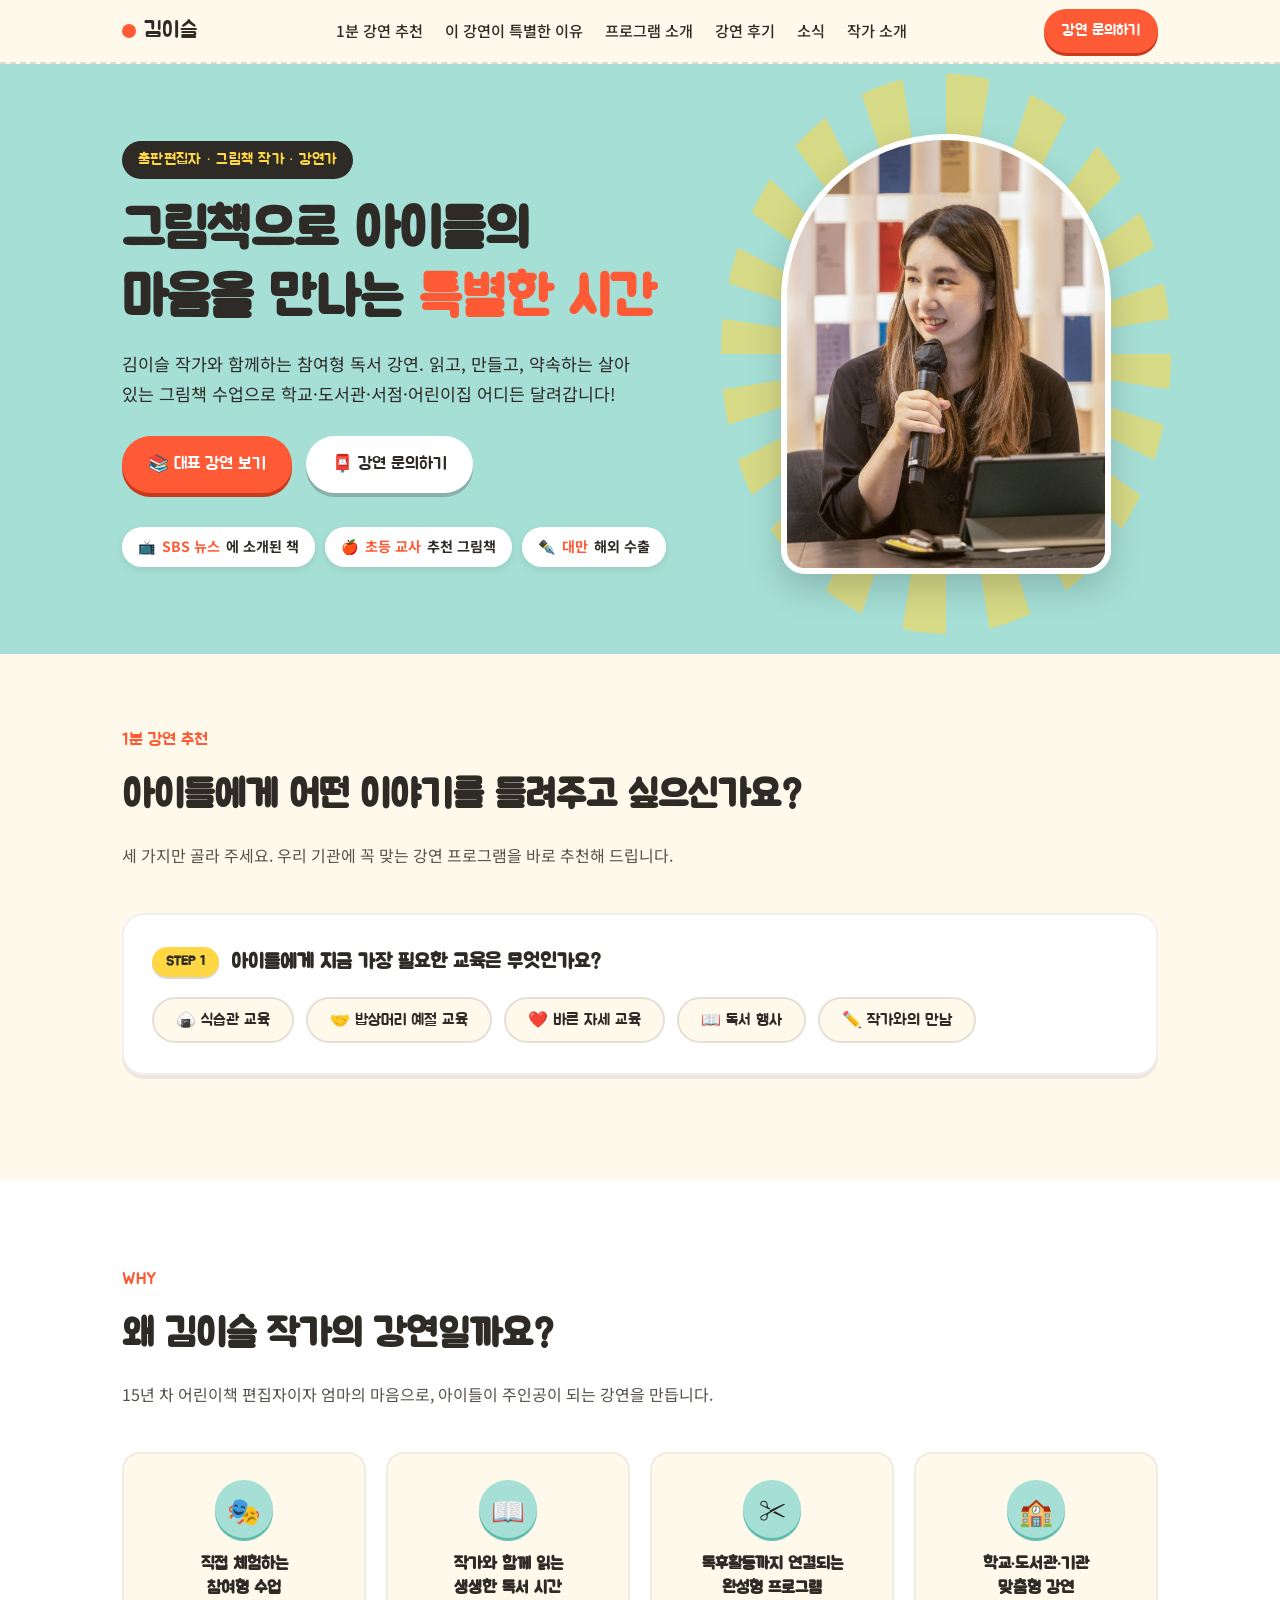
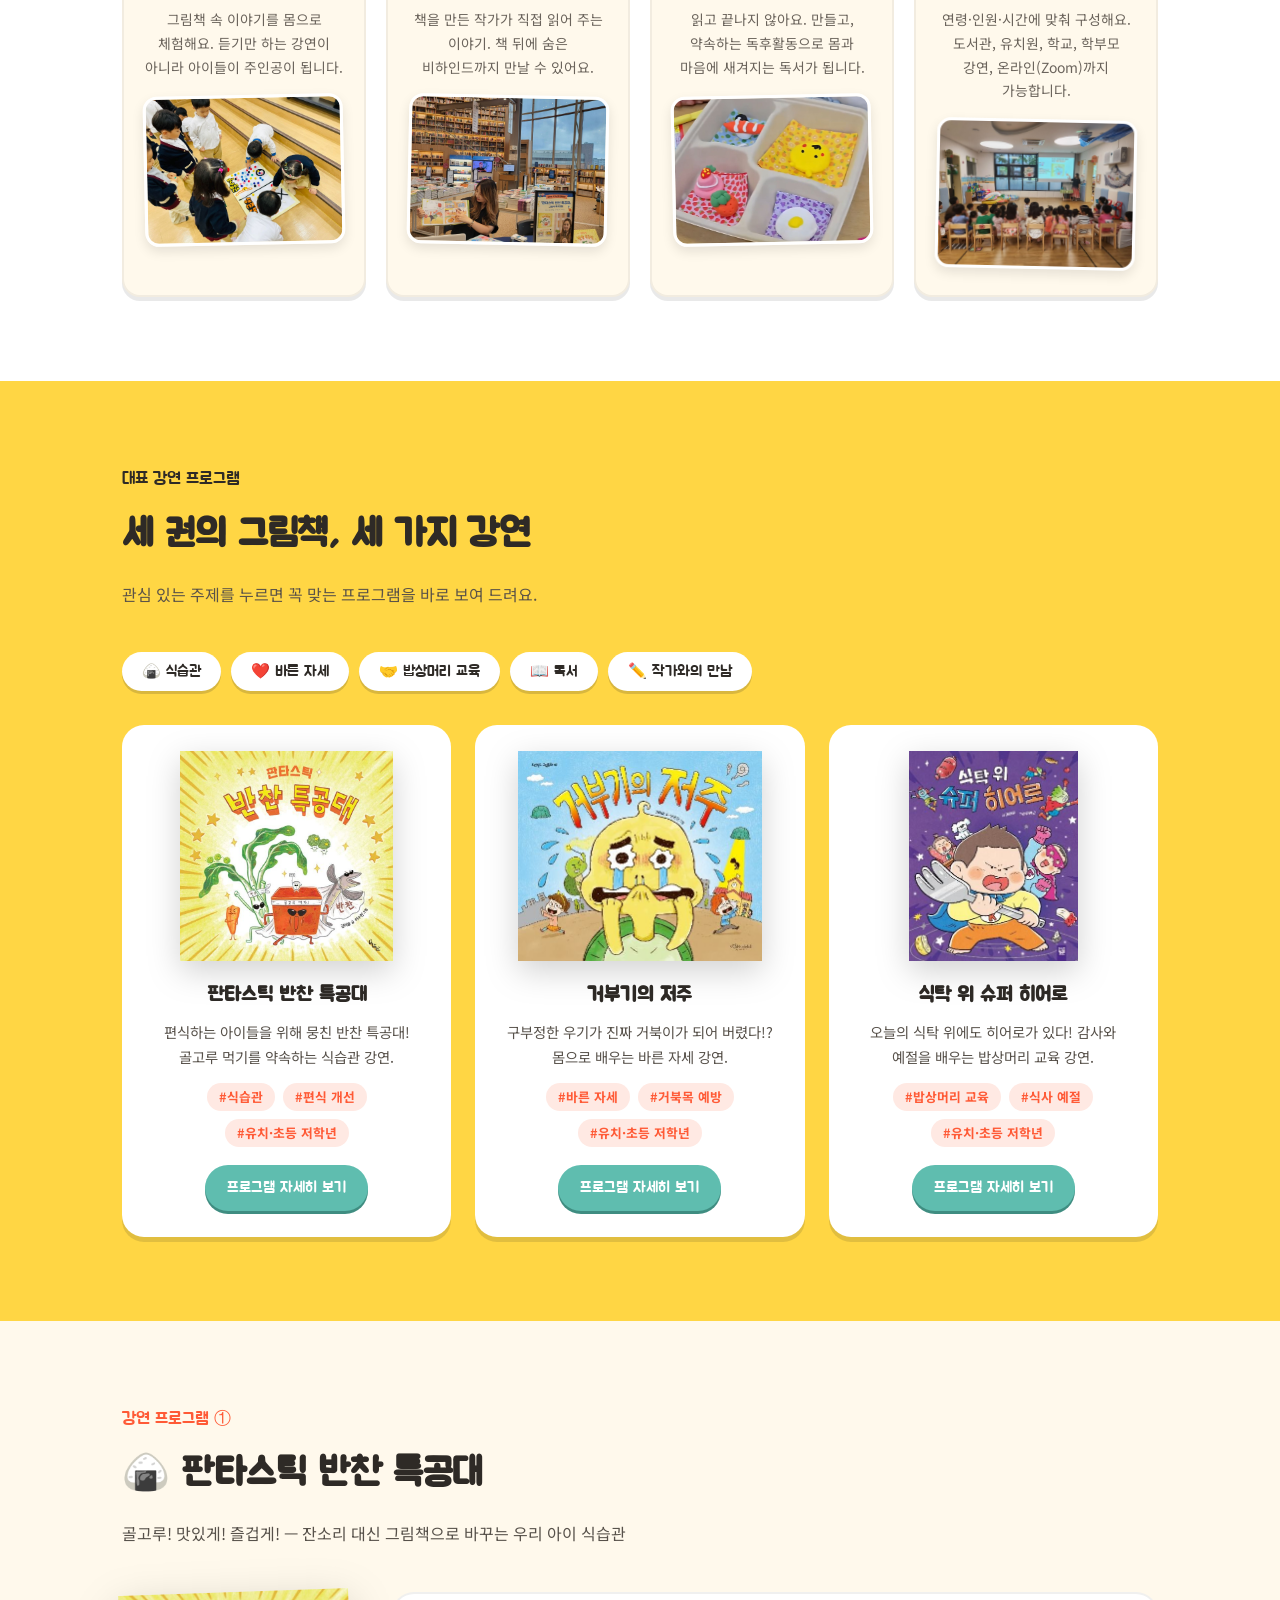
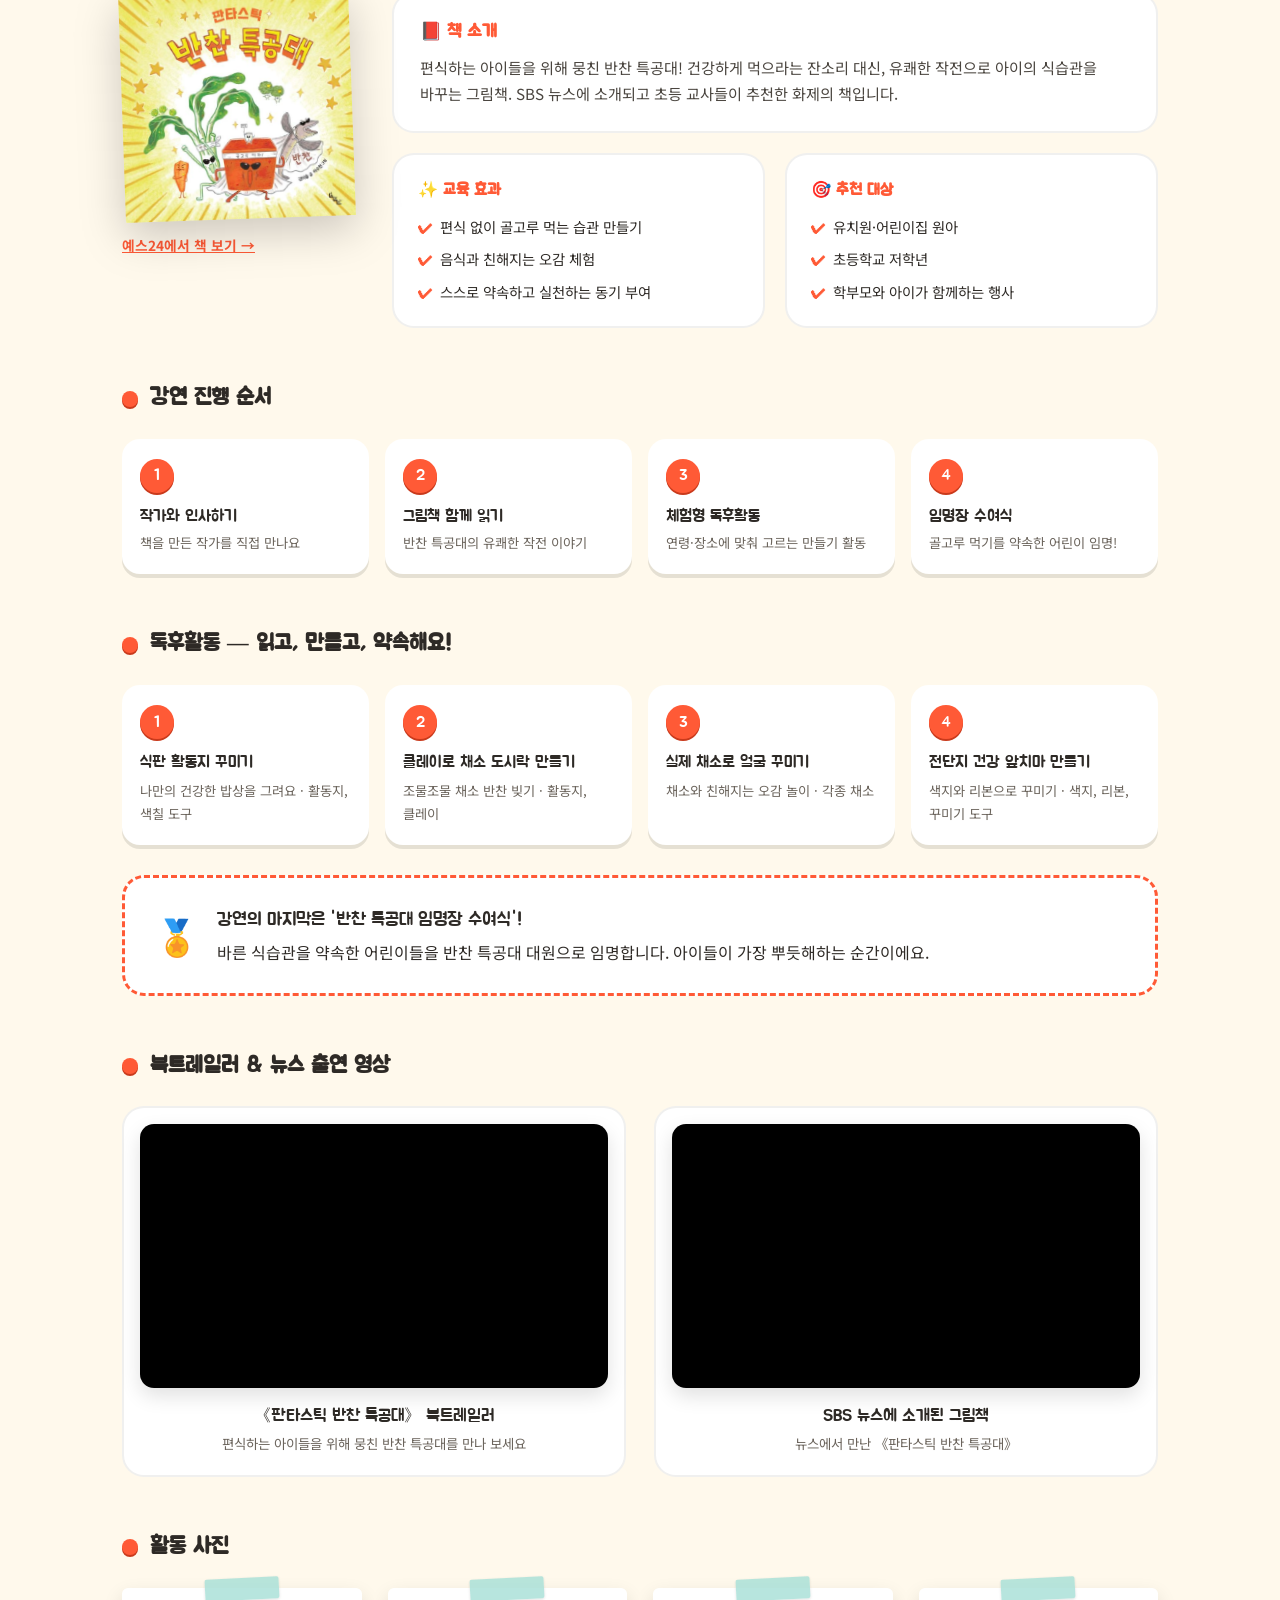
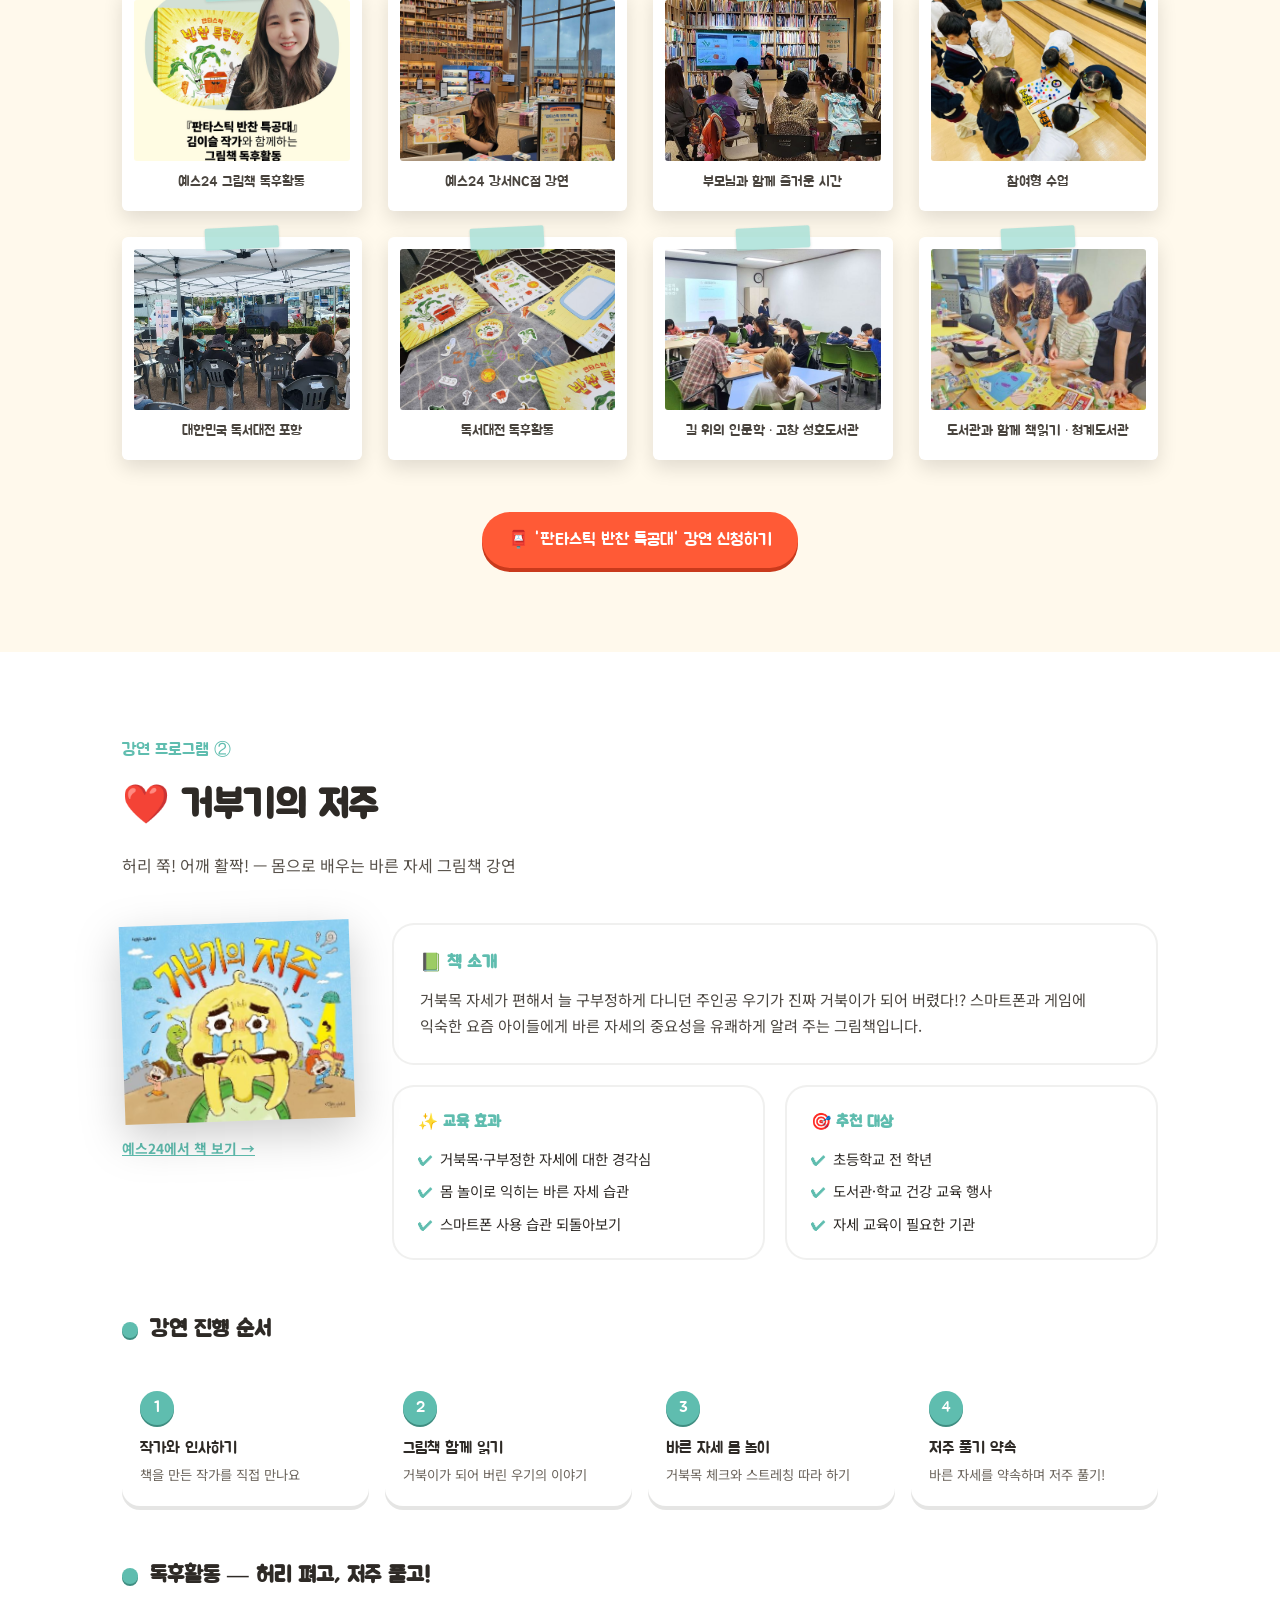
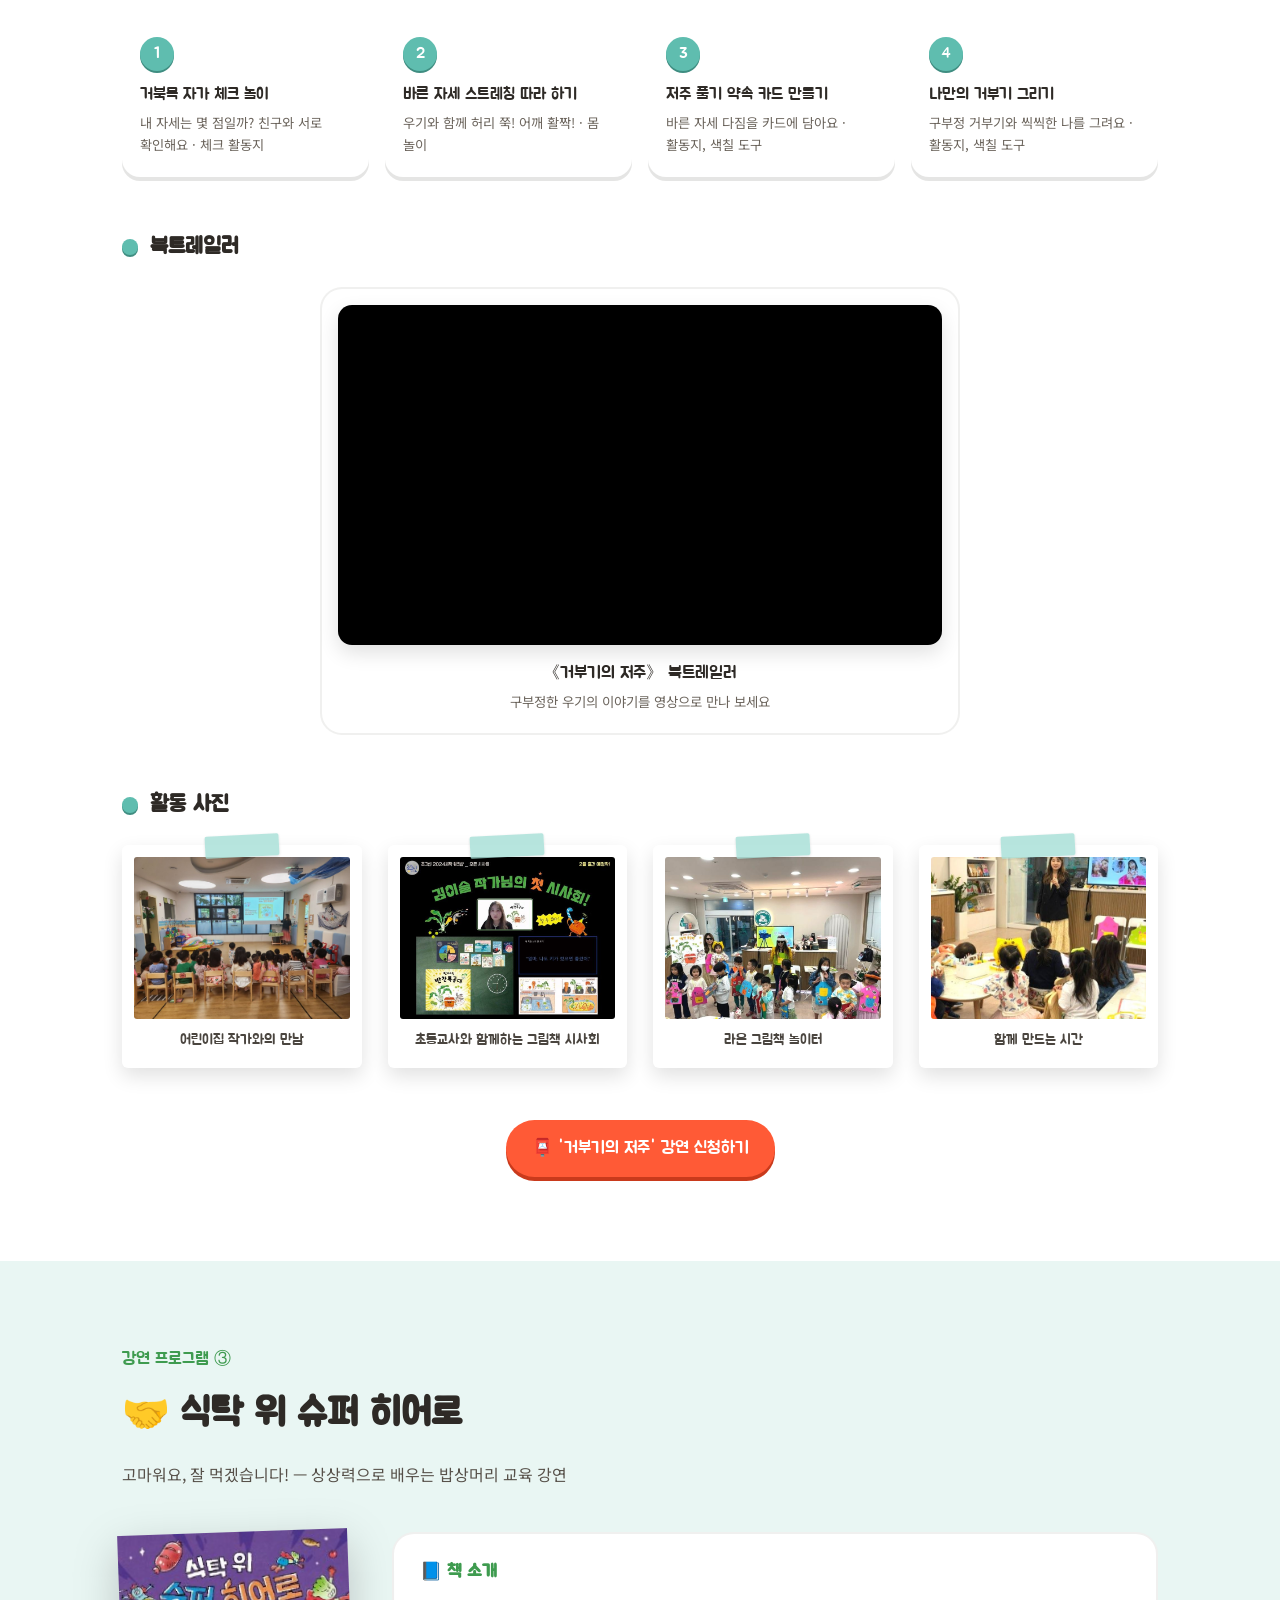
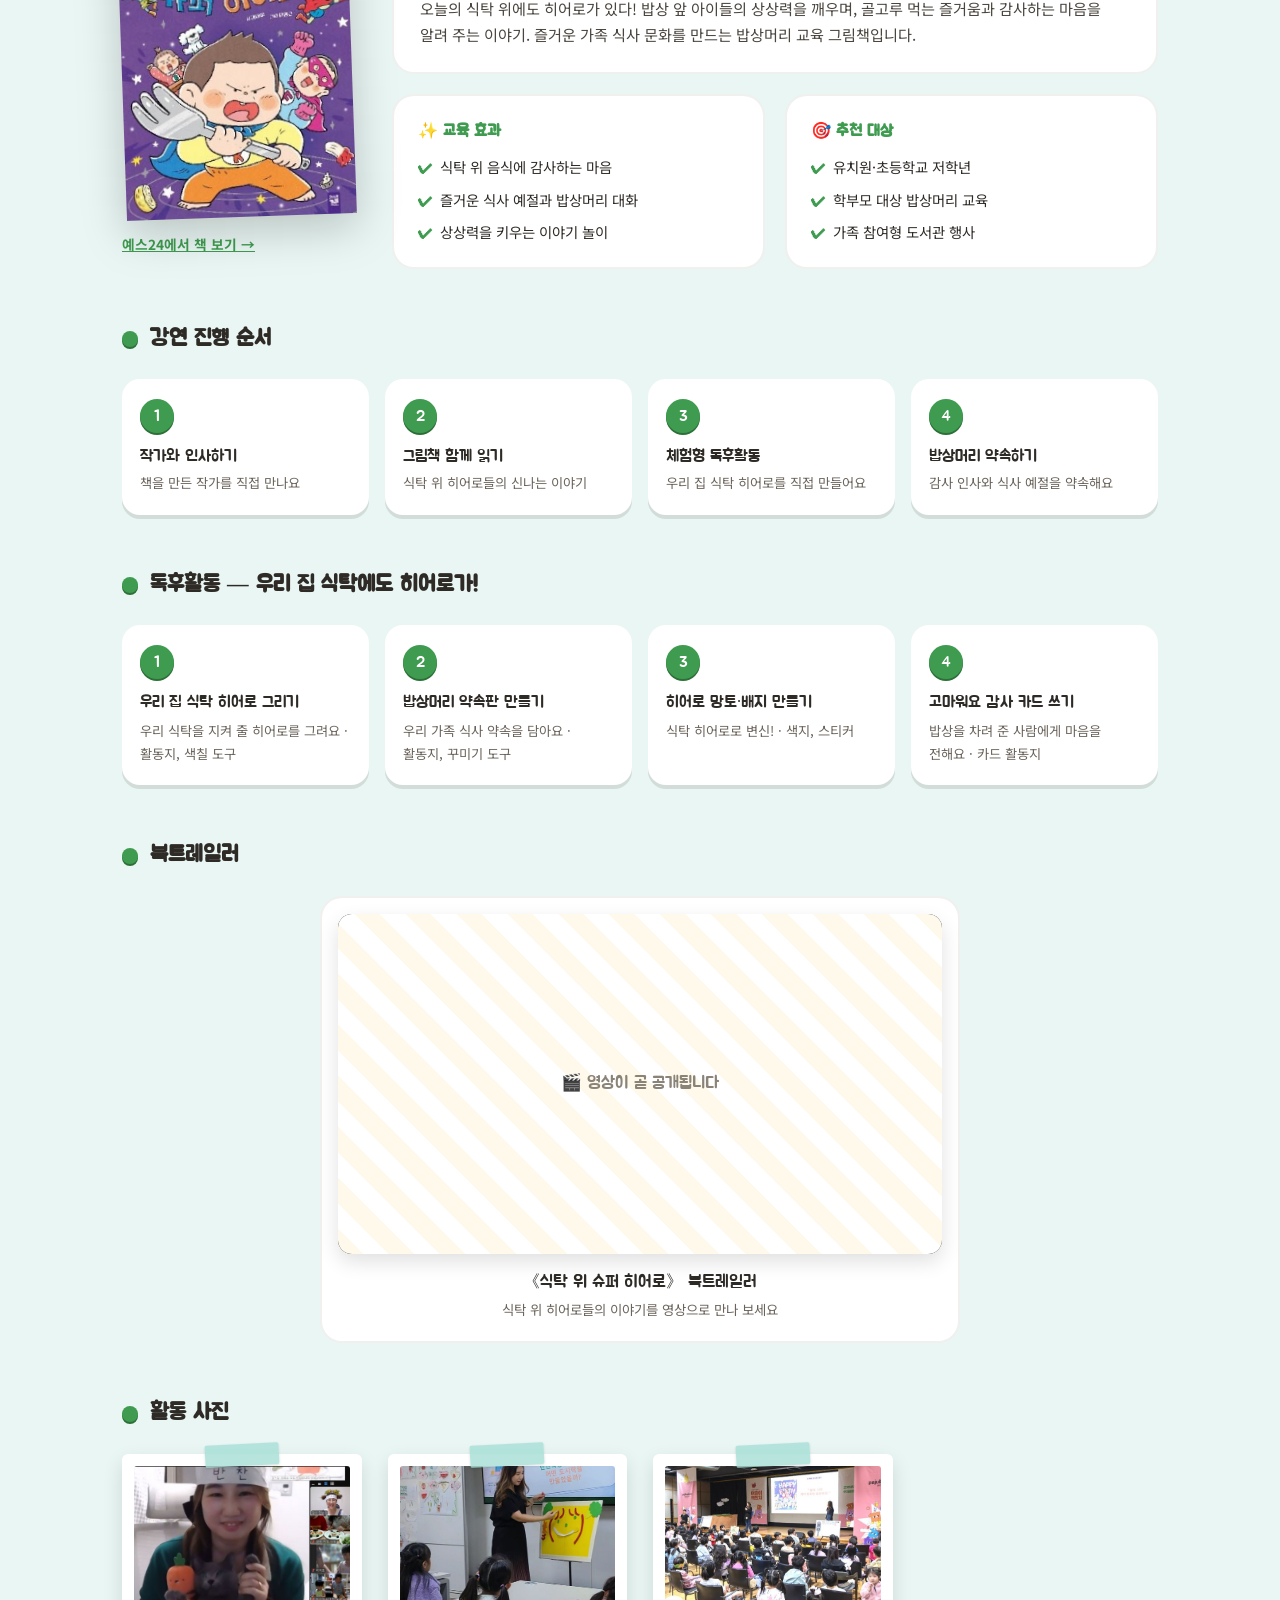
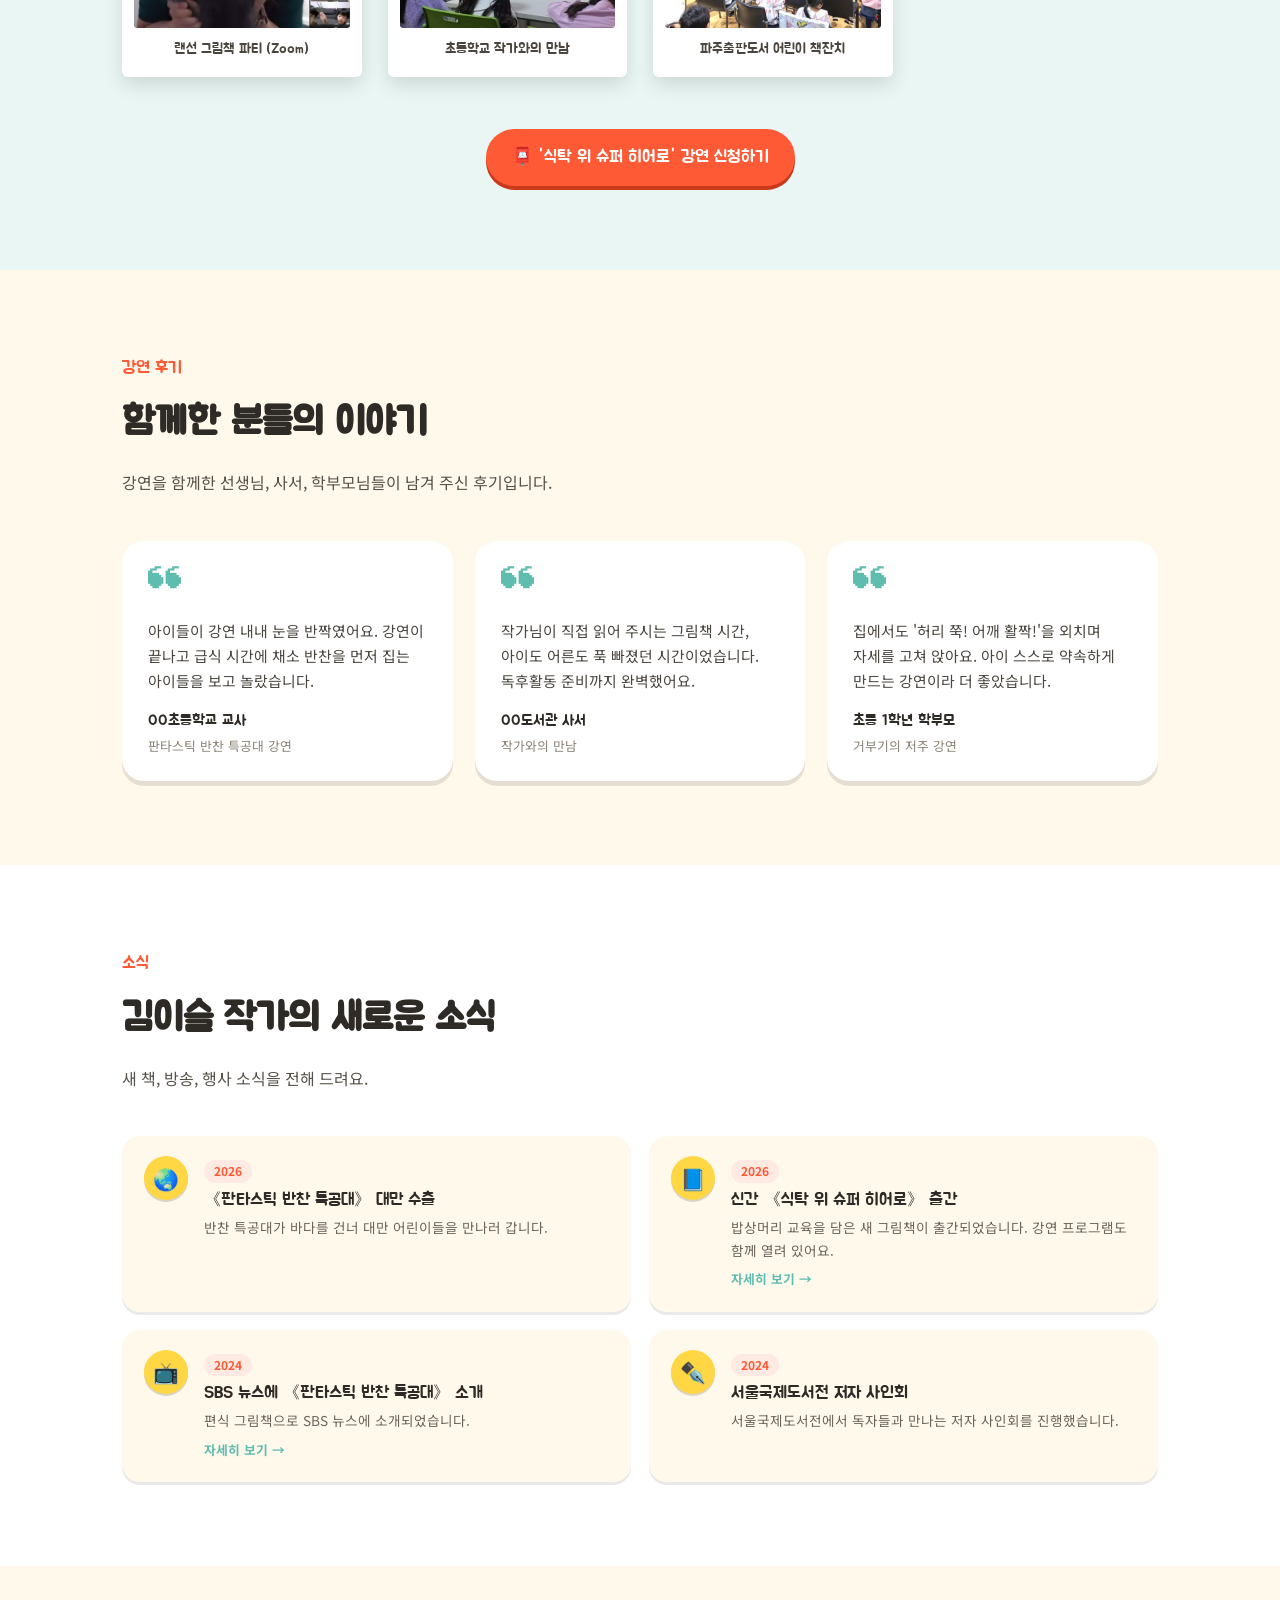
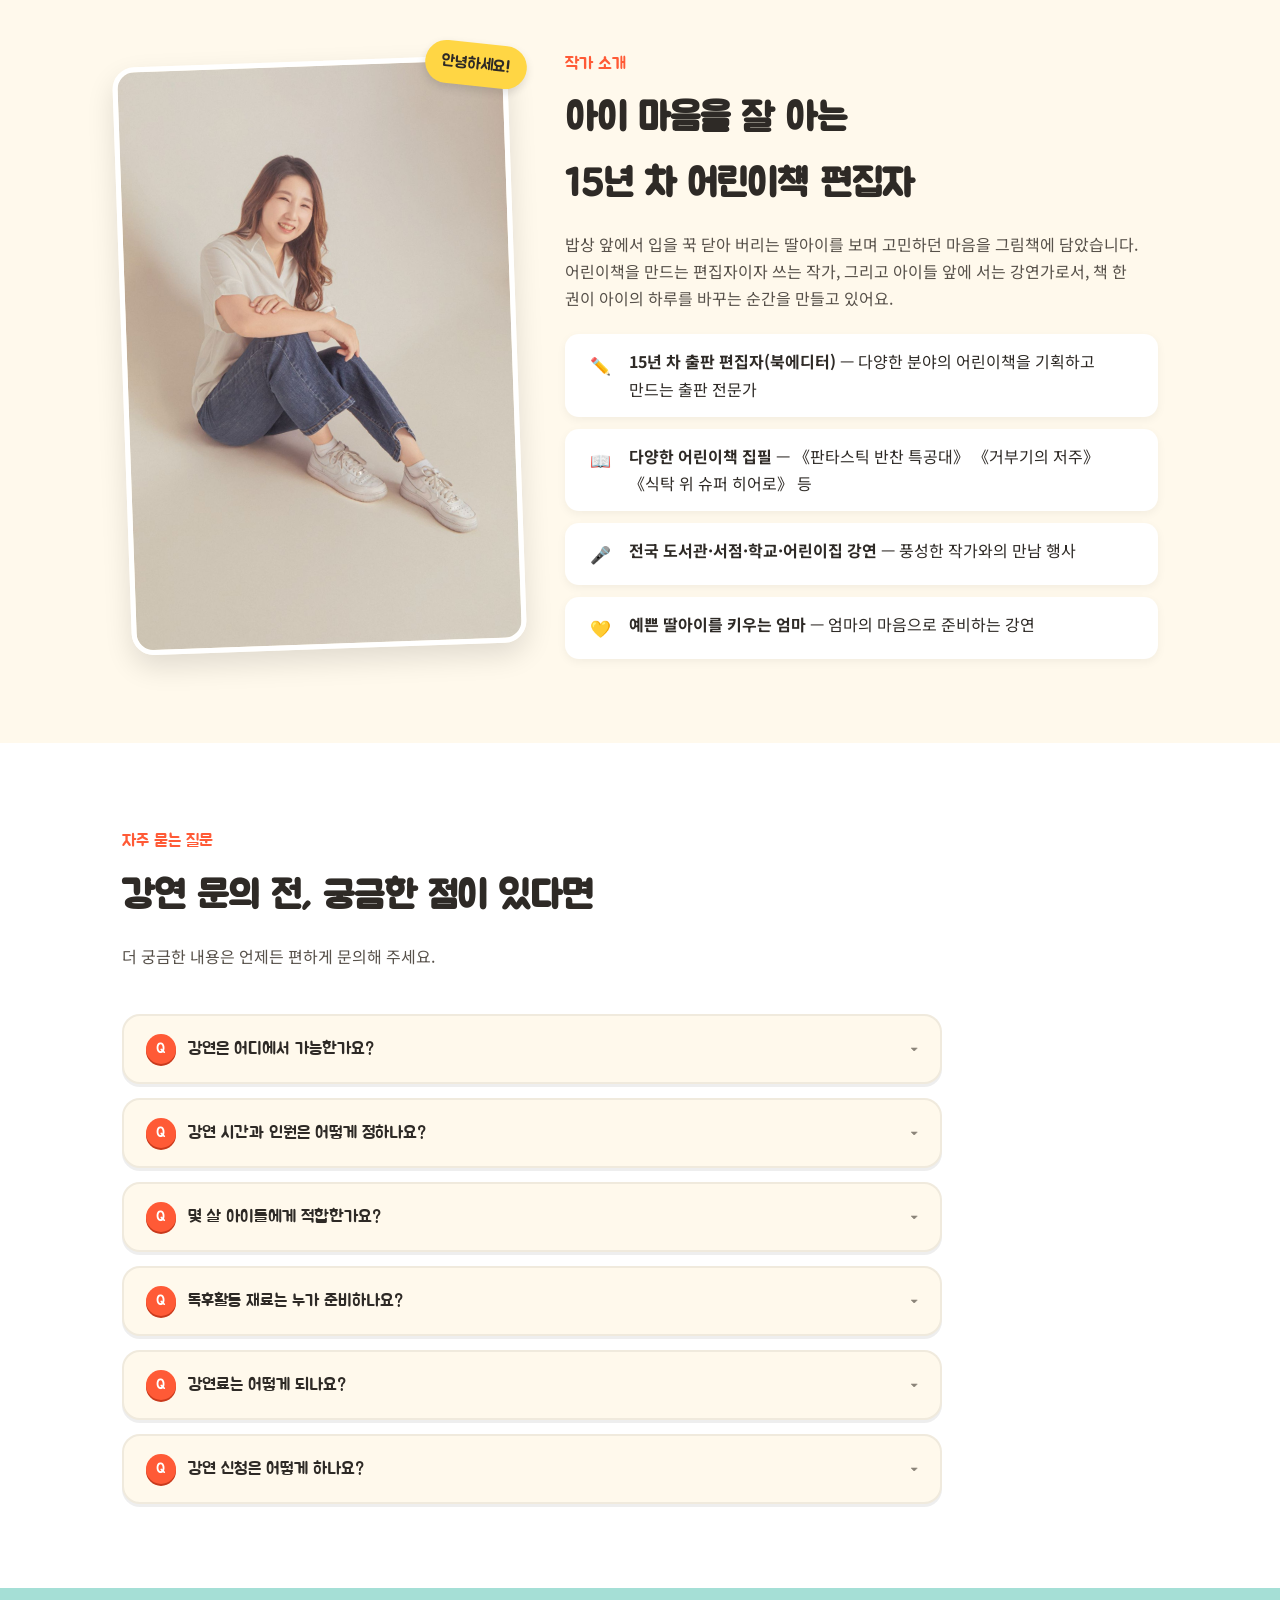
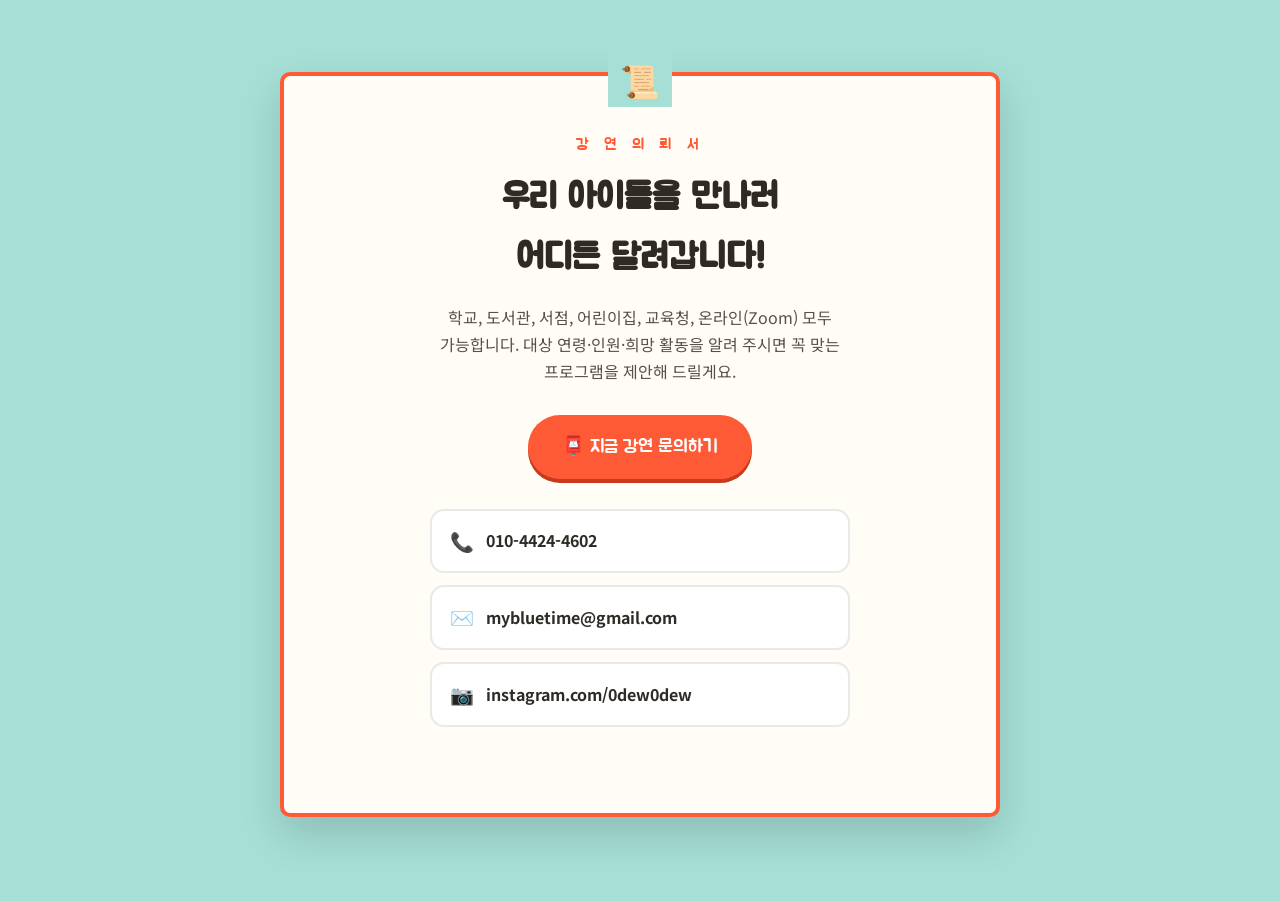
==== index.html @ 2c2c1cbe "Add files via upload" ====
<!DOCTYPE html>
<html lang="ko">
<head>
<meta charset="UTF-8">
<meta name="viewport" content="width=device-width, initial-scale=1.0">
<title>김이슬 — 그림책 작가 · 출판편집자 · 강연가</title>
<meta name="description" content="김이슬 작가의 참여형 독서 강연. 학교, 도서관, 교육청, 어린이집 작가 강연 의뢰를 받습니다.">
<link rel="preconnect" href="https://fonts.googleapis.com">
<link rel="preconnect" href="https://fonts.gstatic.com" crossorigin="">
<link href="https://fonts.googleapis.com/css2?family=Jua&family=Noto+Sans+KR:wght@400;500;700;900&display=swap" rel="stylesheet">
<link rel="stylesheet" href="css/style.css">
</head>
<body>
<!--
  ⚠️ 이 파일에는 콘텐츠가 없습니다.
  모든 글·사진·영상 정보는 data/ 폴더의 JSON 파일에서 불러와
  js/app.js가 자동으로 화면을 만듭니다.
  내용 수정 방법은 README.md를 참고하세요.
-->
<div id="app" aria-live="polite"></div>
<noscript>
  <div style="max-width:640px;margin:80px auto;padding:0 20px;font-family:sans-serif;text-align:center">
    이 홈페이지는 JavaScript로 콘텐츠를 표시합니다. 브라우저에서 JavaScript를 켜 주세요.
  </div>
</noscript>
<script src="js/app.js"></script>
</body>
</html>
---- css/style.css ----
:root{
  --cream:#FFF9EC;
  --mint:#A5DFD6;
  --mint-deep:#5FBDAF;
  --tomato:#FF5A36;
  --sun:#FFD644;
  --leaf:#3E9B4F;
  --ink:#2E2A26;
  --paper:#FFFFFF;
  --radius:22px;
}
*{margin:0;padding:0;box-sizing:border-box}
html{scroll-behavior:smooth}
body{
  font-family:'Noto Sans KR',sans-serif;
  color:var(--ink);
  background:var(--cream);
  line-height:1.7;
  word-break:keep-all;
}
img{max-width:100%;display:block}
a{color:inherit;text-decoration:none}
button{font-family:inherit;color:inherit}
.jua{font-family:'Jua',sans-serif;font-weight:400}
.wrap{max-width:1080px;margin:0 auto;padding:0 22px}

/* ---------- header ---------- */
header{
  position:sticky;top:0;z-index:50;
  background:rgba(255,249,236,.92);backdrop-filter:blur(8px);
  border-bottom:2px dashed rgba(46,42,38,.15);
}
.nav{display:flex;align-items:center;justify-content:space-between;height:62px}
.logo{font-family:'Jua';font-size:1.35rem;display:flex;align-items:center;gap:8px}
.logo .dot{width:14px;height:14px;border-radius:50%;background:var(--tomato);display:inline-block}
.nav-links{display:flex;gap:22px;font-weight:500;font-size:.95rem}
.nav-links a:hover{color:var(--tomato)}
.nav-cta{
  background:var(--tomato);color:#fff;font-family:'Jua';
  padding:9px 18px;border-radius:999px;font-size:.95rem;
  box-shadow:0 3px 0 #c93a1c;transition:transform .15s;
}
.nav-cta:hover{transform:translateY(-2px)}
@media(max-width:760px){.nav-links{display:none}}

/* ---------- hero ---------- */
.hero{background:var(--mint);position:relative;overflow:hidden}
.hero .wrap{
  display:grid;grid-template-columns:1.15fr .85fr;gap:40px;
  align-items:center;padding-top:70px;padding-bottom:80px;
}
.eyebrow{
  display:inline-block;background:var(--ink);color:var(--sun);
  font-family:'Jua';padding:6px 16px;border-radius:999px;font-size:.95rem;
  margin-bottom:18px;letter-spacing:.02em;
}
.hero h1{
  font-family:'Jua';font-size:clamp(2.2rem,5vw,3.4rem);
  line-height:1.25;margin-bottom:16px;
}
.hero h1 .hl{color:var(--tomato)}
.hero p.lead{font-size:1.08rem;max-width:30em;margin-bottom:28px}
.btn-row{display:flex;gap:14px;flex-wrap:wrap}
.btn{
  font-family:'Jua';font-size:1.05rem;padding:14px 26px;border-radius:999px;
  display:inline-flex;align-items:center;gap:8px;transition:transform .15s;
  border:0;cursor:pointer;
}
.btn:hover{transform:translateY(-3px)}
.btn-primary{background:var(--tomato);color:#fff;box-shadow:0 4px 0 #c93a1c}
.btn-ghost{background:#fff;color:var(--ink);box-shadow:0 4px 0 rgba(46,42,38,.25)}
.hero-photo{position:relative;justify-self:center}
.sunburst{
  position:absolute;inset:-60px;z-index:0;
  background:
    repeating-conic-gradient(from 0deg, var(--sun) 0deg 9deg, transparent 9deg 18deg);
  border-radius:50%;opacity:.55;
  animation:spin 60s linear infinite;
}
@keyframes spin{to{transform:rotate(360deg)}}
.hero-photo img{
  position:relative;z-index:1;
  width:min(330px,70vw);aspect-ratio:3/4;object-fit:cover;
  border-radius:180px 180px 26px 26px;
  border:6px solid #fff;box-shadow:0 14px 34px rgba(0,0,0,.18);
}
.hero-badges{
  position:relative;z-index:1;
  display:flex;gap:10px;flex-wrap:wrap;margin-top:34px;
}
.badge{
  background:#fff;border-radius:999px;padding:8px 16px;font-size:.88rem;
  font-weight:700;box-shadow:0 3px 8px rgba(0,0,0,.08);
  display:inline-flex;align-items:center;gap:6px;
}
.badge span{color:var(--tomato)}
@media(max-width:820px){
  .hero .wrap{grid-template-columns:1fr;text-align:center;padding-top:50px}
  .hero p.lead{margin-left:auto;margin-right:auto}
  .btn-row,.hero-badges{justify-content:center}
  .hero-photo{order:-1}
}
@media(prefers-reduced-motion:reduce){.sunburst{animation:none}}

/* ---------- section base ---------- */
section{padding:84px 0}
.sec-eyebrow{
  font-family:'Jua';color:var(--tomato);font-size:1.05rem;margin-bottom:8px;
}
.sec-title{font-family:'Jua';font-size:clamp(1.7rem,3.6vw,2.4rem);margin-bottom:14px}
.sec-desc{max-width:38em;color:#57514a;margin-bottom:44px}

/* ---------- 강연 추천(reco) ---------- */
#reco{background:var(--cream);padding-top:72px}
.reco-step{
  background:#fff;border-radius:var(--radius);padding:30px 28px;
  border:2px solid rgba(46,42,38,.07);box-shadow:0 4px 0 rgba(46,42,38,.08);
  margin-bottom:22px;display:none;
}
.reco-step.show{display:block;animation:rise .5s ease both}
@keyframes rise{from{opacity:0;transform:translateY(26px)}to{opacity:1;transform:none}}
.reco-q{font-family:'Jua';font-size:1.25rem;margin-bottom:18px;display:flex;align-items:center;gap:12px;flex-wrap:wrap}
.reco-badge{
  background:var(--sun);font-size:.82rem;padding:4px 14px;border-radius:999px;
  box-shadow:0 2px 0 rgba(46,42,38,.18);flex:none;
}
.reco-opts{display:flex;gap:12px;flex-wrap:wrap}
.reco-opt{
  font-family:'Jua';font-size:1rem;background:var(--cream);border:2px solid rgba(46,42,38,.12);
  border-radius:999px;padding:11px 22px;cursor:pointer;transition:transform .15s, background .15s, border-color .15s;
}
.reco-opt:hover{transform:translateY(-3px);border-color:var(--mint-deep)}
.reco-opt.selected{background:var(--ink);color:var(--sun);border-color:var(--ink)}
.reco-results{display:none;margin-top:8px}
.reco-results.show{display:block;animation:rise .5s ease both}
.reco-picked{font-family:'Jua';color:var(--mint-deep);margin-bottom:16px;font-size:1.02rem}
.reco-grid{display:grid;gap:22px}
.reco-result{
  display:none;background:#fff;border:3px dashed var(--tomato);border-radius:var(--radius);
  padding:30px 28px;grid-template-columns:170px 1fr;gap:28px;align-items:center;
}
.reco-result.show{display:grid;animation:pop .55s cubic-bezier(.34,1.45,.64,1) both}
@keyframes pop{from{opacity:0;transform:scale(.9)}to{opacity:1;transform:scale(1)}}
.reco-result img{filter:drop-shadow(0 10px 16px rgba(0,0,0,.18))}
.reco-result h3{font-family:'Jua';font-size:1.45rem;margin-bottom:8px}
.reco-why{color:#57514a;font-size:.95rem;margin-bottom:14px}
.kw-row{display:flex;gap:8px;flex-wrap:wrap;margin-bottom:14px}
.kw{
  font-size:.8rem;font-weight:700;color:var(--tomato);
  background:#ffe9e3;border-radius:999px;padding:3px 12px;
}
.reco-act{font-size:.9rem;background:var(--cream);border-radius:14px;padding:12px 16px;margin-bottom:18px}
.reco-act b{font-family:'Jua';font-weight:400}
.reco-btns{display:flex;gap:12px;flex-wrap:wrap}
.btn-sm{font-size:.95rem;padding:11px 20px}
.reco-restart{
  display:none;margin-top:20px;font-family:'Jua';background:none;border:0;cursor:pointer;
  color:#6b645c;font-size:.95rem;text-decoration:underline;
}
.reco-results.show .reco-restart{display:inline-block}
@media(max-width:640px){.reco-result{grid-template-columns:1fr;text-align:center}
  .reco-result img{margin:0 auto;max-width:160px}
  .kw-row,.reco-btns{justify-content:center}}

/* ---------- why ---------- */
#why{background:#fff}
.why-grid{display:grid;grid-template-columns:repeat(4,1fr);gap:20px}
.why-card{
  background:var(--cream);border-radius:18px;padding:26px 20px;text-align:center;
  box-shadow:0 4px 0 rgba(46,42,38,.1);border:2px solid rgba(46,42,38,.06);
  transition:transform .2s;
}
.why-card:hover{transform:translateY(-6px)}
.why-card .ico{
  width:58px;height:58px;border-radius:50%;background:var(--mint);
  display:grid;place-items:center;font-size:1.7rem;margin:0 auto 14px;
  box-shadow:0 3px 0 var(--mint-deep);
}
.why-card h3{font-family:'Jua';font-size:1.08rem;margin-bottom:8px;line-height:1.4}
.why-card p{font-size:.87rem;color:#6b645c}
.why-photo{width:100%;aspect-ratio:4/3;object-fit:cover;border-radius:14px;margin-top:16px;
  border:3px solid #fff;box-shadow:0 5px 12px rgba(0,0,0,.1);transform:rotate(-1.2deg)}
.why-card:nth-child(2n) .why-photo{transform:rotate(1.2deg)}
.why-card:hover .why-photo{transform:rotate(0)}
@media(max-width:900px){.why-grid{grid-template-columns:repeat(2,1fr)}}
@media(max-width:520px){.why-grid{grid-template-columns:1fr}}

/* ---------- 대표 강연(lectures) ---------- */
#lectures{background:var(--sun);position:relative}
#lectures .sec-eyebrow{color:var(--ink)}
.filter-row{display:flex;gap:10px;flex-wrap:wrap;margin-bottom:34px}
.filter-btn{
  font-family:'Jua';font-size:.95rem;background:#fff;border:0;border-radius:999px;
  padding:10px 20px;cursor:pointer;box-shadow:0 3px 0 rgba(46,42,38,.18);
  transition:transform .15s;
}
.filter-btn:hover{transform:translateY(-3px)}
.lect-grid{display:grid;grid-template-columns:repeat(3,1fr);gap:24px}
.lect-card{
  background:#fff;border-radius:var(--radius);padding:26px 22px;
  display:flex;flex-direction:column;align-items:center;text-align:center;
  box-shadow:0 5px 0 rgba(46,42,38,.14);
  transition:transform .2s, box-shadow .2s;
}
.lect-card:hover{transform:translateY(-6px);box-shadow:0 16px 30px rgba(0,0,0,.14)}
.lect-card img{
  height:210px;width:auto;object-fit:contain;margin-bottom:18px;
  filter:drop-shadow(0 10px 16px rgba(0,0,0,.18));
}
.lect-card h3{font-family:'Jua';font-size:1.22rem;margin-bottom:8px}
.lect-card p{font-size:.9rem;color:#57514a;margin-bottom:14px;flex:1}
.lect-card .kw-row{justify-content:center;margin-bottom:18px}
.lect-more{
  font-family:'Jua';background:var(--mint-deep);color:#fff;
  padding:10px 22px;border-radius:999px;font-size:.95rem;
  box-shadow:0 3px 0 #3f8d81;transition:transform .15s;
}
.lect-more:hover{transform:translateY(-2px)}
@keyframes flash{0%,100%{box-shadow:0 5px 0 rgba(46,42,38,.14)}50%{box-shadow:0 0 0 8px var(--tomato)}}
.lect-card.flash{animation:flash 1s ease 2}
@media(max-width:820px){.lect-grid{grid-template-columns:1fr;max-width:400px;margin:0 auto}}

/* ---------- 프로그램 상세(prog-detail) ---------- */
.prog-detail{--accent:var(--tomato);--accent-deep:#c93a1c}
.prog-detail.theme-mint{--accent:var(--mint-deep);--accent-deep:#3f8d81}
.prog-detail.theme-leaf{--accent:var(--leaf);--accent-deep:#2c7038}
.prog-detail .sec-eyebrow{color:var(--accent)}
.pd-intro{display:grid;grid-template-columns:230px 1fr;gap:40px;align-items:start;margin-bottom:52px}
.pd-cover img{filter:drop-shadow(0 14px 22px rgba(0,0,0,.2));transform:rotate(-2deg)}
.pd-buy{display:inline-block;margin-top:16px;font-size:.86rem;font-weight:700;color:var(--accent);text-decoration:underline}
.pd-story{background:#fff;border-radius:var(--radius);padding:24px 26px;border:2px solid rgba(46,42,38,.07);margin-bottom:20px}
.pd-story h3{font-family:'Jua';font-size:1.1rem;margin-bottom:8px;color:var(--accent)}
.pd-story p{font-size:.95rem;color:#4a453f}
.pd-cols{display:grid;grid-template-columns:1fr 1fr;gap:20px}
.pd-box{background:#fff;border-radius:var(--radius);padding:22px 24px;border:2px solid rgba(46,42,38,.07)}
.pd-box h4{font-family:'Jua';font-size:1.02rem;margin-bottom:10px;color:var(--accent)}
.pd-box ul{list-style:none;display:grid;gap:8px;font-size:.9rem}
.pd-box li{display:flex;gap:8px}
.pd-box li::before{content:"✔";color:var(--accent);font-weight:900;flex:none}
.pd-sub{
  font-family:'Jua';font-size:1.35rem;margin:52px 0 22px;
  display:flex;align-items:center;gap:12px;
}
.pd-sub::before{content:"";width:16px;height:16px;border-radius:50%;background:var(--accent);flex:none;box-shadow:0 2px 0 var(--accent-deep)}
.flow-list{list-style:none;display:grid;grid-template-columns:repeat(4,1fr);gap:16px}
.flow-step{
  background:#fff;border-radius:18px;padding:20px 18px;
  box-shadow:0 4px 0 rgba(46,42,38,.12);
}
.flow-step .num{
  font-family:'Jua';color:#fff;background:var(--accent);
  width:34px;height:34px;border-radius:50%;display:grid;place-items:center;
  margin-bottom:12px;font-size:1rem;box-shadow:0 2px 0 var(--accent-deep);
}
.flow-step b{font-family:'Jua';font-weight:400;font-size:1.02rem;display:block;margin-bottom:4px;line-height:1.4}
.flow-step p{font-size:.83rem;color:#6b645c}
.act-grid{display:grid;grid-template-columns:repeat(4,1fr);gap:16px}
.act-card{
  background:#fff;border-radius:18px;padding:20px 18px;
  box-shadow:0 4px 0 rgba(46,42,38,.12);
}
.act-card .num{
  font-family:'Jua';color:#fff;background:var(--accent);
  width:34px;height:34px;border-radius:50%;display:grid;place-items:center;
  margin-bottom:12px;font-size:1rem;box-shadow:0 2px 0 var(--accent-deep);
}
.act-card h4{font-family:'Jua';font-size:1.02rem;margin-bottom:6px;line-height:1.4;font-weight:400}
.act-card p{font-size:.83rem;color:#6b645c}
.prog-note{
  margin-top:30px;background:#fff;border:3px dashed var(--accent);
  border-radius:var(--radius);padding:26px 30px;
  display:flex;gap:18px;align-items:center;flex-wrap:wrap;
}
.prog-note .medal{font-size:2.2rem}
.prog-note strong{font-family:'Jua';font-weight:400;font-size:1.15rem;display:block;margin-bottom:4px}
.pd-cta{margin-top:52px;text-align:center}
@media(max-width:900px){.flow-list,.act-grid{grid-template-columns:repeat(2,1fr)}}
@media(max-width:760px){
  .pd-intro{grid-template-columns:1fr}
  .pd-cover img{max-width:210px;margin:0 auto}
  .pd-cols{grid-template-columns:1fr}
}
@media(max-width:520px){.flow-list,.act-grid{grid-template-columns:1fr}}

/* ---------- about ---------- */
#about{background:var(--cream)}
#about .about-facts li{background:#fff}
.about-grid{display:grid;grid-template-columns:.8fr 1.2fr;gap:48px;align-items:center}
.about-photo{position:relative}
.about-photo img{
  border-radius:var(--radius);border:5px solid #fff;
  box-shadow:0 12px 28px rgba(0,0,0,.12);transform:rotate(-2deg);
}
.about-photo[data-sticker]::after{
  content:attr(data-sticker);font-family:'Jua';
  position:absolute;top:-18px;right:-10px;background:var(--sun);
  padding:8px 16px;border-radius:999px;transform:rotate(6deg);
  box-shadow:0 4px 10px rgba(0,0,0,.12);
}
.about-facts{list-style:none;margin-top:22px;display:grid;gap:12px}
.about-facts li{
  background:var(--cream);border-radius:14px;padding:14px 18px;
  display:flex;gap:12px;align-items:flex-start;
  box-shadow:0 3px 10px rgba(0,0,0,.05);
}
.about-facts .ico{
  flex:none;width:34px;height:34px;border-radius:50%;
  display:grid;place-items:center;font-size:1.05rem;background:#fff;
}
@media(max-width:760px){.about-grid{grid-template-columns:1fr}}

/* ---------- gallery(폴라로이드) ---------- */
.polaroid-wall{
  display:grid;grid-template-columns:repeat(4,1fr);gap:26px;
}
.polaroid{
  background:#fff;padding:12px 12px 16px;border-radius:6px;
  box-shadow:0 8px 20px rgba(0,0,0,.12);
  transition:transform .2s;position:relative;
}
.polaroid:nth-child(4n+1){transform:rotate(-2.2deg)}
.polaroid:nth-child(4n+2){transform:rotate(1.6deg)}
.polaroid:nth-child(4n+3){transform:rotate(-1.2deg)}
.polaroid:nth-child(4n+4){transform:rotate(2.4deg)}
.polaroid:hover{transform:rotate(0) scale(1.04);z-index:2}
.polaroid::before{
  content:"";position:absolute;top:-10px;left:50%;
  width:74px;height:22px;transform:translateX(-50%) rotate(-3deg);
  background:rgba(165,223,214,.8);border-radius:2px;
  box-shadow:0 1px 3px rgba(0,0,0,.12);
}
.polaroid img{width:100%;aspect-ratio:4/3;object-fit:cover;border-radius:3px}
.polaroid figcaption{
  font-family:'Jua';font-size:.86rem;text-align:center;
  padding-top:10px;color:#4a453f;
}
@media(max-width:900px){.polaroid-wall{grid-template-columns:repeat(2,1fr)}}
@media(max-width:480px){.polaroid-wall{grid-template-columns:1fr;max-width:340px;margin:0 auto}}

/* ---------- contact ---------- */
#contact{background:var(--mint)}
.cert{
  background:#fffdf6;max-width:720px;margin:0 auto;
  border:4px solid var(--tomato);outline:3px solid #fffdf6;outline-offset:-12px;
  border-radius:10px;padding:56px 40px;text-align:center;
  box-shadow:0 18px 40px rgba(0,0,0,.15);position:relative;
}
.cert::before{content:"📜";position:absolute;top:-24px;left:50%;transform:translateX(-50%);
  font-size:2rem;background:var(--mint);padding:0 12px}
.cert .cert-label{
  font-family:'Jua';letter-spacing:.35em;color:var(--tomato);
  font-size:.95rem;margin-bottom:10px;
}
.cert h2{font-family:'Jua';font-size:clamp(1.6rem,3.4vw,2.2rem);margin-bottom:16px}
.cert p{max-width:28em;margin:0 auto 30px;color:#57514a}
.cert .btn-row{justify-content:center;margin-bottom:30px}
.cert .btn-primary{font-size:1.15rem;padding:16px 34px;animation:wiggle 3.5s ease-in-out infinite}
@keyframes wiggle{0%,88%,100%{transform:none}91%{transform:rotate(-2deg) scale(1.04)}94%{transform:rotate(2deg) scale(1.04)}97%{transform:rotate(-1deg)}}
@media(prefers-reduced-motion:reduce){.cert .btn-primary{animation:none}}
.cert-contacts{display:grid;gap:12px;max-width:420px;margin:0 auto 30px}
.cert-contacts a{
  background:#fff;border:2px solid rgba(46,42,38,.1);border-radius:14px;
  padding:14px 18px;display:flex;align-items:center;gap:12px;
  font-weight:700;transition:border-color .15s, transform .15s;
}
.cert-contacts a:hover{border-color:var(--tomato);transform:translateY(-2px)}
.cert-contacts .ci{font-size:1.2rem}
.cert small{color:#8a8378;font-size:.82rem;display:block}

/* ---------- footer ---------- */
footer{background:var(--ink);color:#cfc9c1;text-align:center;padding:34px 20px;font-size:.85rem}
footer .jua{color:var(--sun);font-size:1.1rem;display:block;margin-bottom:6px}

/* reveal */
.reveal{opacity:0;transform:translateY(24px);transition:opacity .6s ease, transform .6s ease}
.reveal.on{opacity:1;transform:none}
/* ---------- video ---------- */
.video-grid{display:grid;grid-template-columns:1fr 1fr;gap:28px}
.video-grid.single{grid-template-columns:minmax(0,640px);justify-content:center}
.video-card{background:#fff;border-radius:var(--radius);padding:16px 16px 20px;
  border:2px solid rgba(46,42,38,.07)}
.video-frame{position:relative;aspect-ratio:16/9;border-radius:14px;overflow:hidden;
  box-shadow:0 8px 20px rgba(0,0,0,.12);background:#000}
.video-frame iframe{position:absolute;inset:0;width:100%;height:100%;border:0}
.video-frame iframe[src=""]{display:none}
.video-ph{position:absolute;inset:0;display:grid;place-items:center;text-align:center;
  background:repeating-linear-gradient(45deg, var(--cream) 0 18px, #fff 18px 36px);
  font-family:'Jua';color:#8a8378;font-size:1.05rem;padding:14px;line-height:1.5}
.video-frame:has(iframe:not([src=""])) .video-ph{display:none}
.video-card figcaption{font-family:'Jua',sans-serif;text-align:center;padding-top:14px;font-size:1.05rem}
.video-card figcaption small{display:block;font-family:'Noto Sans KR',sans-serif;font-size:.84rem;
  color:#6b645c;font-weight:400;margin-top:2px}
@media(max-width:760px){.video-grid{grid-template-columns:1fr}}

/* ---------- reviews(강연 후기) ---------- */
#reviews{background:var(--cream)}
.review-grid{display:grid;grid-template-columns:repeat(3,1fr);gap:22px}
.review-card{
  background:#fff;border-radius:var(--radius);padding:28px 26px 24px;
  box-shadow:0 5px 0 rgba(46,42,38,.12);position:relative;
  display:flex;flex-direction:column;gap:14px;
}
.review-card::before{
  content:"❝";font-family:'Jua';font-size:2.2rem;line-height:1;
  color:var(--mint-deep);display:block;
}
.review-card p{font-size:.93rem;color:#4a453f;flex:1}
.review-meta{font-family:'Jua';font-size:.95rem}
.review-meta small{
  display:block;font-family:'Noto Sans KR',sans-serif;font-weight:400;
  font-size:.8rem;color:#8a8378;margin-top:2px;
}
@media(max-width:860px){.review-grid{grid-template-columns:1fr;max-width:460px;margin:0 auto}}

/* ---------- news(소식) ---------- */
#news{background:#fff}
.news-grid{display:grid;grid-template-columns:1fr 1fr;gap:18px}
.news-card{
  background:var(--cream);border-radius:18px;padding:20px 22px;
  display:flex;gap:16px;align-items:flex-start;
  box-shadow:0 3px 0 rgba(46,42,38,.1);transition:transform .15s;
}
a.news-card:hover{transform:translateY(-3px)}
.news-ico{
  flex:none;width:44px;height:44px;border-radius:50%;background:var(--sun);
  display:grid;place-items:center;font-size:1.3rem;box-shadow:0 2px 0 rgba(46,42,38,.18);
}
.news-card h3{font-family:'Jua';font-size:1.05rem;font-weight:400;line-height:1.4}
.news-card p{font-size:.85rem;color:#6b645c;margin-top:4px}
.news-date{
  display:inline-block;font-size:.75rem;font-weight:700;color:var(--tomato);
  background:#ffe9e3;border-radius:999px;padding:1px 10px;margin-bottom:6px;
}
.news-more{font-size:.8rem;font-weight:700;color:var(--mint-deep);margin-top:6px;display:inline-block}
@media(max-width:760px){.news-grid{grid-template-columns:1fr}}

/* ---------- faq ---------- */
#faq{background:#fff}
.faq-list{display:grid;gap:14px;max-width:820px}
.faq-item{
  background:var(--cream);border-radius:18px;border:2px solid rgba(46,42,38,.07);
  box-shadow:0 3px 0 rgba(46,42,38,.08);overflow:hidden;
}
.faq-item summary{
  list-style:none;cursor:pointer;padding:18px 22px;
  font-family:'Jua';font-size:1.05rem;display:flex;align-items:center;gap:12px;
}
.faq-item summary::-webkit-details-marker{display:none}
.faq-q{
  flex:none;width:30px;height:30px;border-radius:50%;background:var(--tomato);color:#fff;
  display:grid;place-items:center;font-size:.95rem;box-shadow:0 2px 0 #c93a1c;
}
.faq-item summary::after{content:"▾";margin-left:auto;color:#8a8378;transition:transform .2s}
.faq-item[open] summary::after{transform:rotate(180deg)}
.faq-item .faq-a{padding:0 22px 20px 64px;font-size:.92rem;color:#57514a}

/* ---------- 영상 링크 카드(인스타그램 등 외부 재생) ---------- */
.video-link{position:absolute;inset:0;display:flex;flex-direction:column;align-items:center;justify-content:center;
  gap:14px;text-align:center;background:
  radial-gradient(circle at 30% 20%, rgba(165,223,214,.35), transparent 55%),
  radial-gradient(circle at 75% 80%, rgba(255,214,68,.3), transparent 55%), var(--ink)}
.vl-play{width:64px;height:64px;border-radius:50%;background:var(--tomato);color:#fff;
  display:grid;place-items:center;font-size:1.5rem;padding-left:5px;
  box-shadow:0 5px 0 #c93a1c;transition:transform .15s}
.video-link:hover .vl-play{transform:scale(1.12)}
.vl-label{font-family:'Jua';color:#fff;font-size:1.05rem}

/* ---------- 활동지 PDF 버튼 ---------- */
.pdf-row{display:flex;gap:12px;flex-wrap:wrap}
.pdf-btn{font-family:'Jua';font-size:.95rem;background:#fff;border:2px solid var(--accent,var(--tomato));
  color:var(--ink);border-radius:999px;padding:11px 20px;
  box-shadow:0 3px 0 var(--accent-deep,#c93a1c);transition:transform .15s;display:inline-flex;align-items:center;gap:6px}
.pdf-btn:hover{transform:translateY(-3px)}
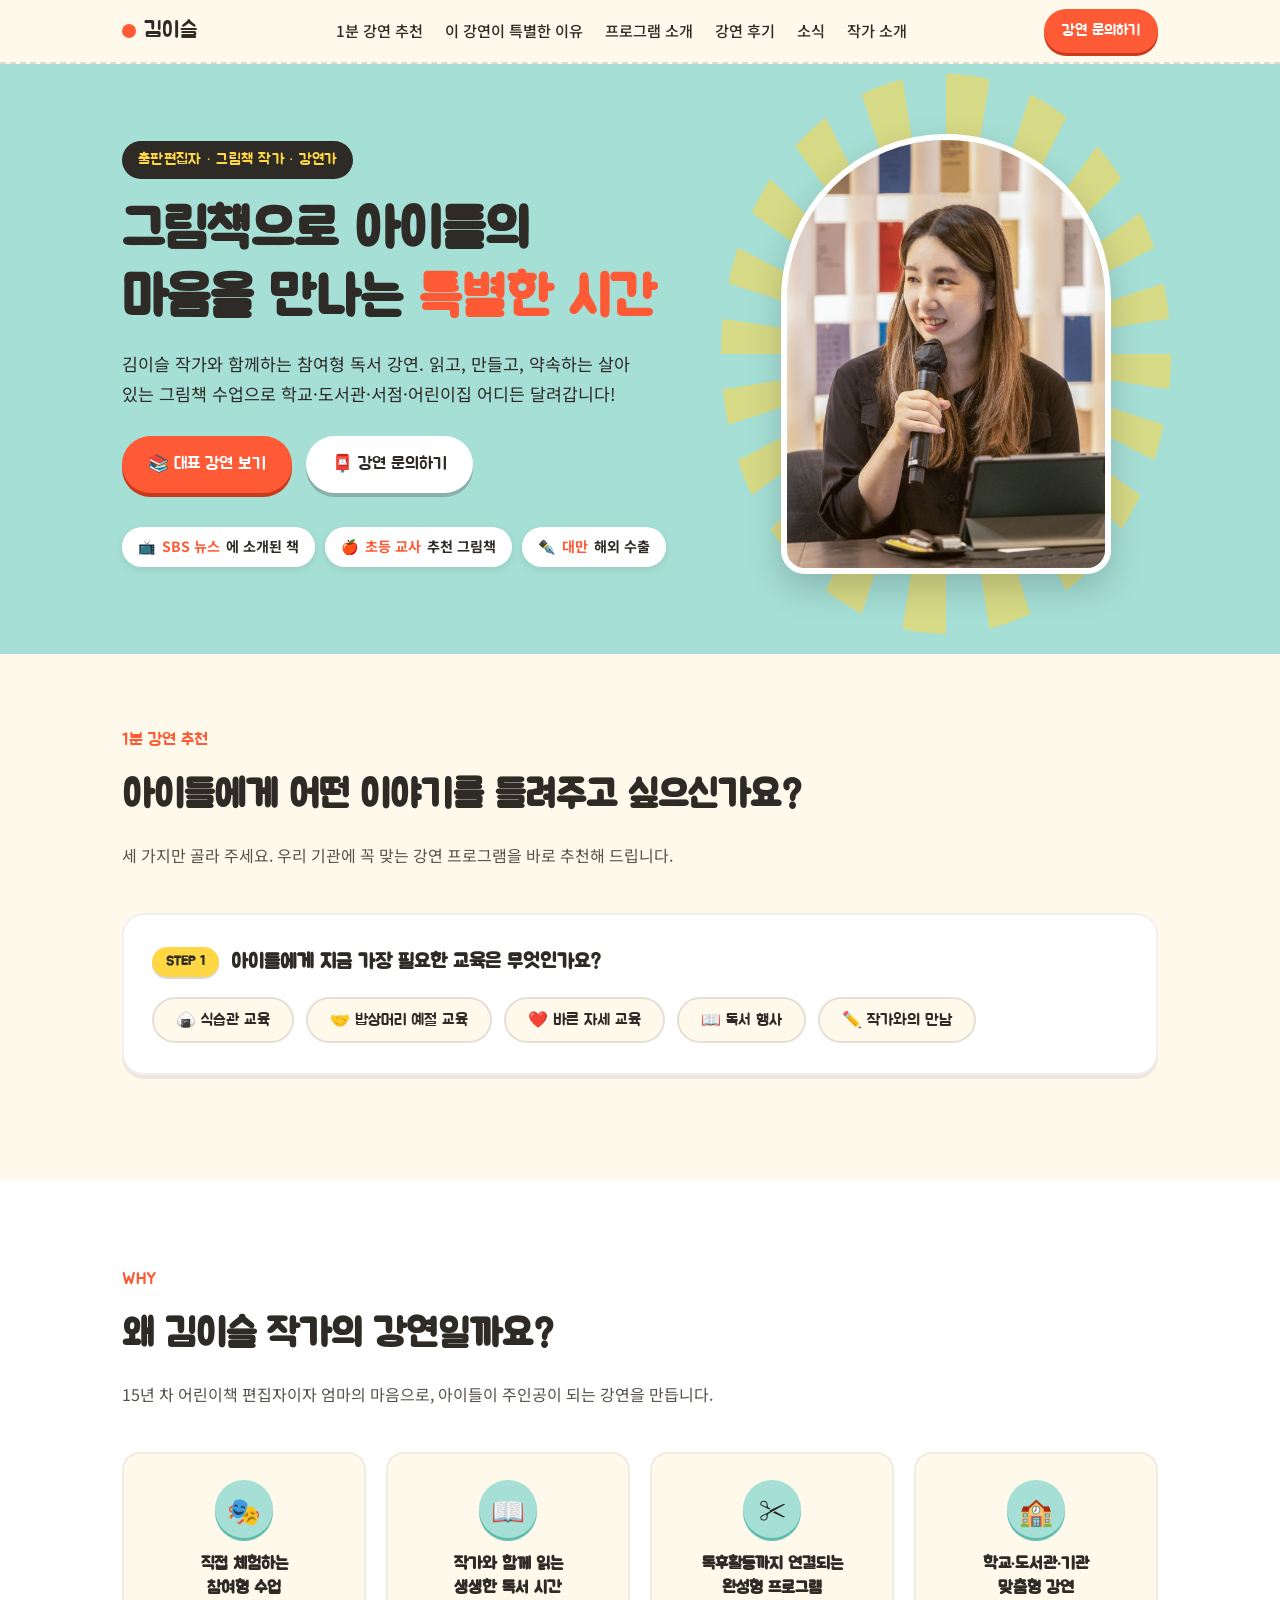
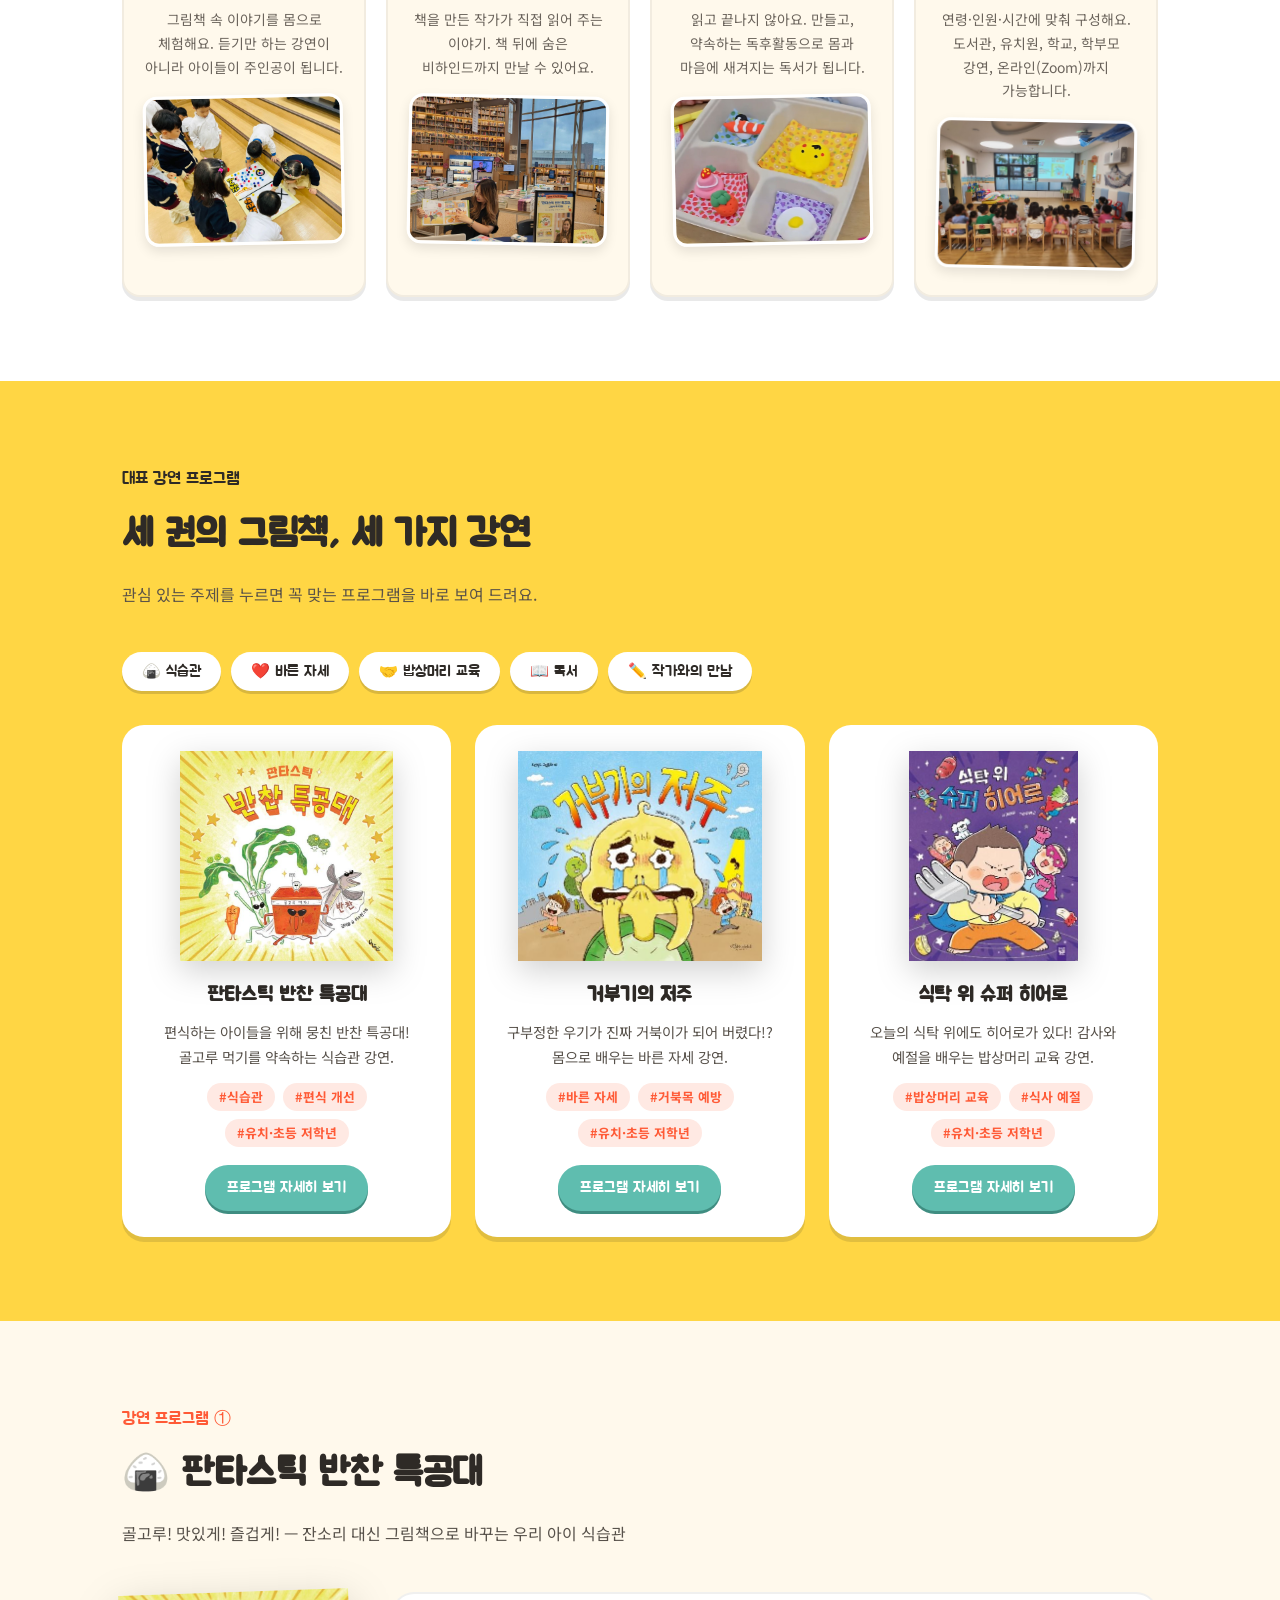
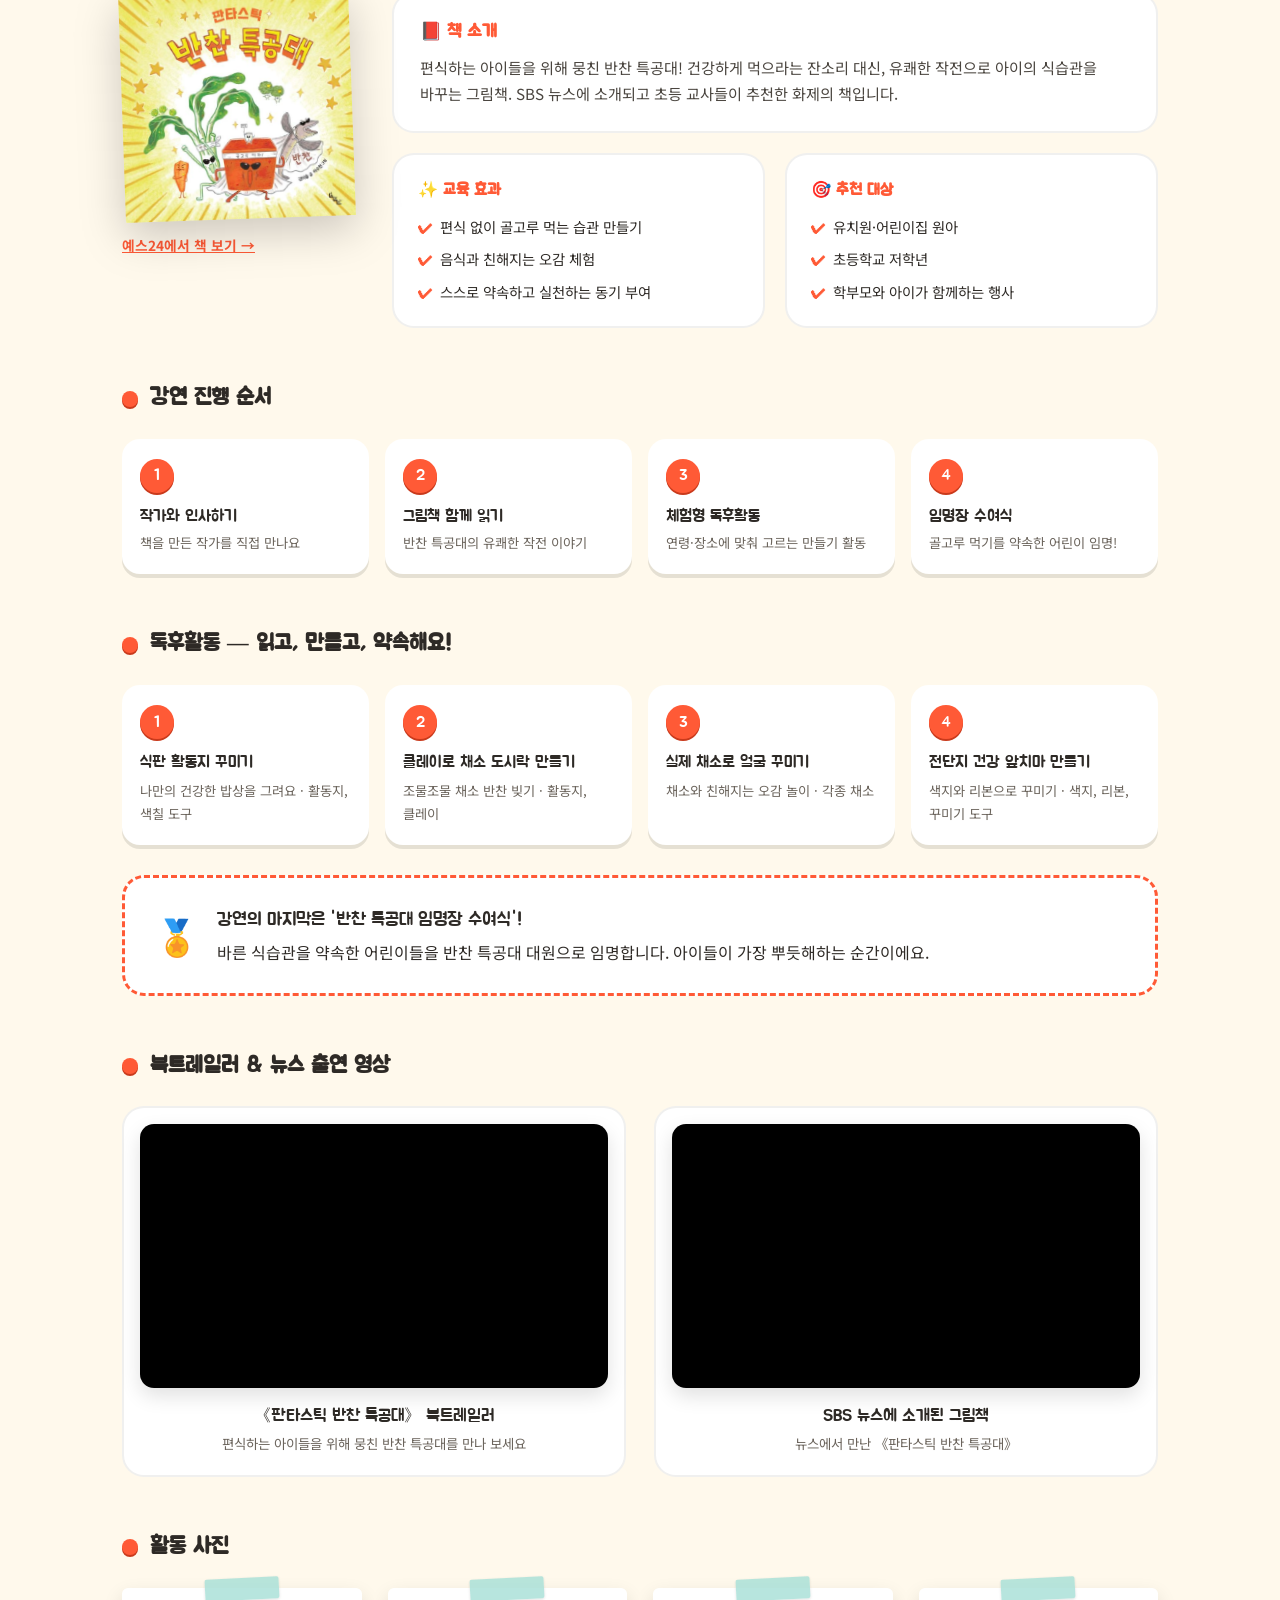
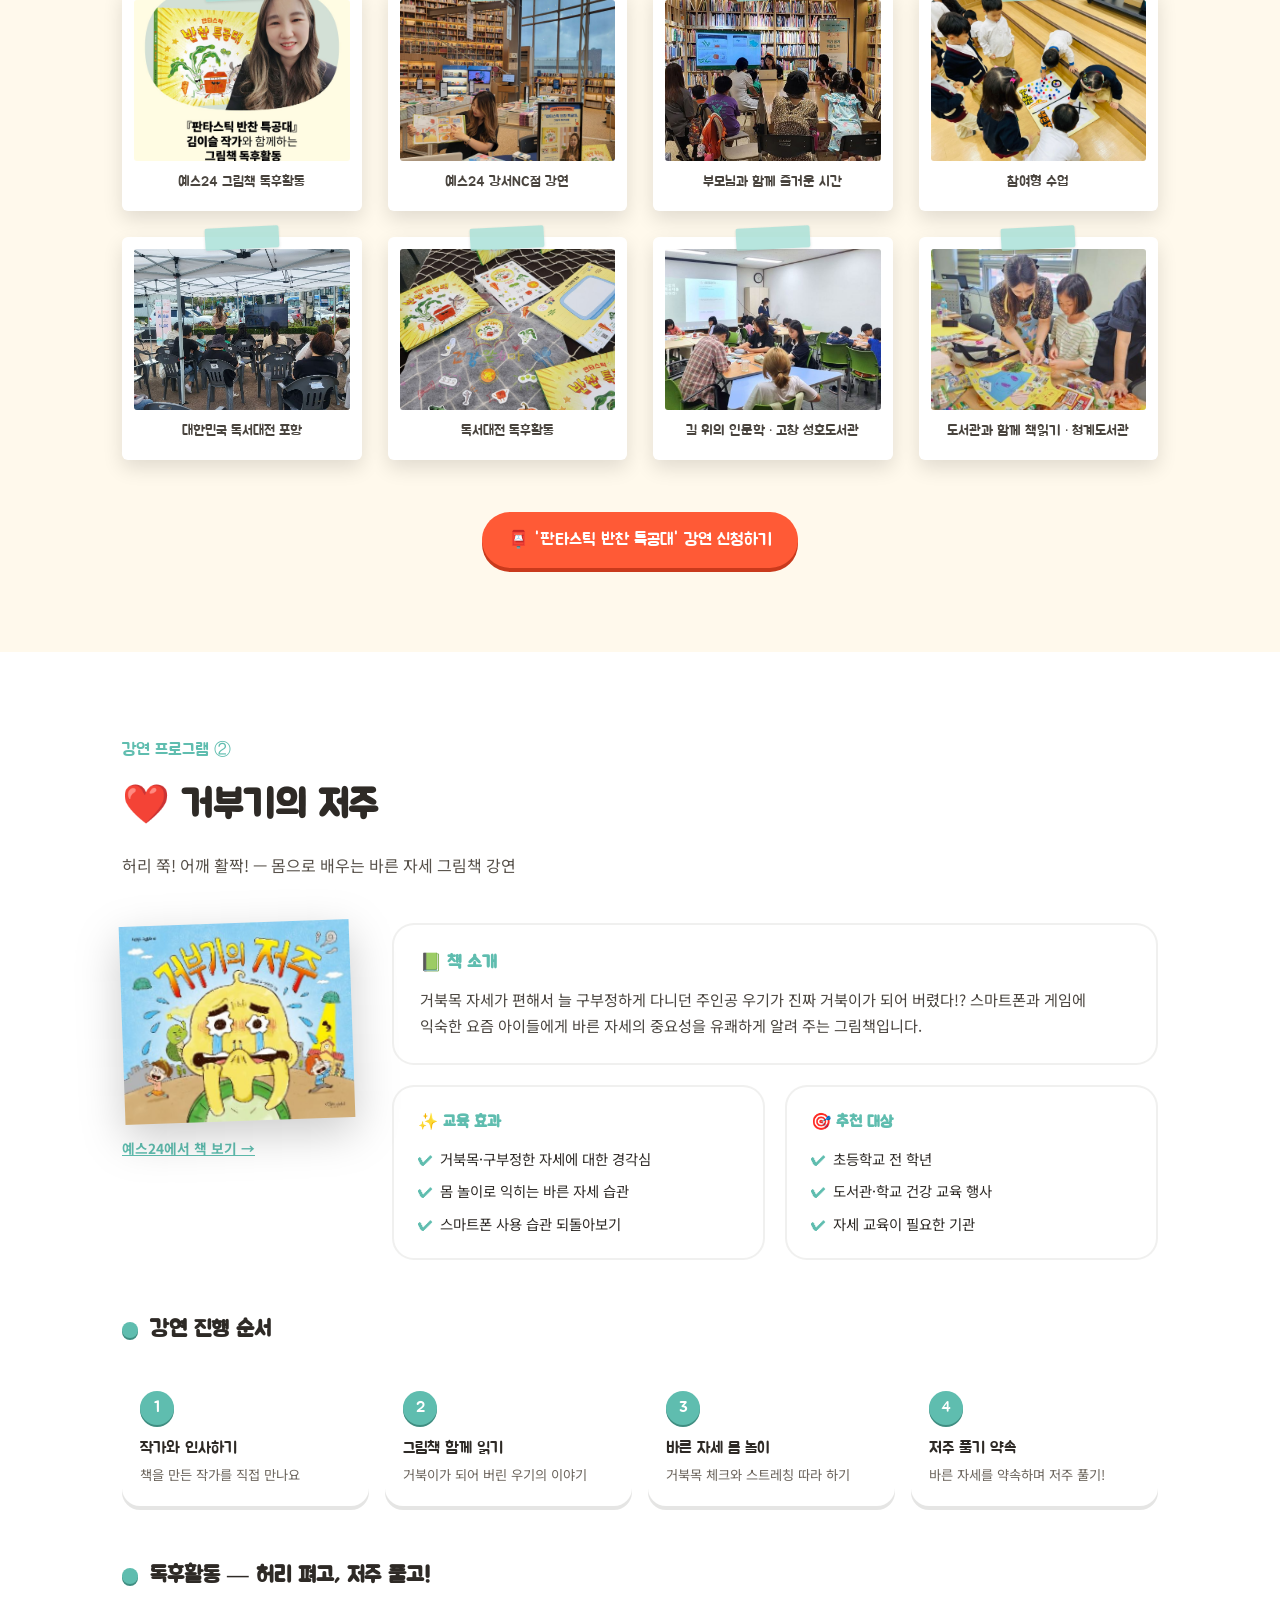
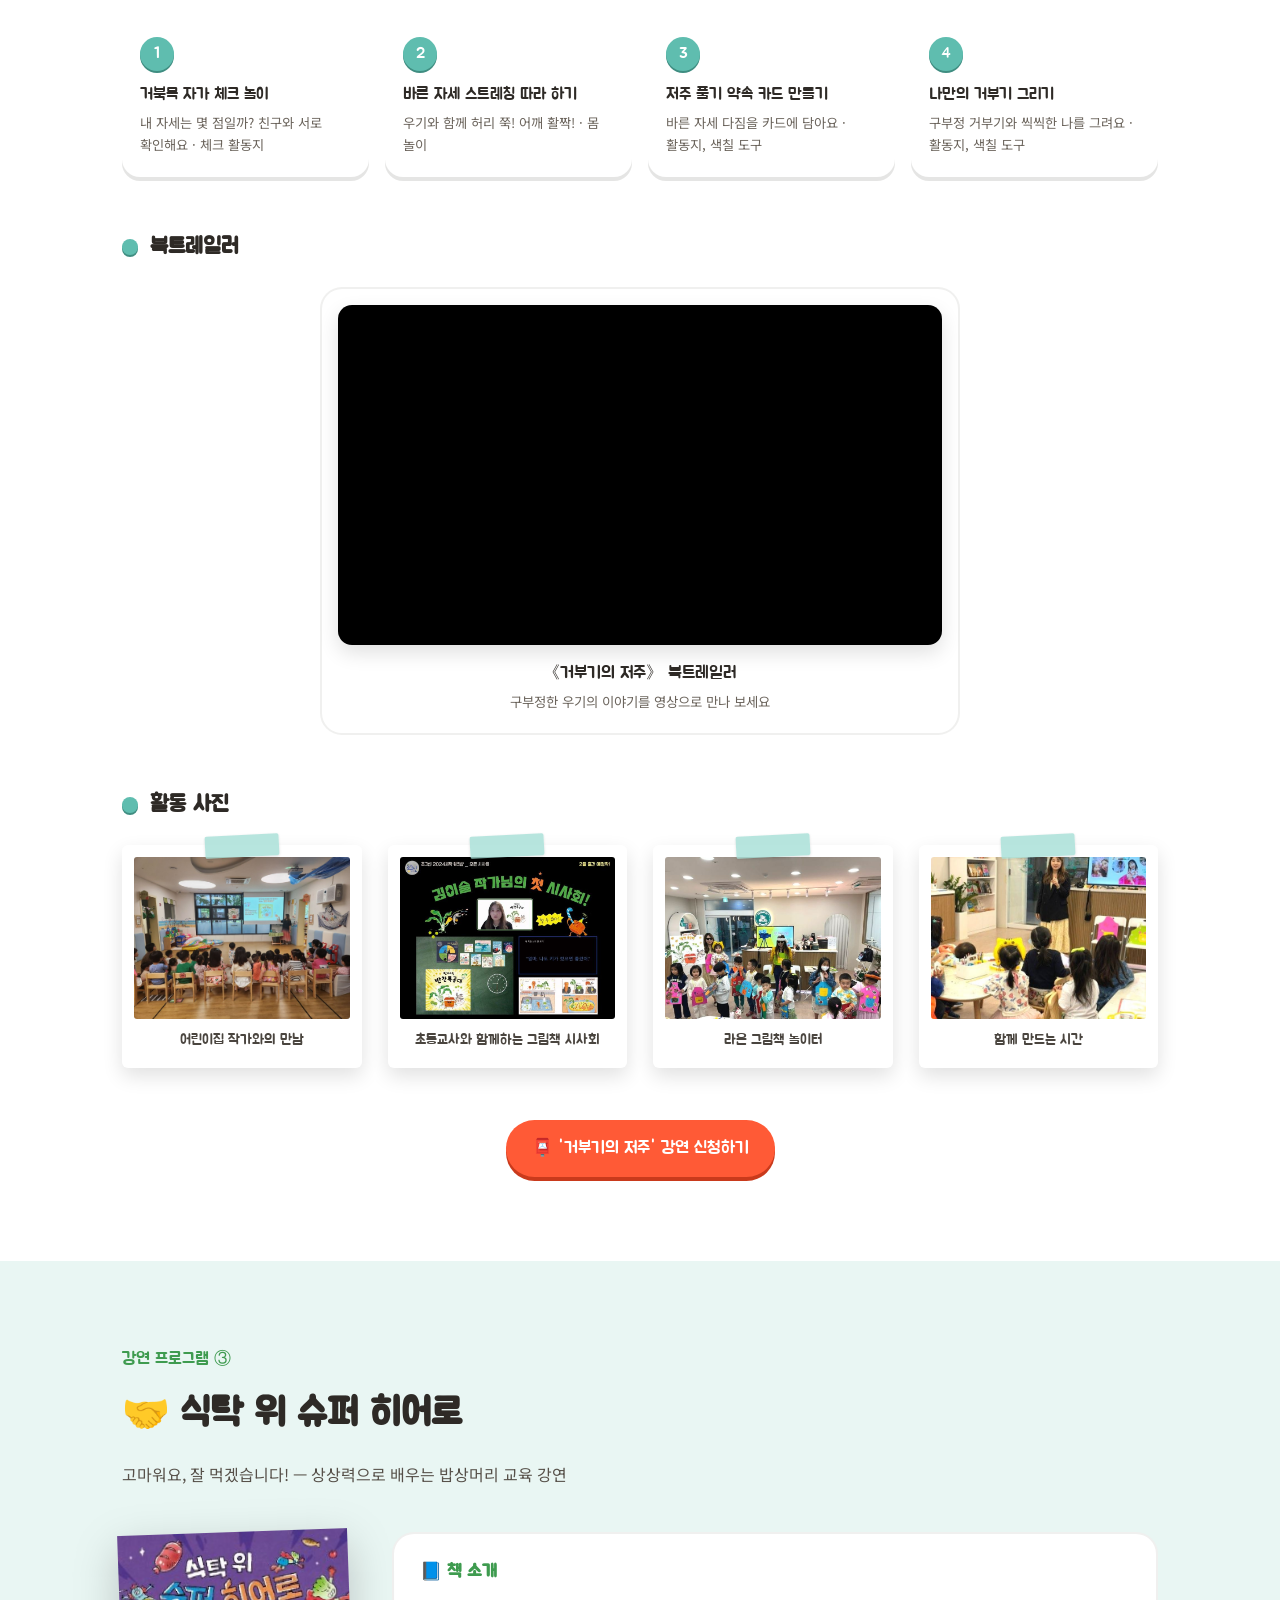
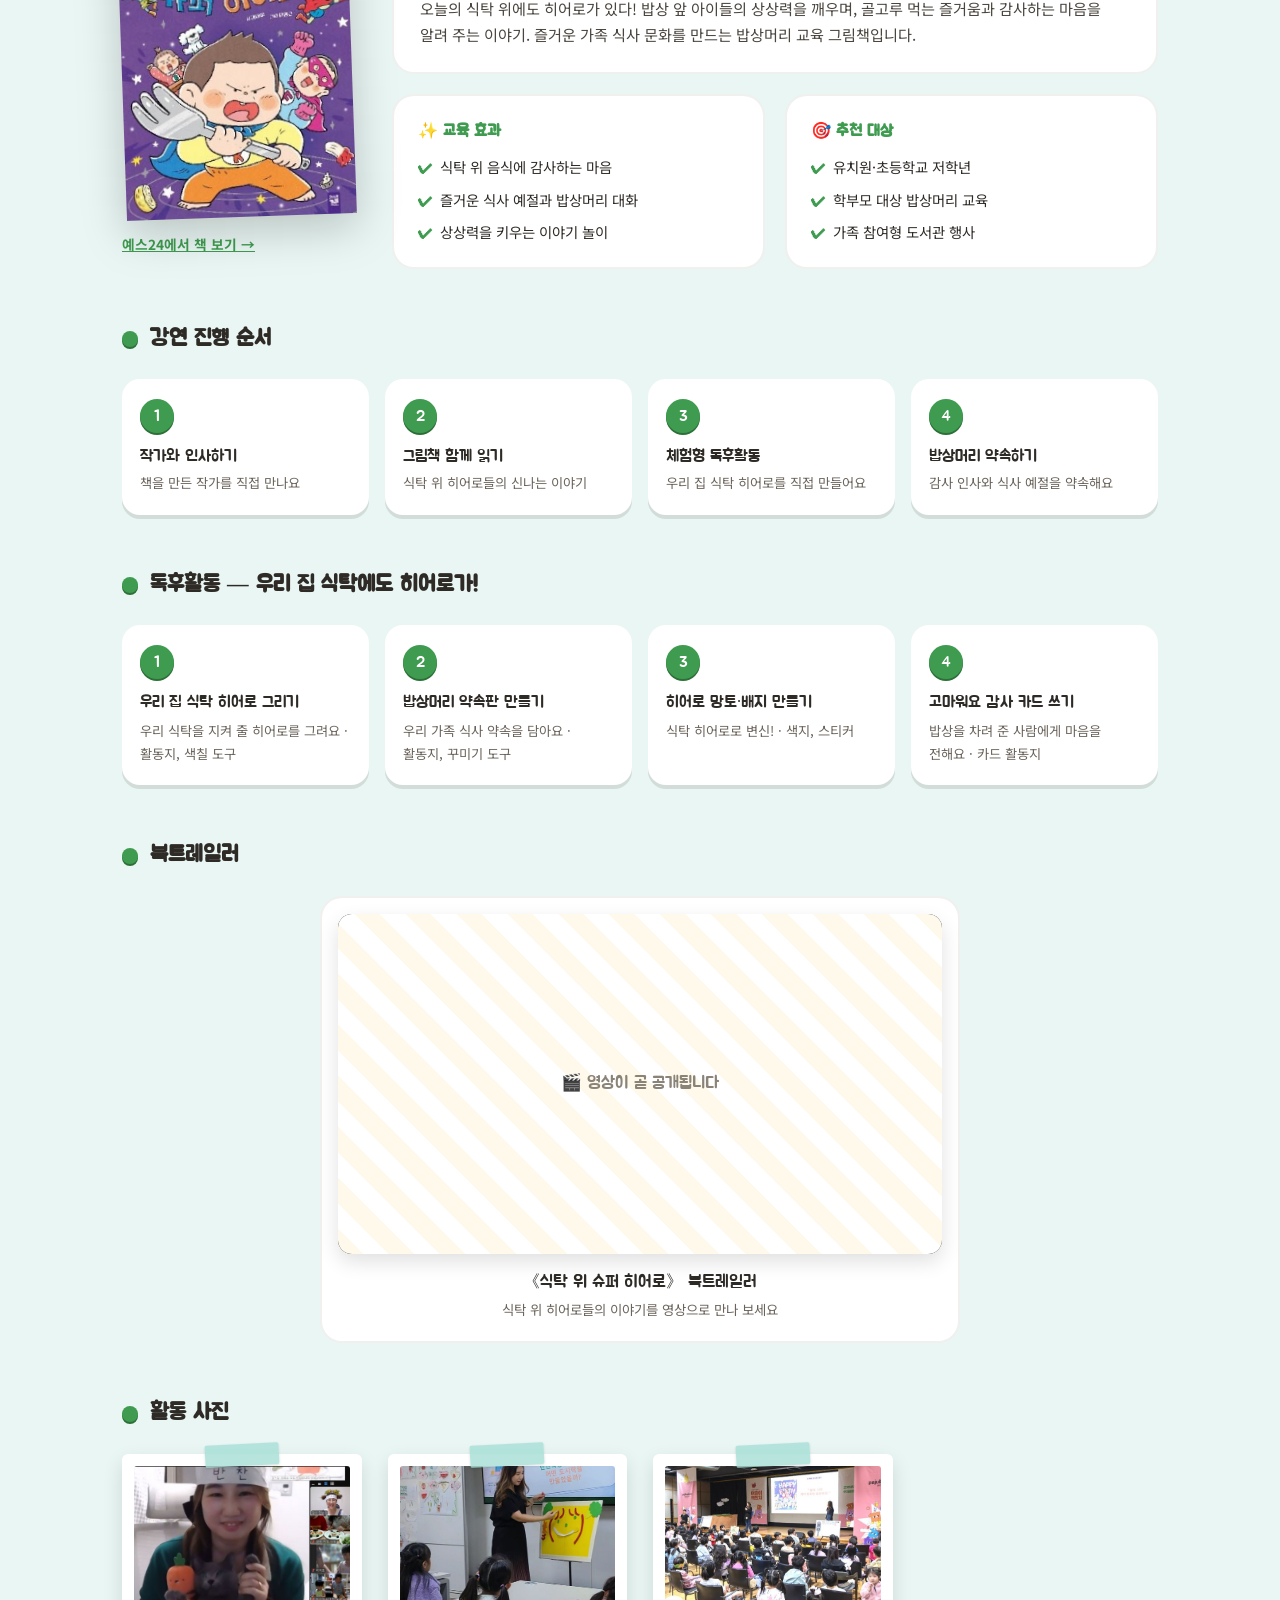
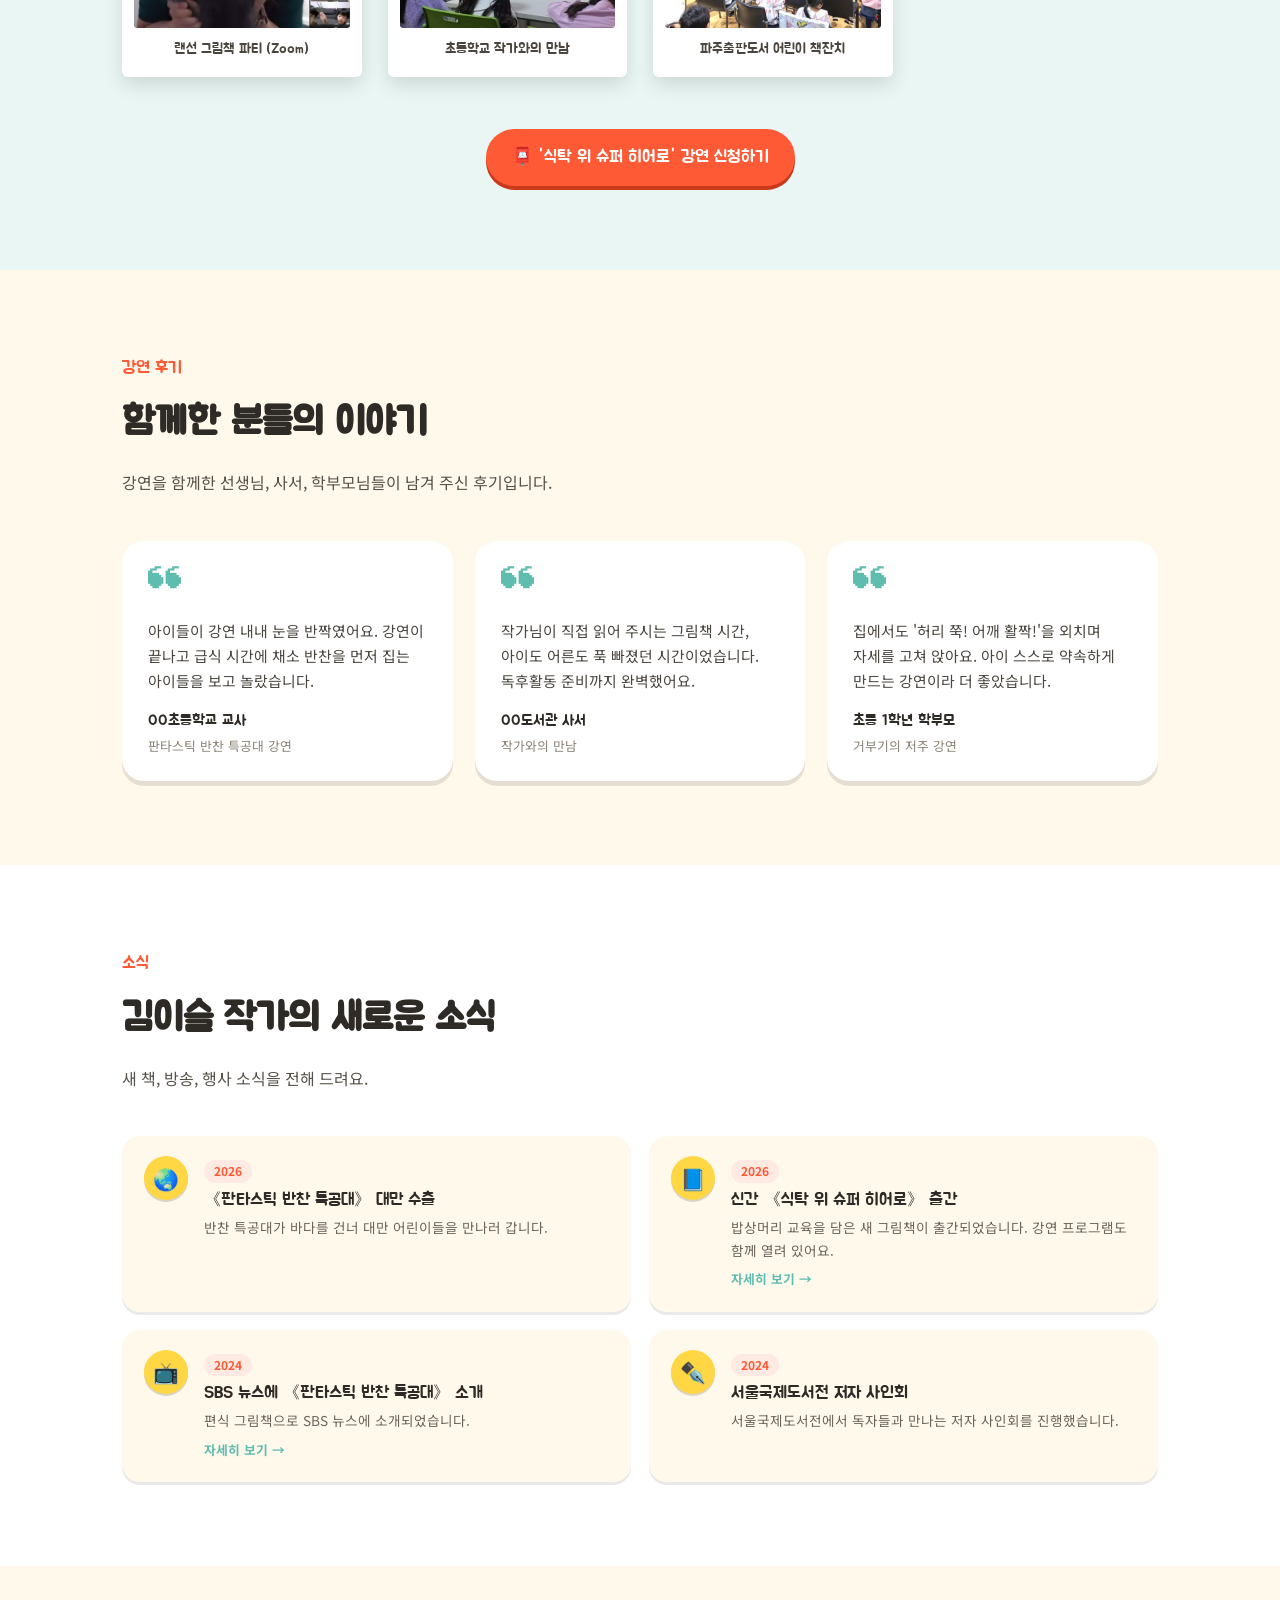
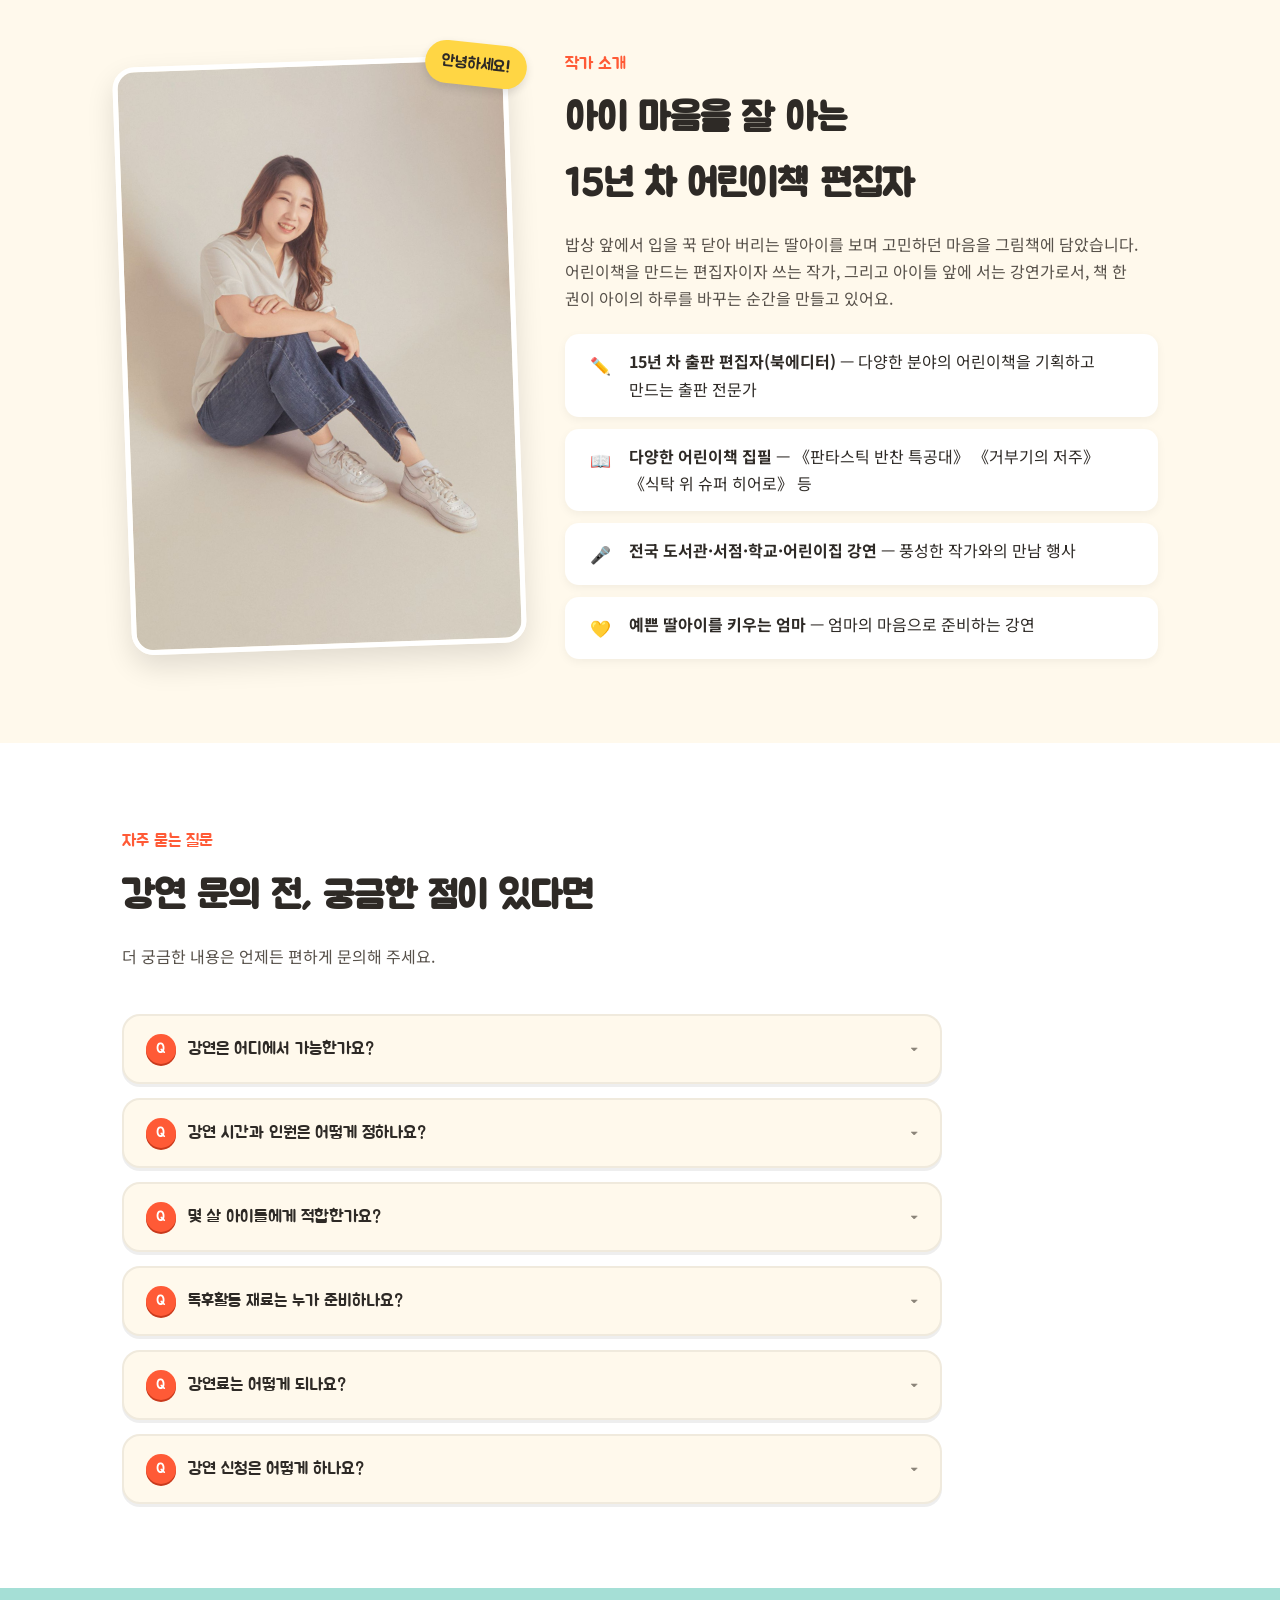
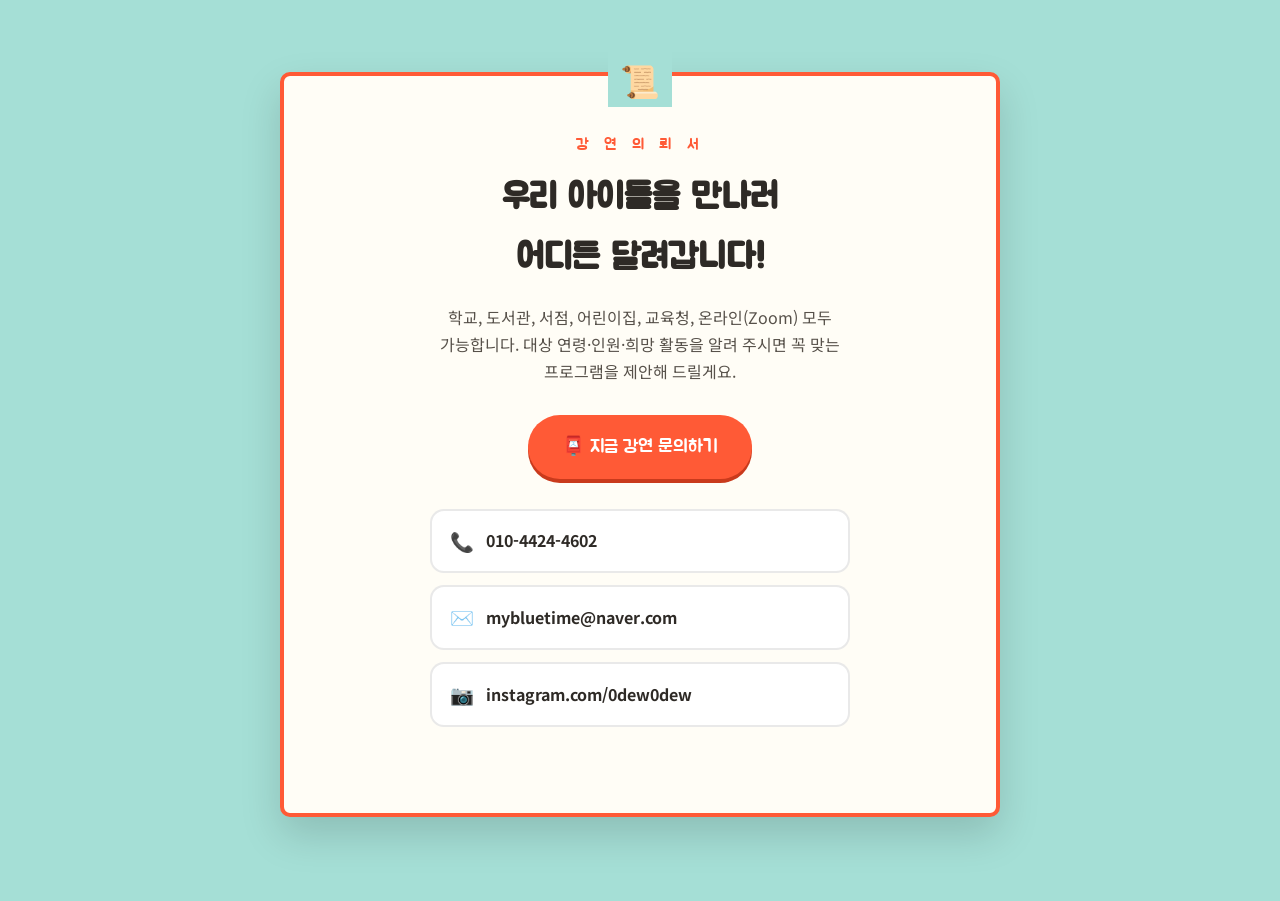
==== commit 4887c1a8: "Add files via upload" ====
--- a/index.html
+++ b/index.html
@@ -8,7 +8,7 @@
 <link rel="preconnect" href="https://fonts.googleapis.com">
 <link rel="preconnect" href="https://fonts.gstatic.com" crossorigin="">
 <link href="https://fonts.googleapis.com/css2?family=Jua&family=Noto+Sans+KR:wght@400;500;700;900&display=swap" rel="stylesheet">
-<link rel="stylesheet" href="css/style.css">
+<link rel="stylesheet" href="css/style.css?v=41">
 </head>
 <body>
 <!--
@@ -23,6 +23,6 @@
     이 홈페이지는 JavaScript로 콘텐츠를 표시합니다. 브라우저에서 JavaScript를 켜 주세요.
   </div>
 </noscript>
-<script src="js/app.js"></script>
+<script src="js/app.js?v=41"></script>
 </body>
 </html>
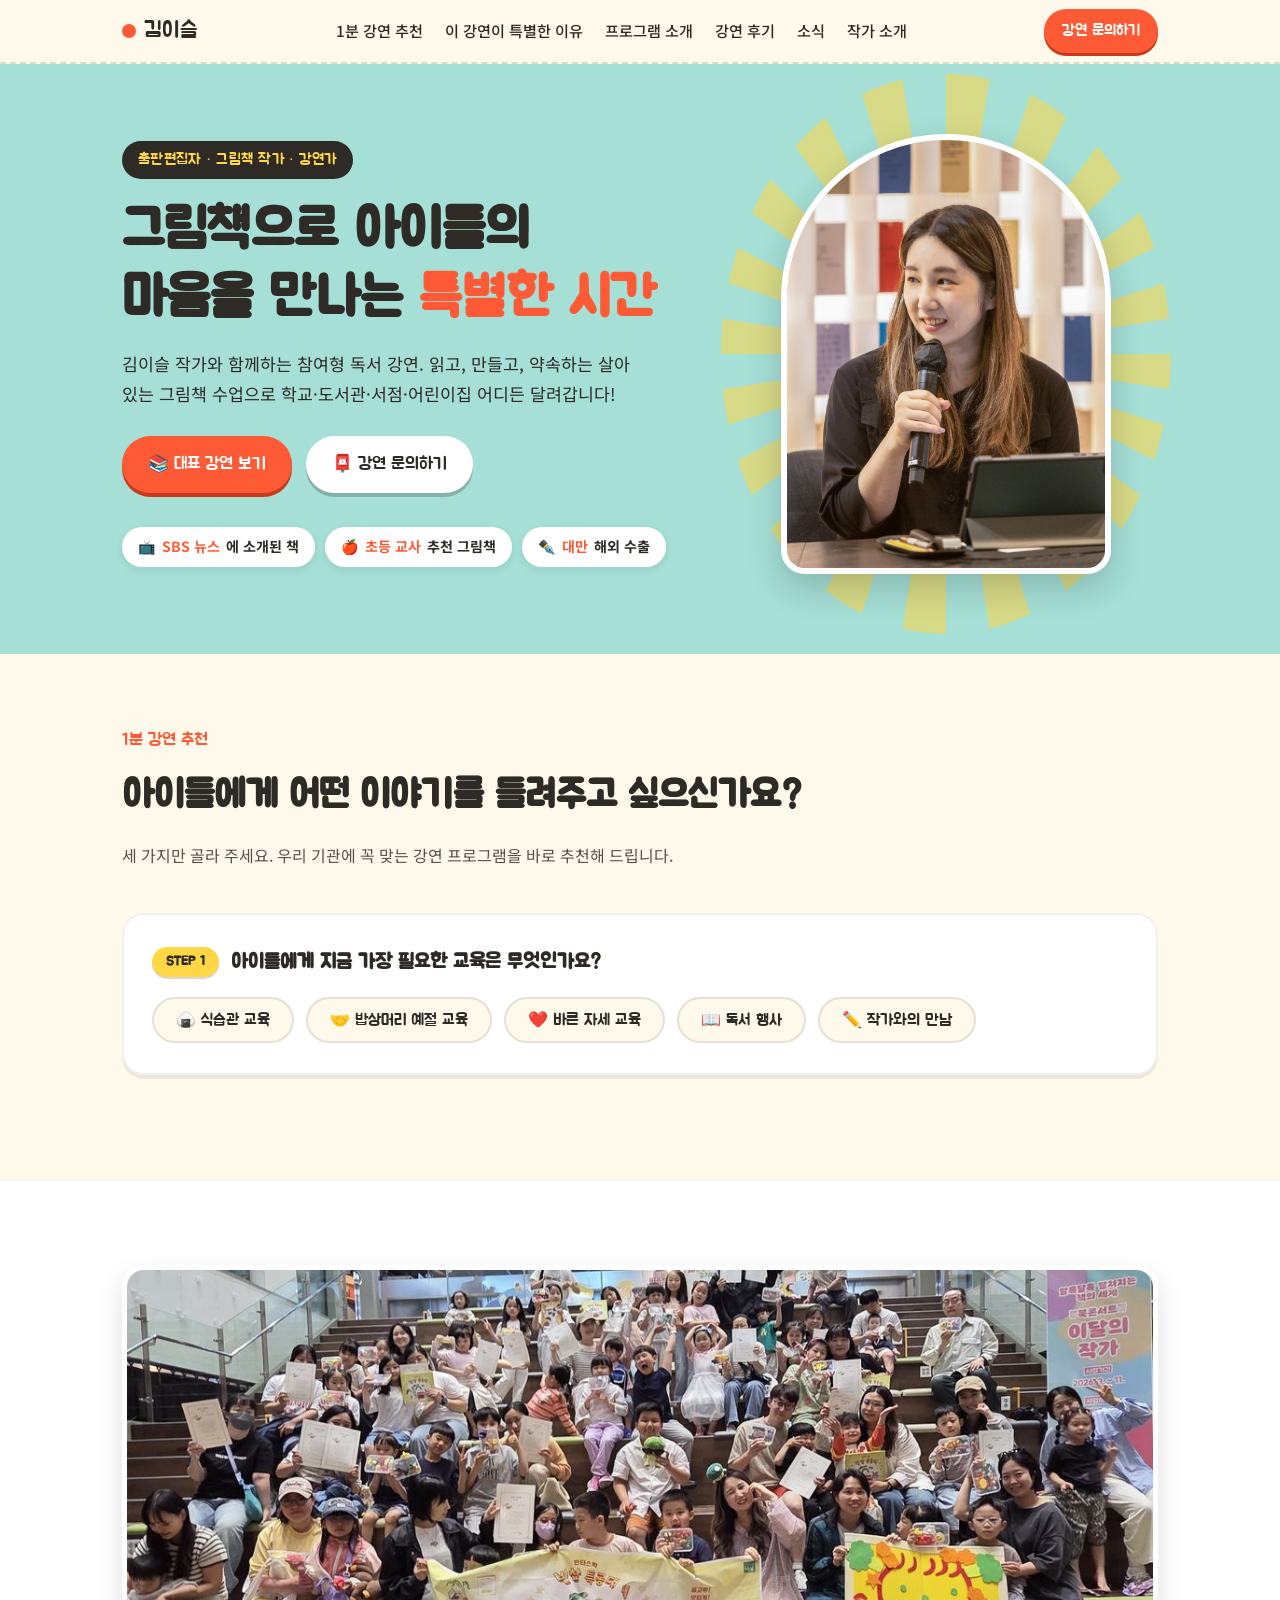
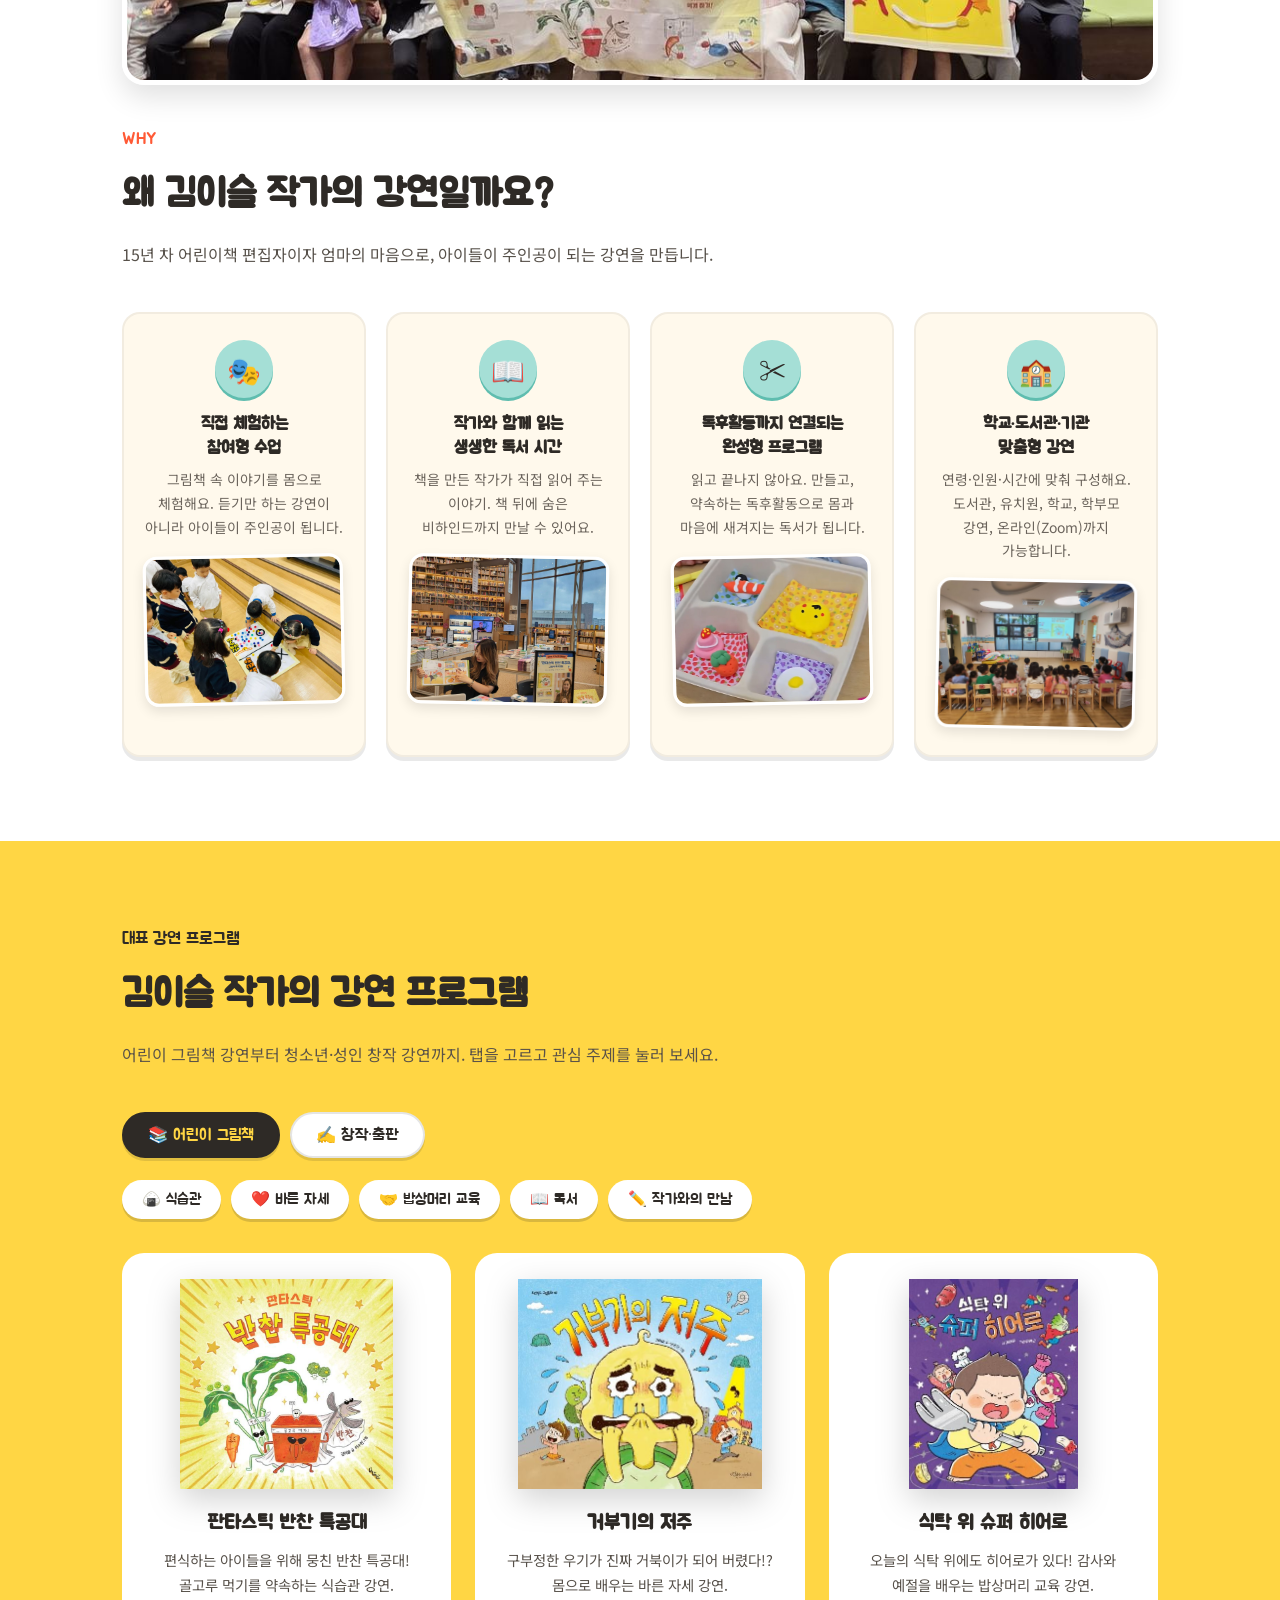
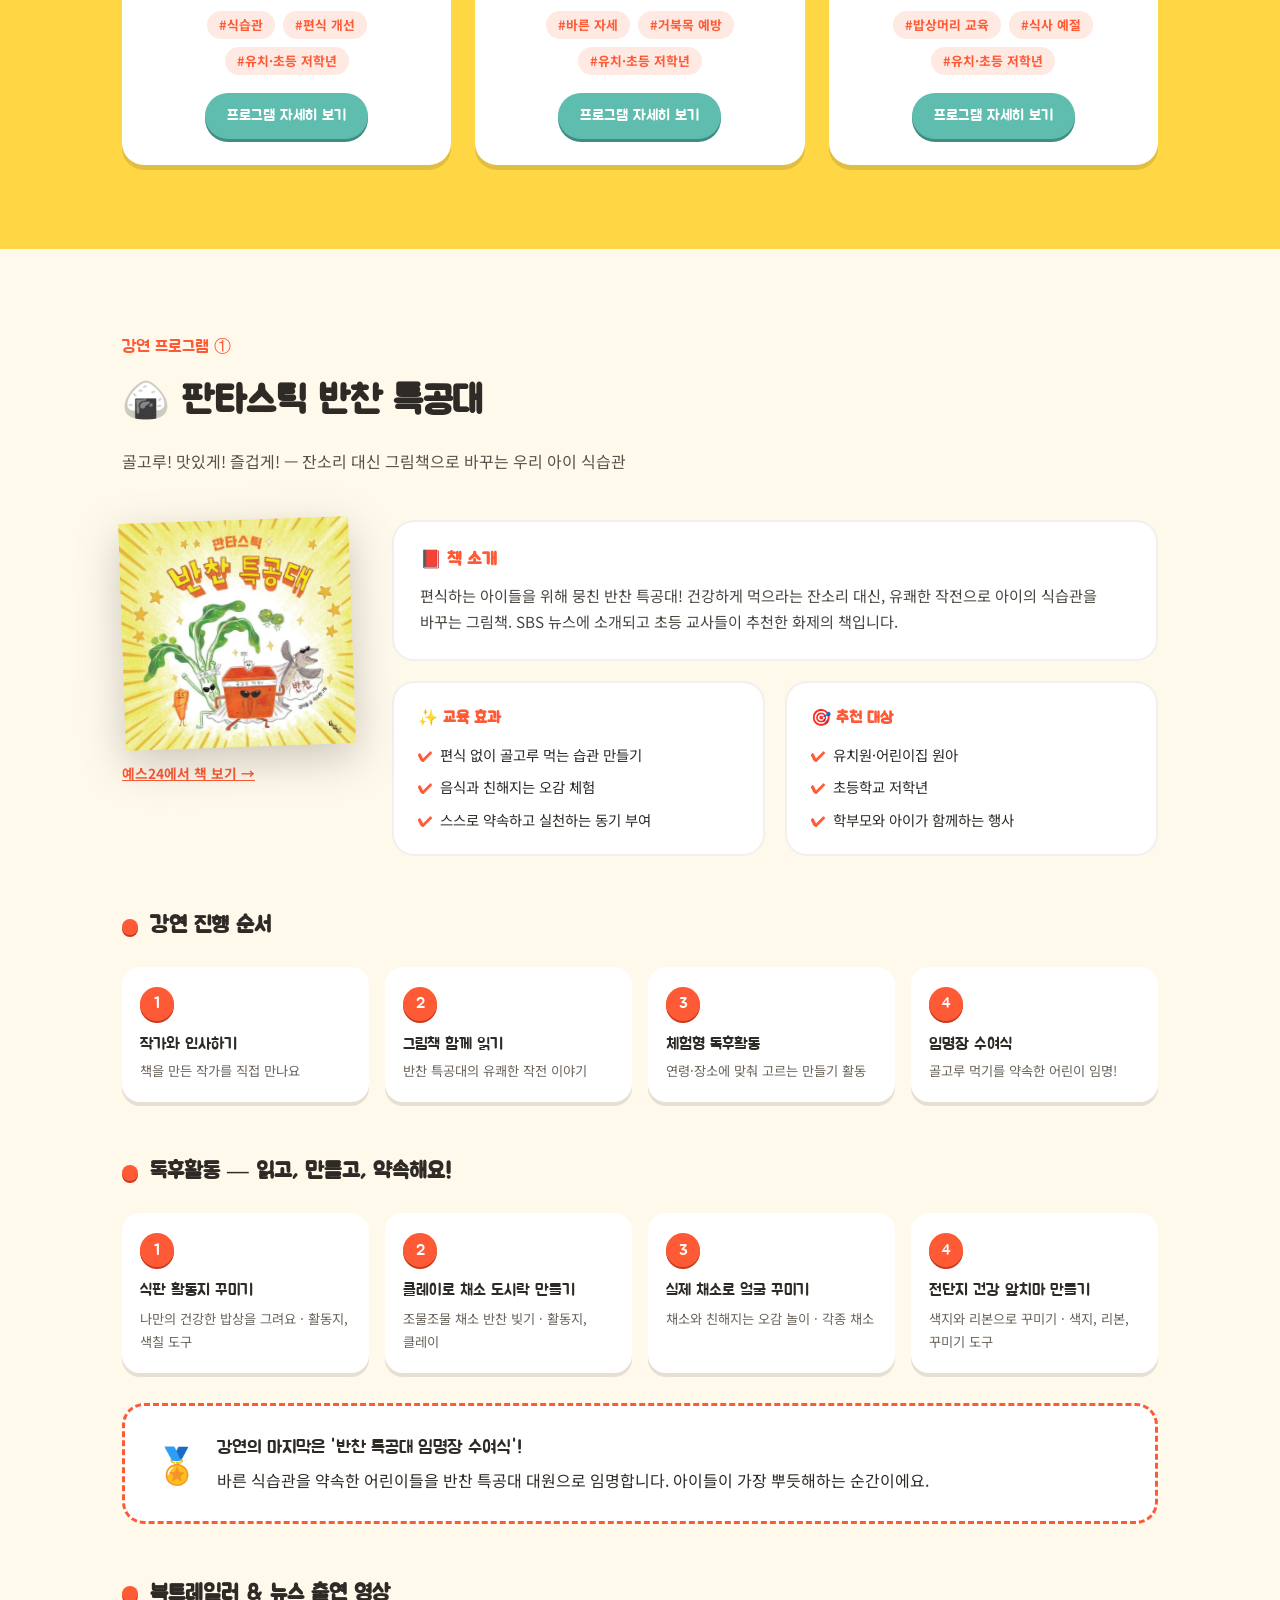
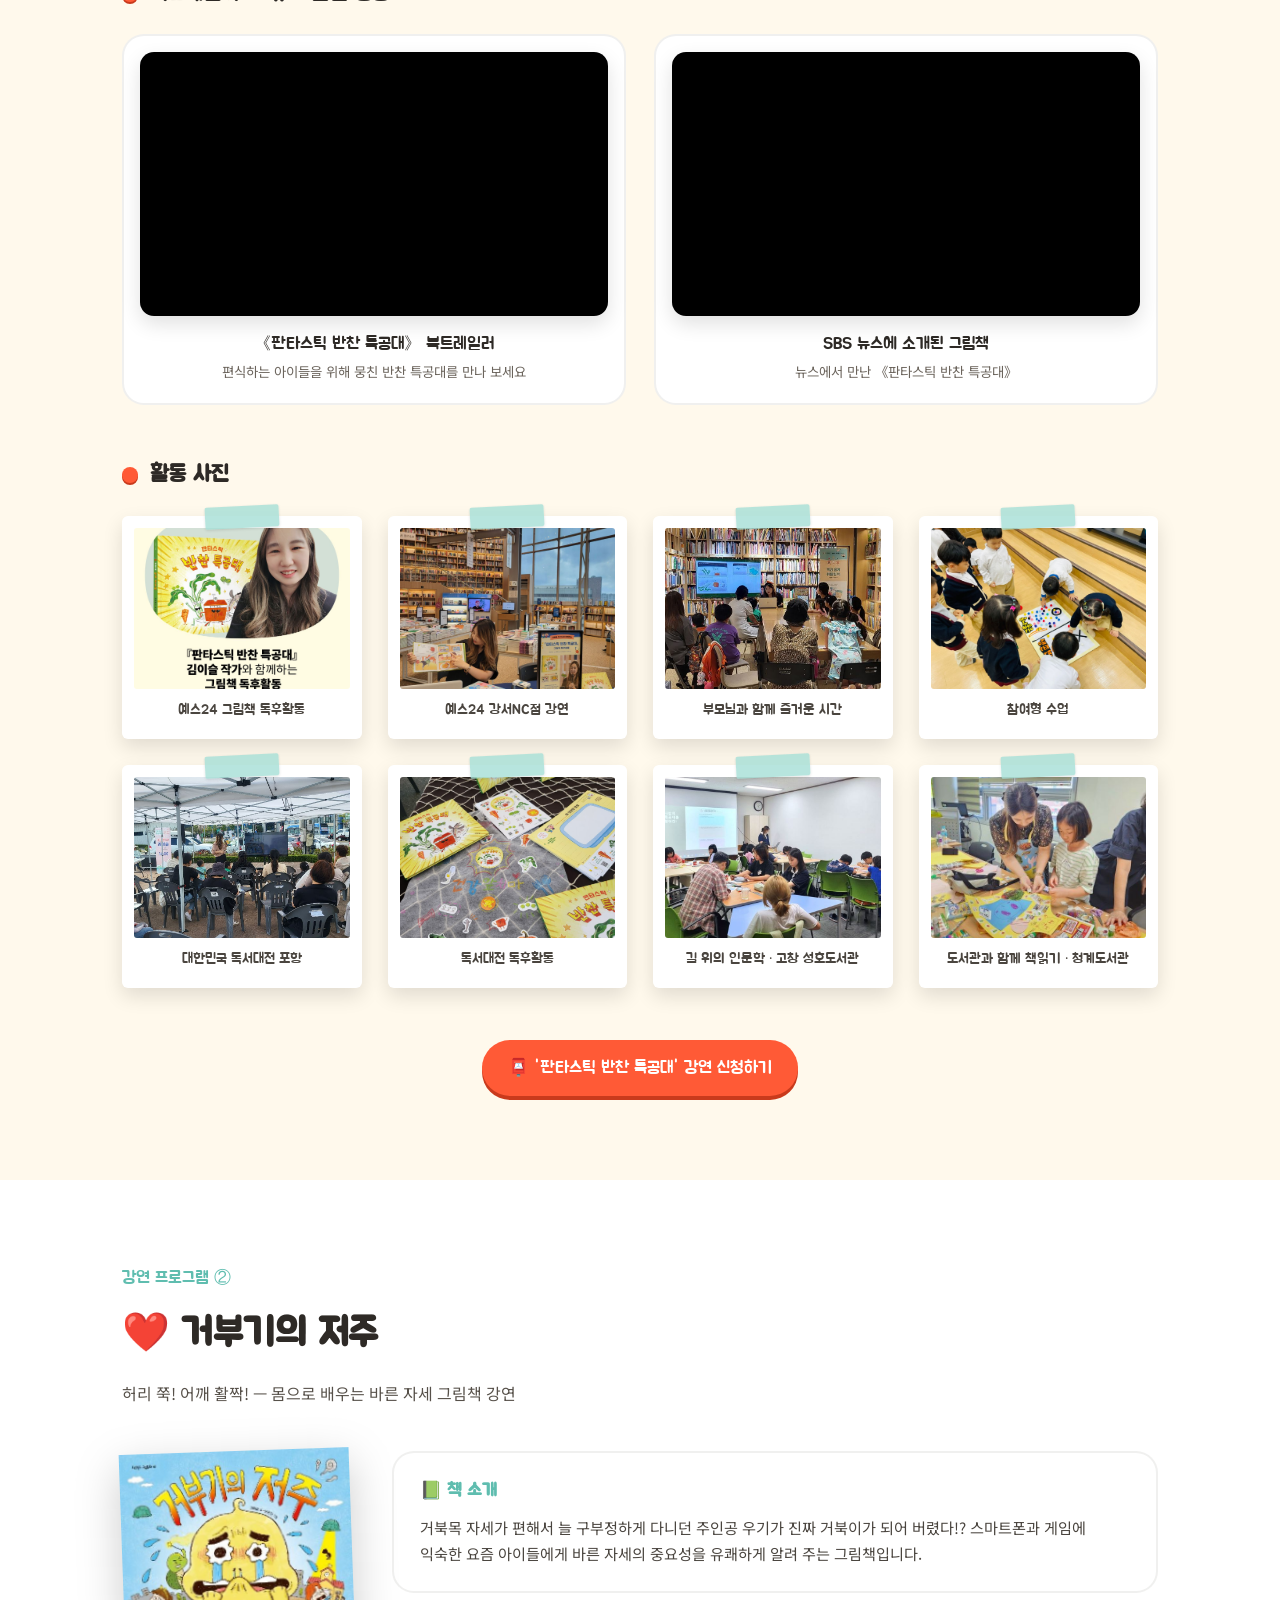
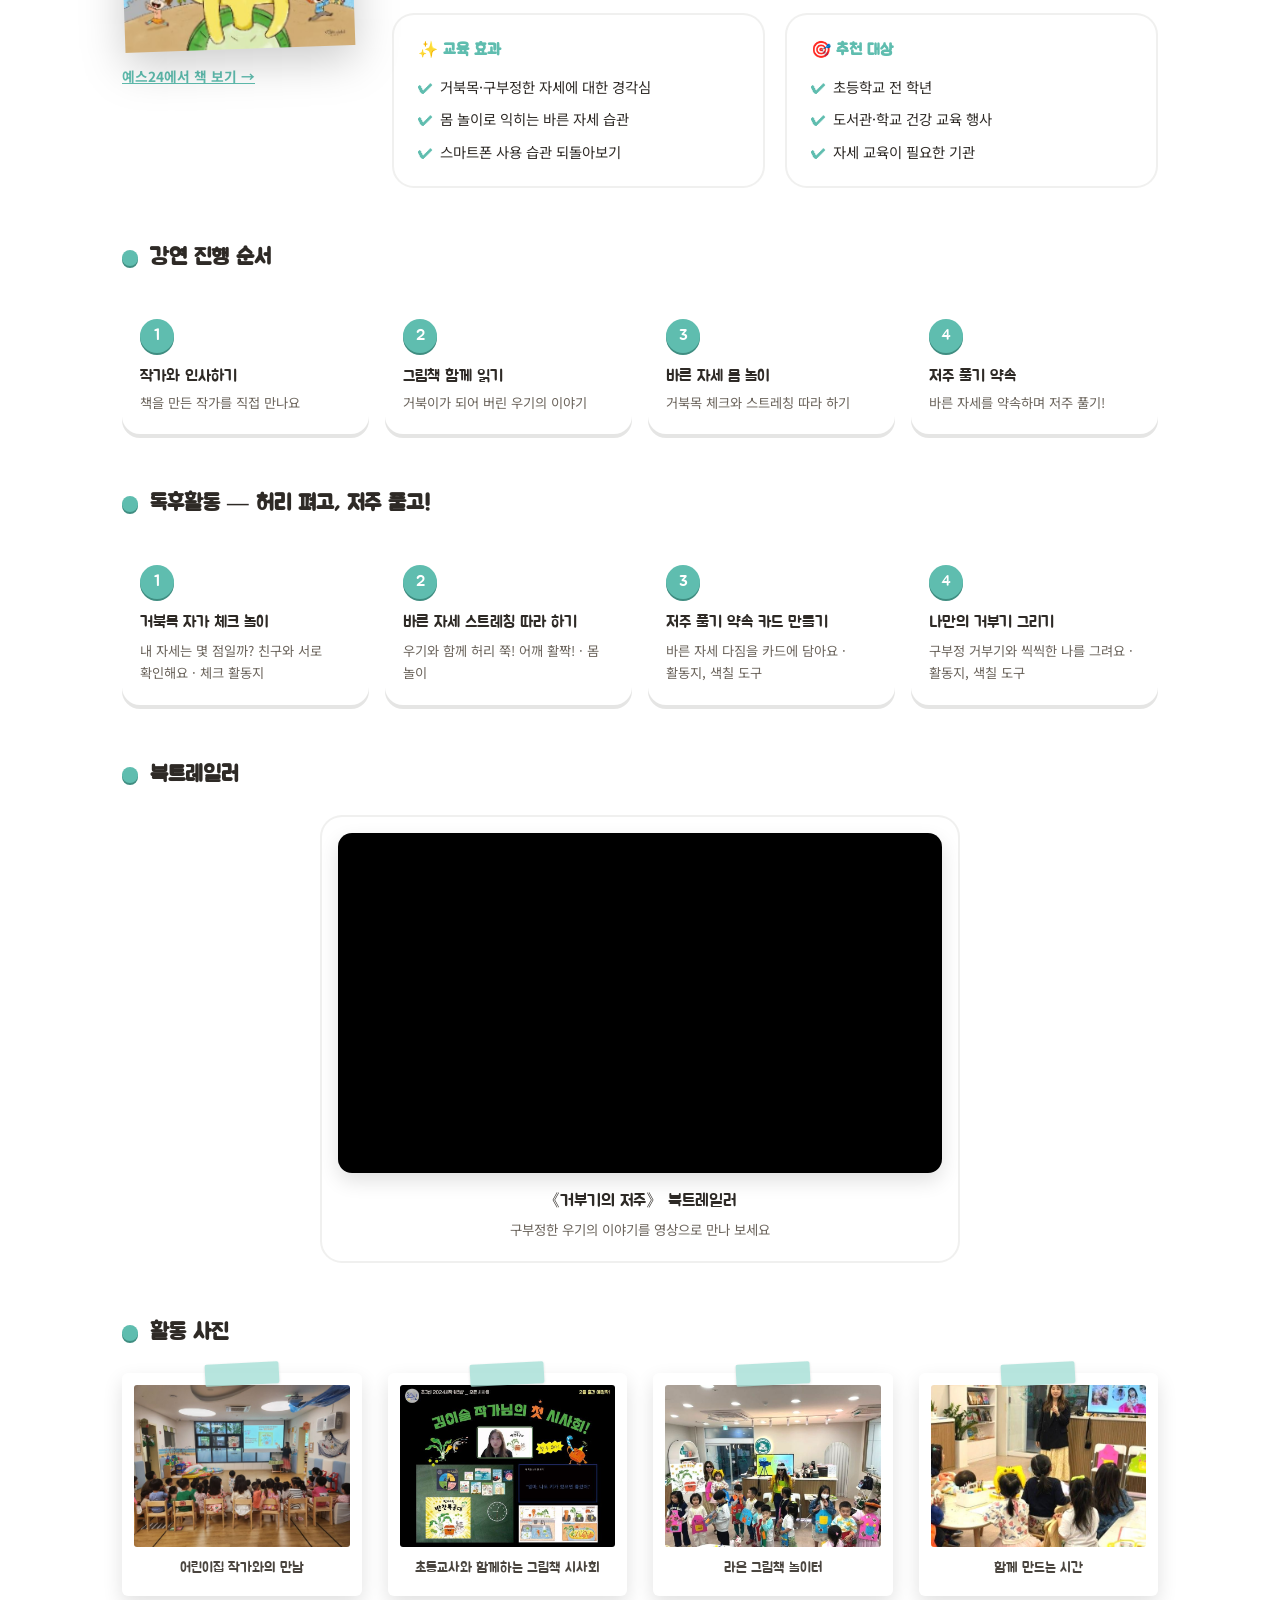
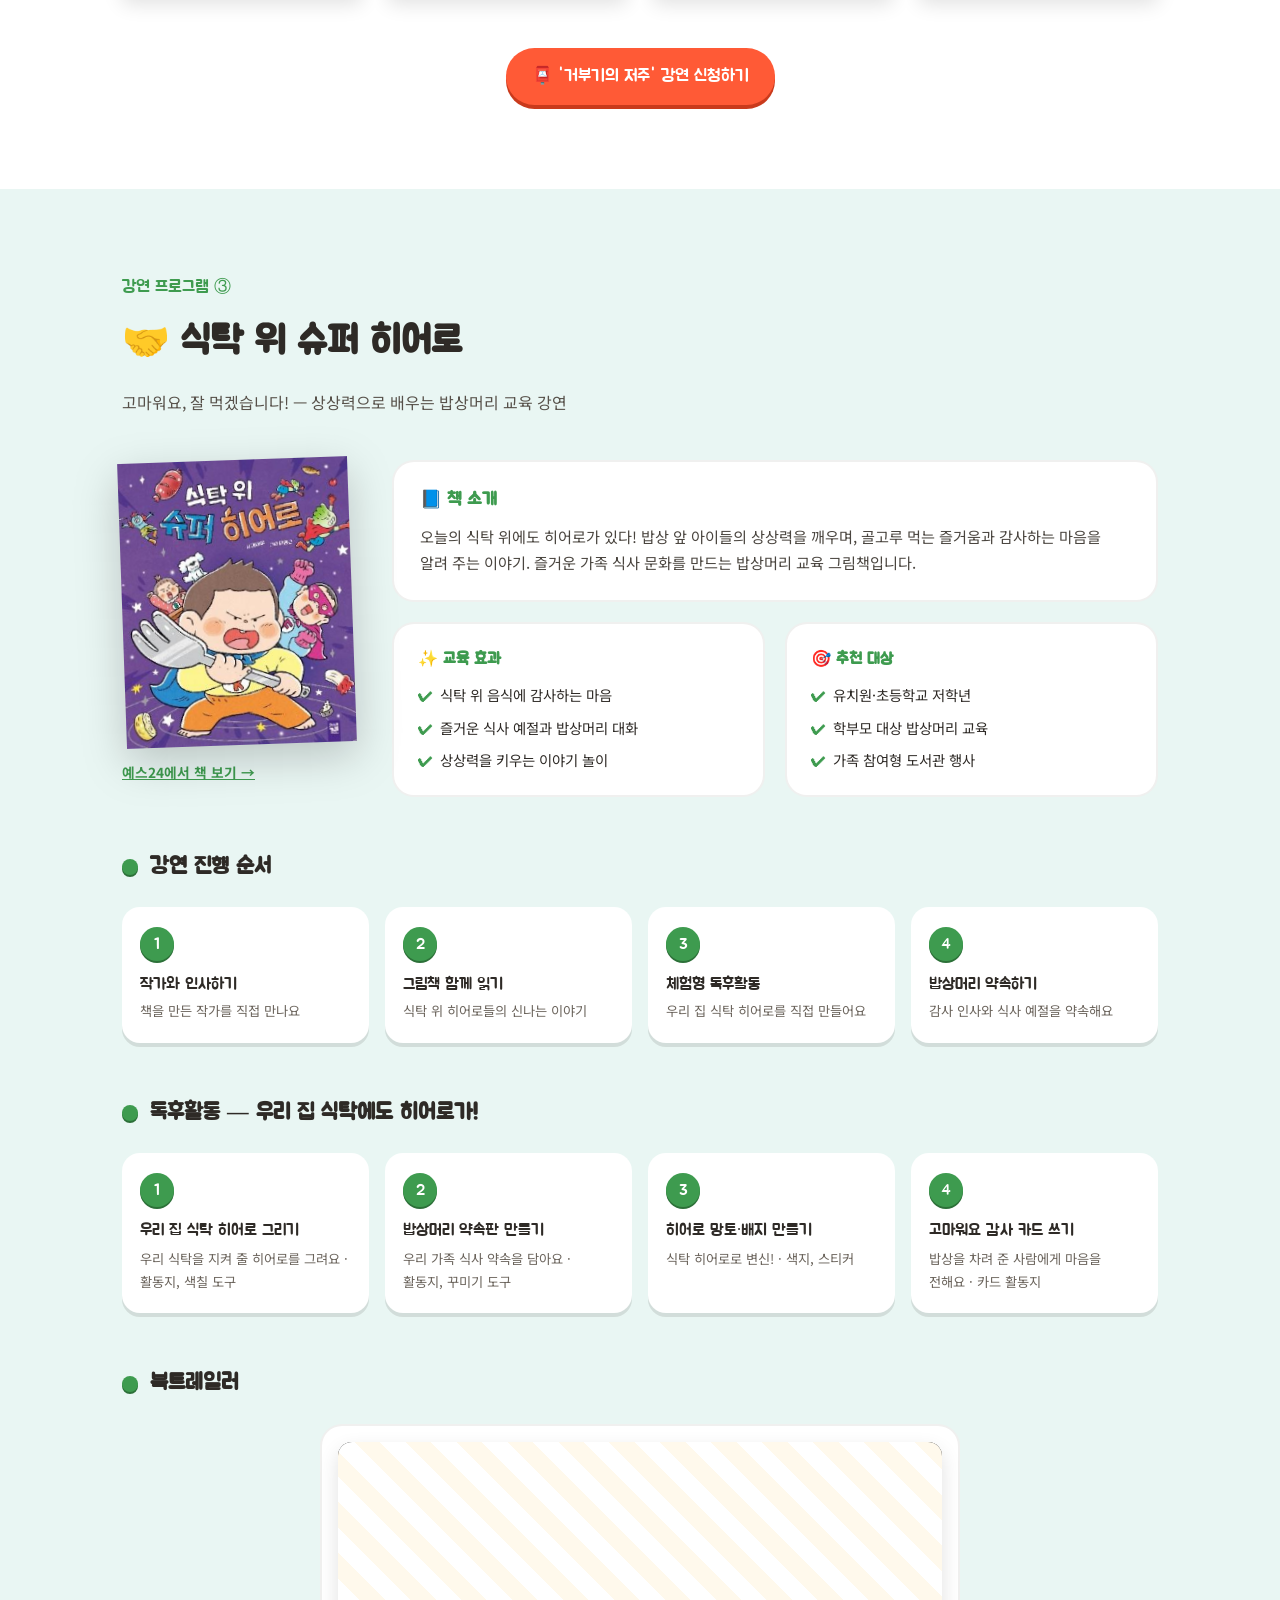
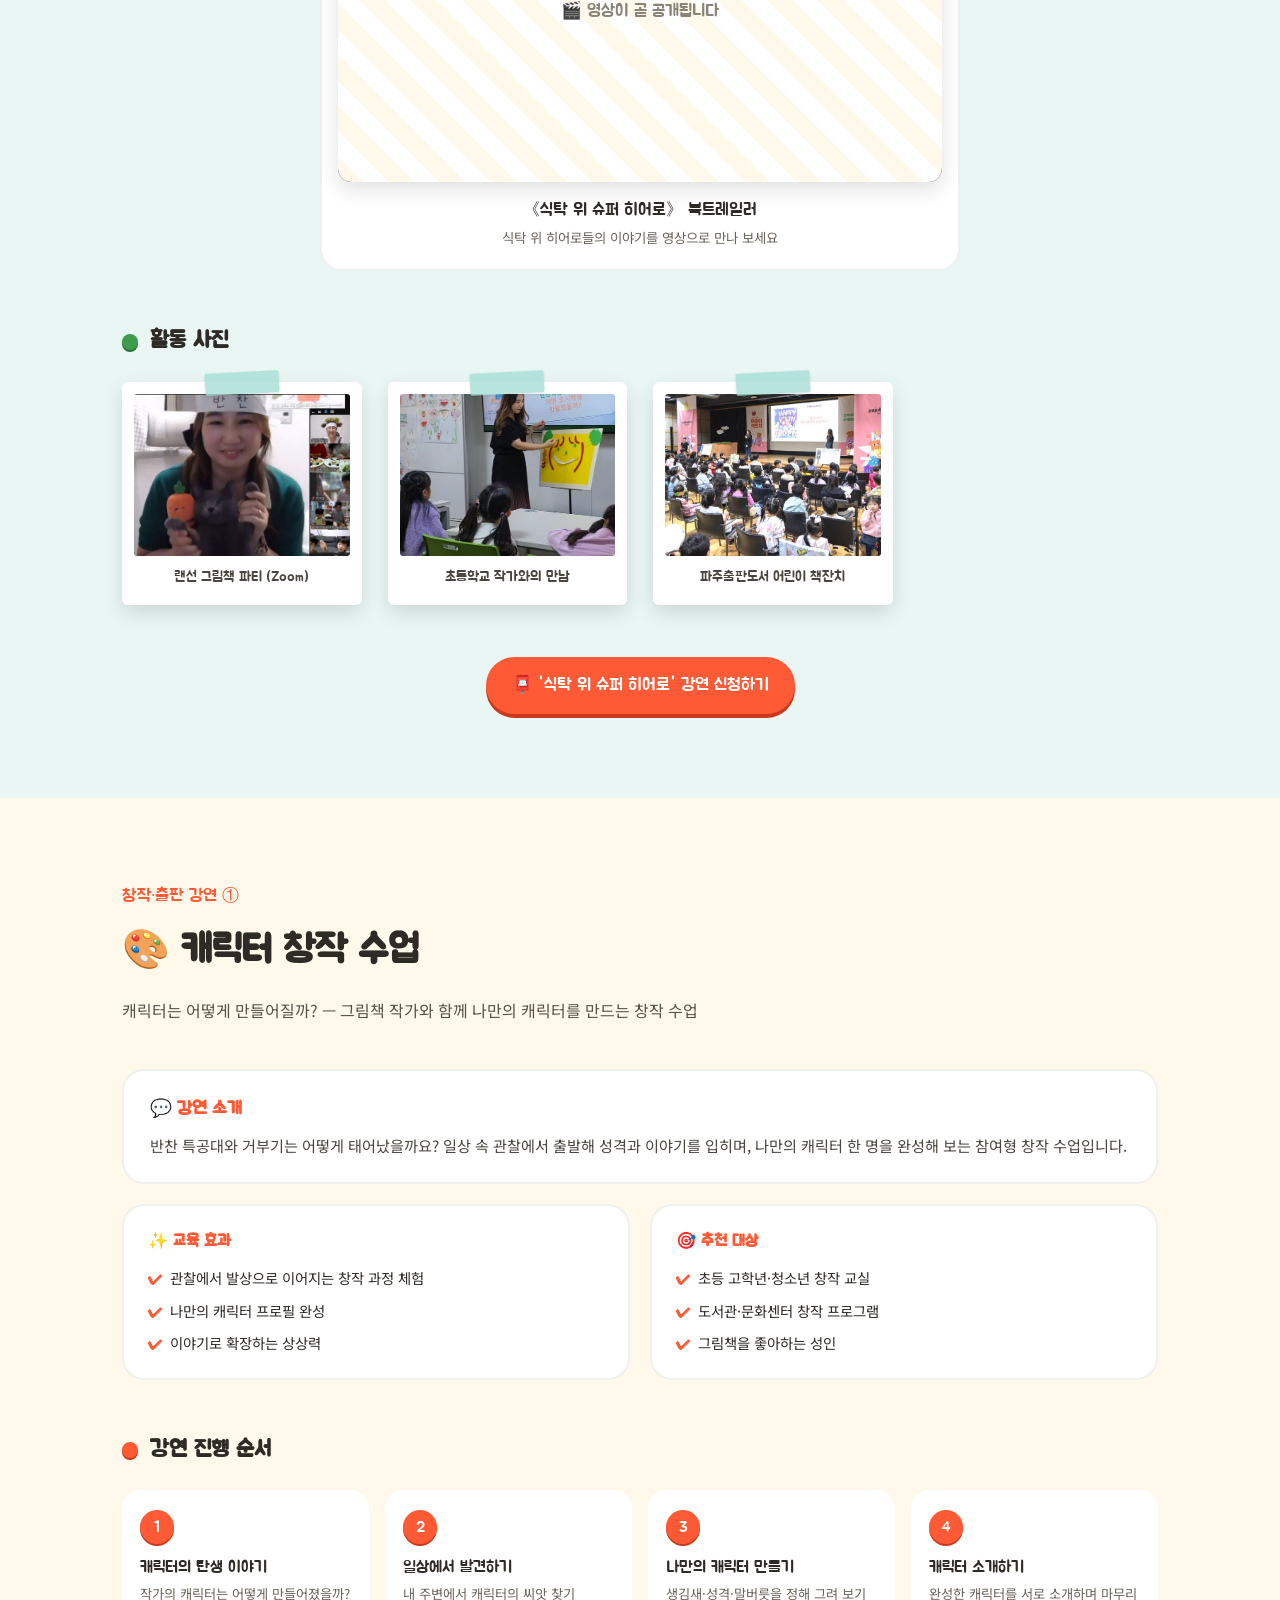
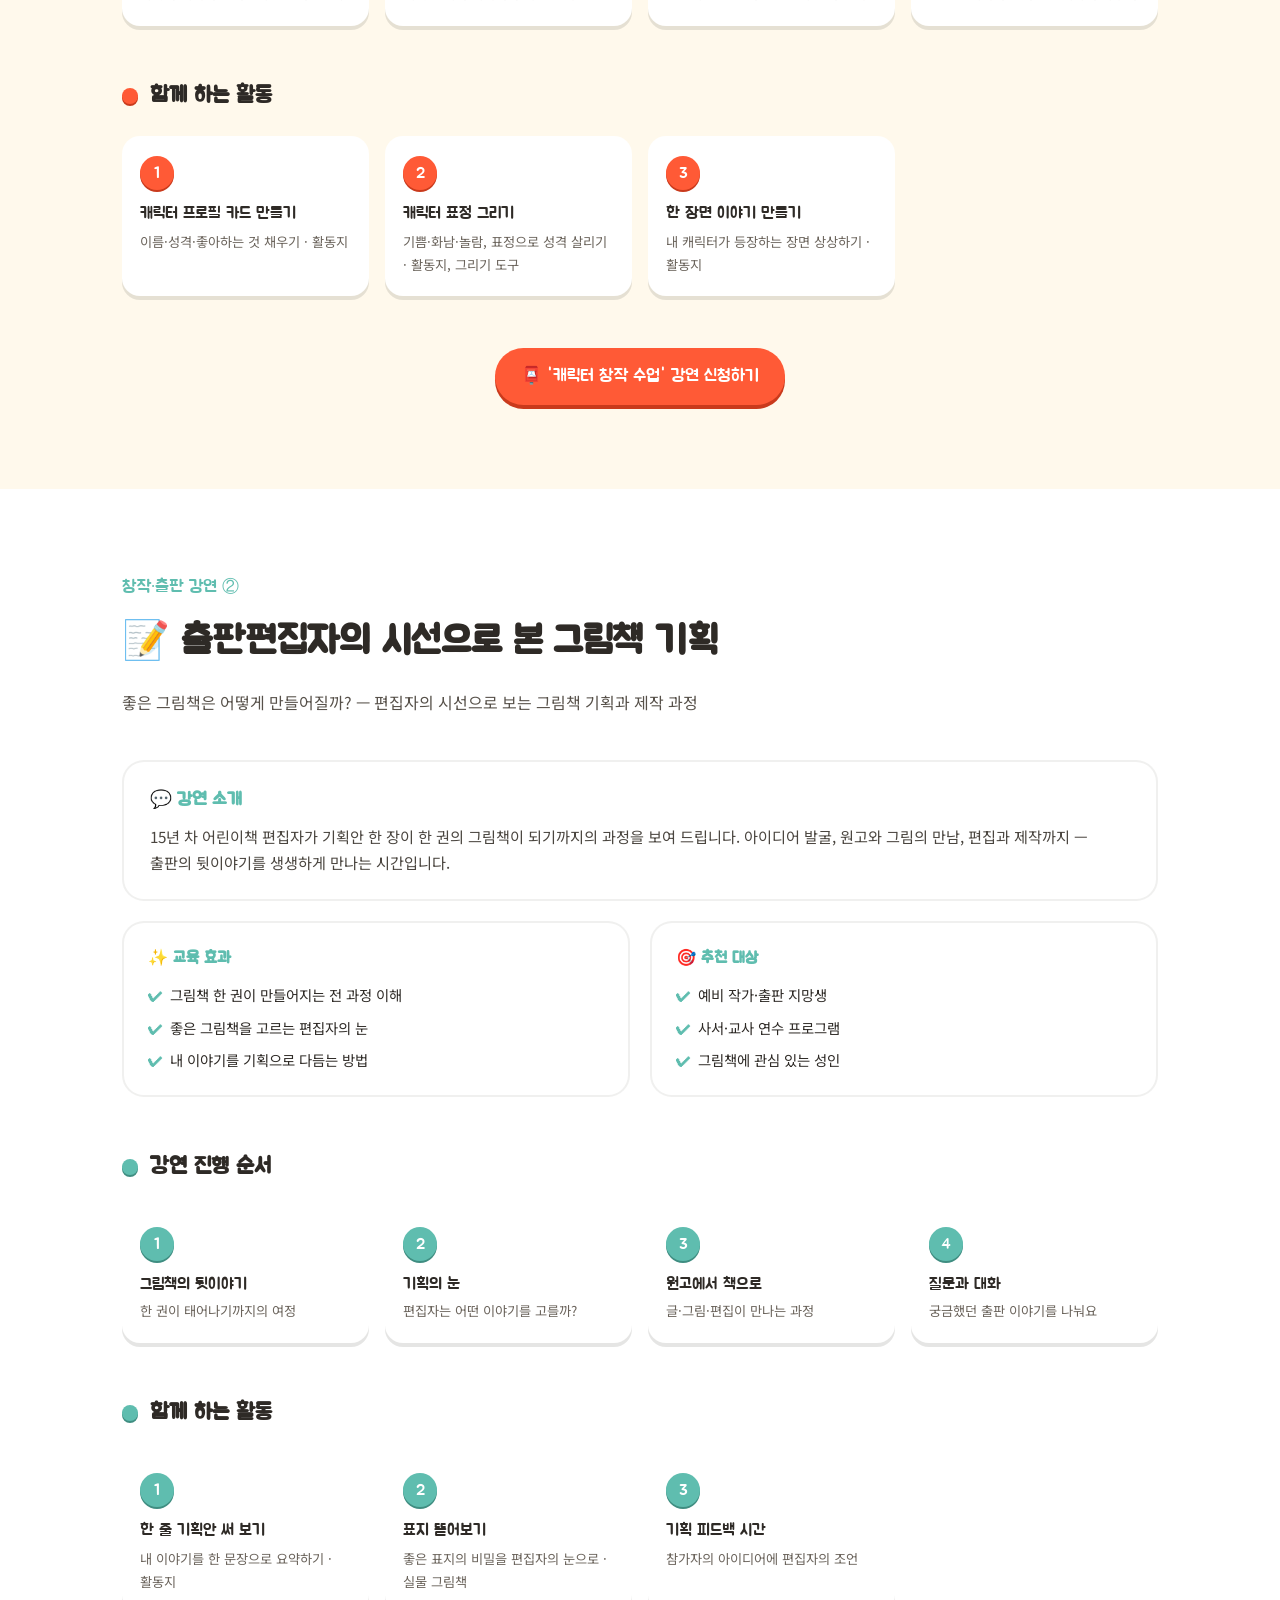
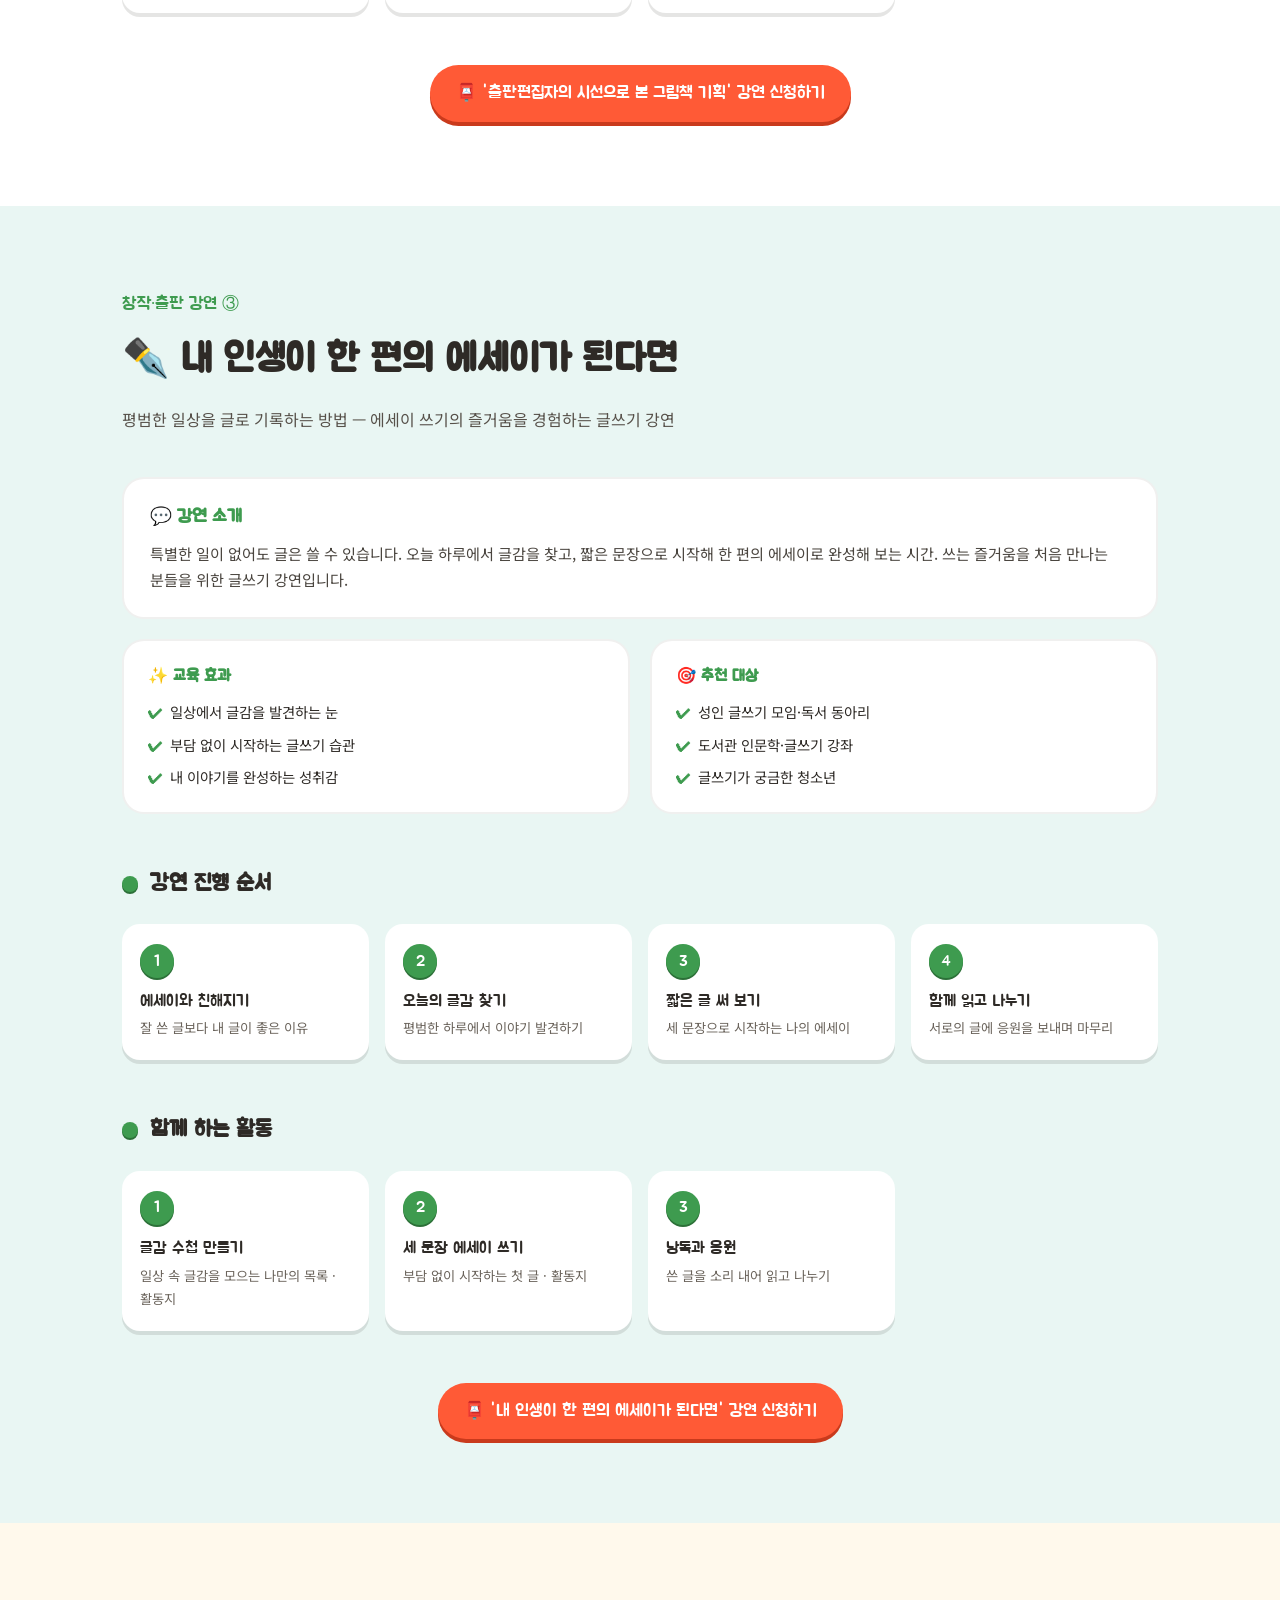
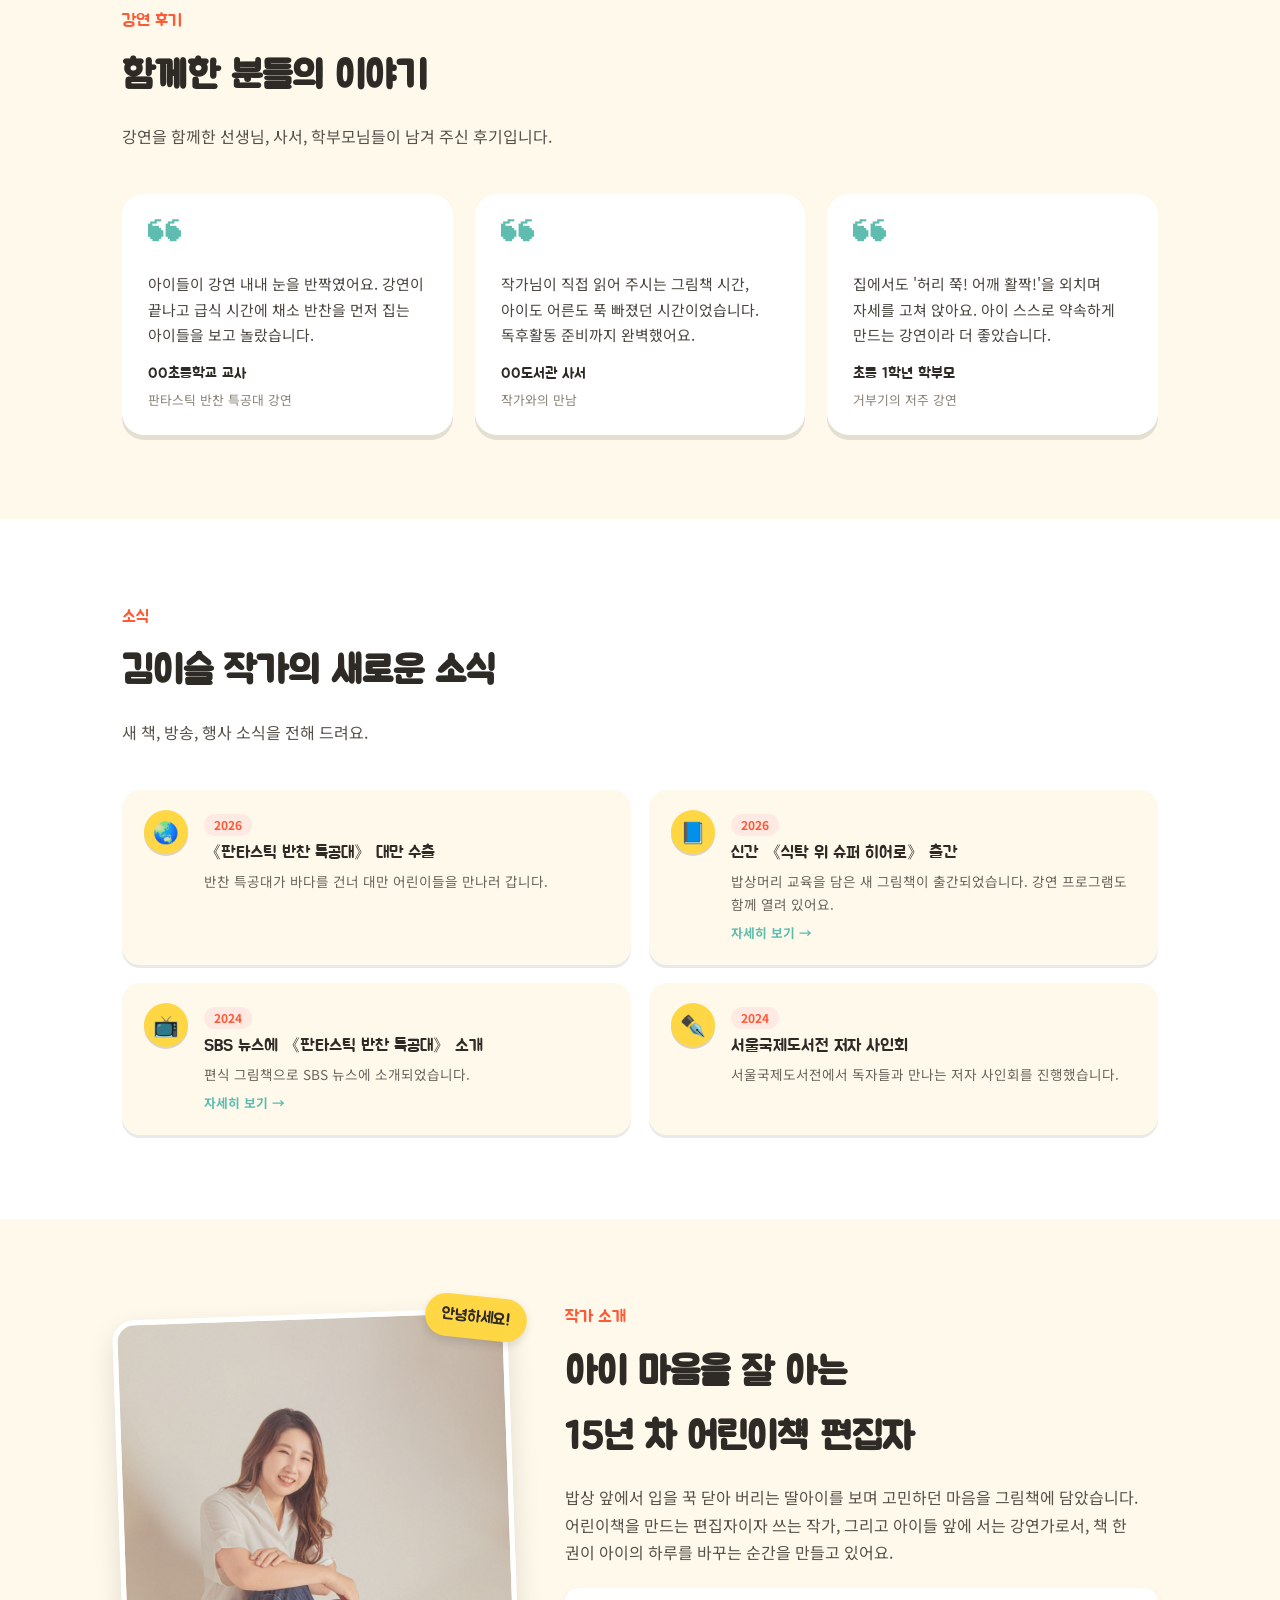
==== commit a375b6b3: "Add files via upload" ====
--- a/index.html
+++ b/index.html
@@ -8,7 +8,7 @@
 <link rel="preconnect" href="https://fonts.googleapis.com">
 <link rel="preconnect" href="https://fonts.gstatic.com" crossorigin="">
 <link href="https://fonts.googleapis.com/css2?family=Jua&family=Noto+Sans+KR:wght@400;500;700;900&display=swap" rel="stylesheet">
-<link rel="stylesheet" href="css/style.css?v=41">
+<link rel="stylesheet" href="css/style.css?v=43">
 </head>
 <body>
 <!--
@@ -23,6 +23,6 @@
     이 홈페이지는 JavaScript로 콘텐츠를 표시합니다. 브라우저에서 JavaScript를 켜 주세요.
   </div>
 </noscript>
-<script src="js/app.js?v=41"></script>
+<script src="js/app.js?v=43"></script>
 </body>
 </html>
--- a/css/style.css
+++ b/css/style.css
@@ -472,3 +472,26 @@
   color:var(--ink);border-radius:999px;padding:11px 20px;
   box-shadow:0 3px 0 var(--accent-deep,#c93a1c);transition:transform .15s;display:inline-flex;align-items:center;gap:6px}
 .pdf-btn:hover{transform:translateY(-3px)}
+
+/* ---------- WHY 섹션 대표 사진 ---------- */
+.why-hero{width:100%;max-height:420px;object-fit:cover;object-position:center 35%;
+  border-radius:var(--radius);border:5px solid #fff;
+  box-shadow:0 12px 28px rgba(0,0,0,.12);margin-bottom:40px}
+@media(max-width:760px){.why-hero{max-height:260px;margin-bottom:28px}}
+
+/* ---------- 강연 카테고리 탭 ---------- */
+.cat-tabs{display:flex;gap:10px;flex-wrap:wrap;margin-bottom:22px}
+.cat-tab{
+  font-family:'Jua';font-size:1.02rem;background:#fff;border:2px solid rgba(46,42,38,.12);
+  border-radius:999px;padding:11px 24px;cursor:pointer;
+  transition:transform .15s, background .15s, border-color .15s;
+  box-shadow:0 3px 0 rgba(46,42,38,.14);
+}
+.cat-tab:hover{transform:translateY(-3px)}
+.cat-tab.on{background:var(--ink);color:var(--sun);border-color:var(--ink)}
+.cat-hidden{display:none !important}
+.lect-emoji{
+  height:210px;width:100%;display:grid;place-items:center;font-size:4.4rem;
+  background:var(--cream);border-radius:18px;margin-bottom:18px;
+}
+.pd-intro.no-cover{grid-template-columns:1fr}
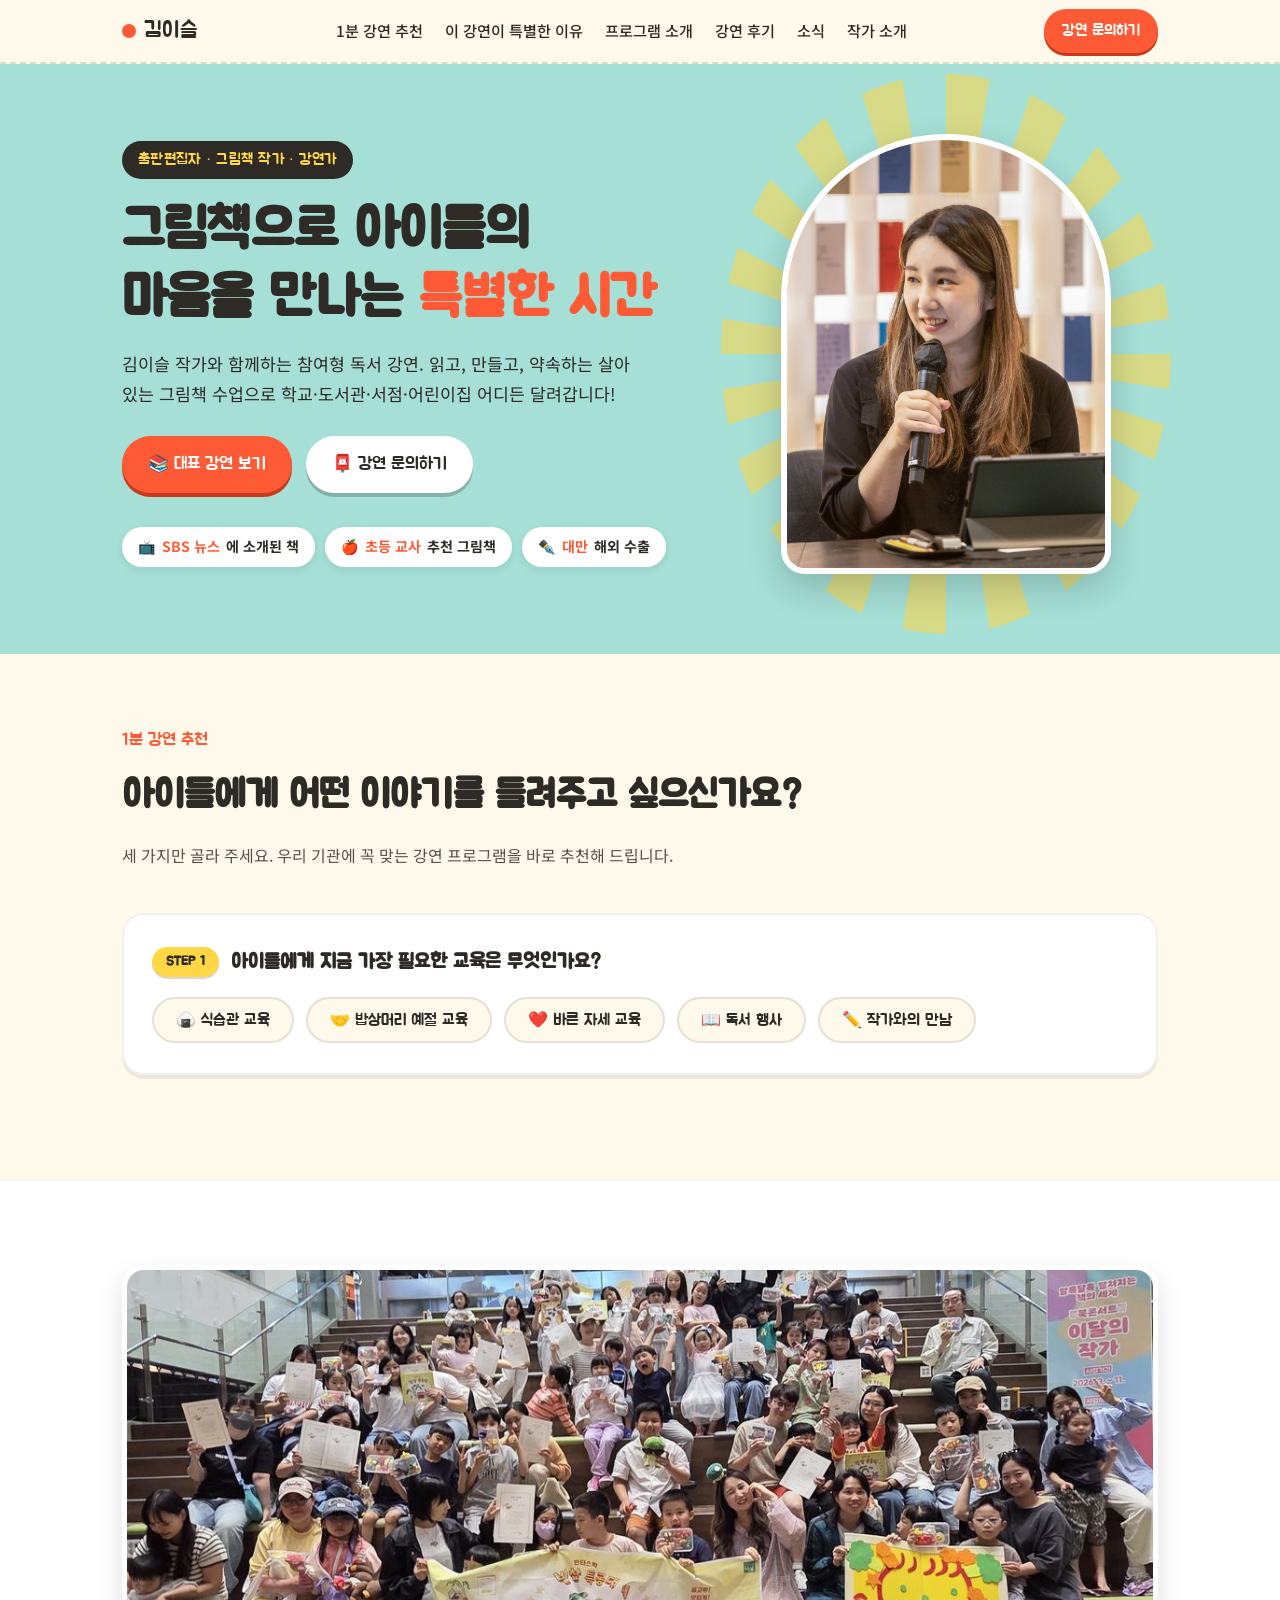
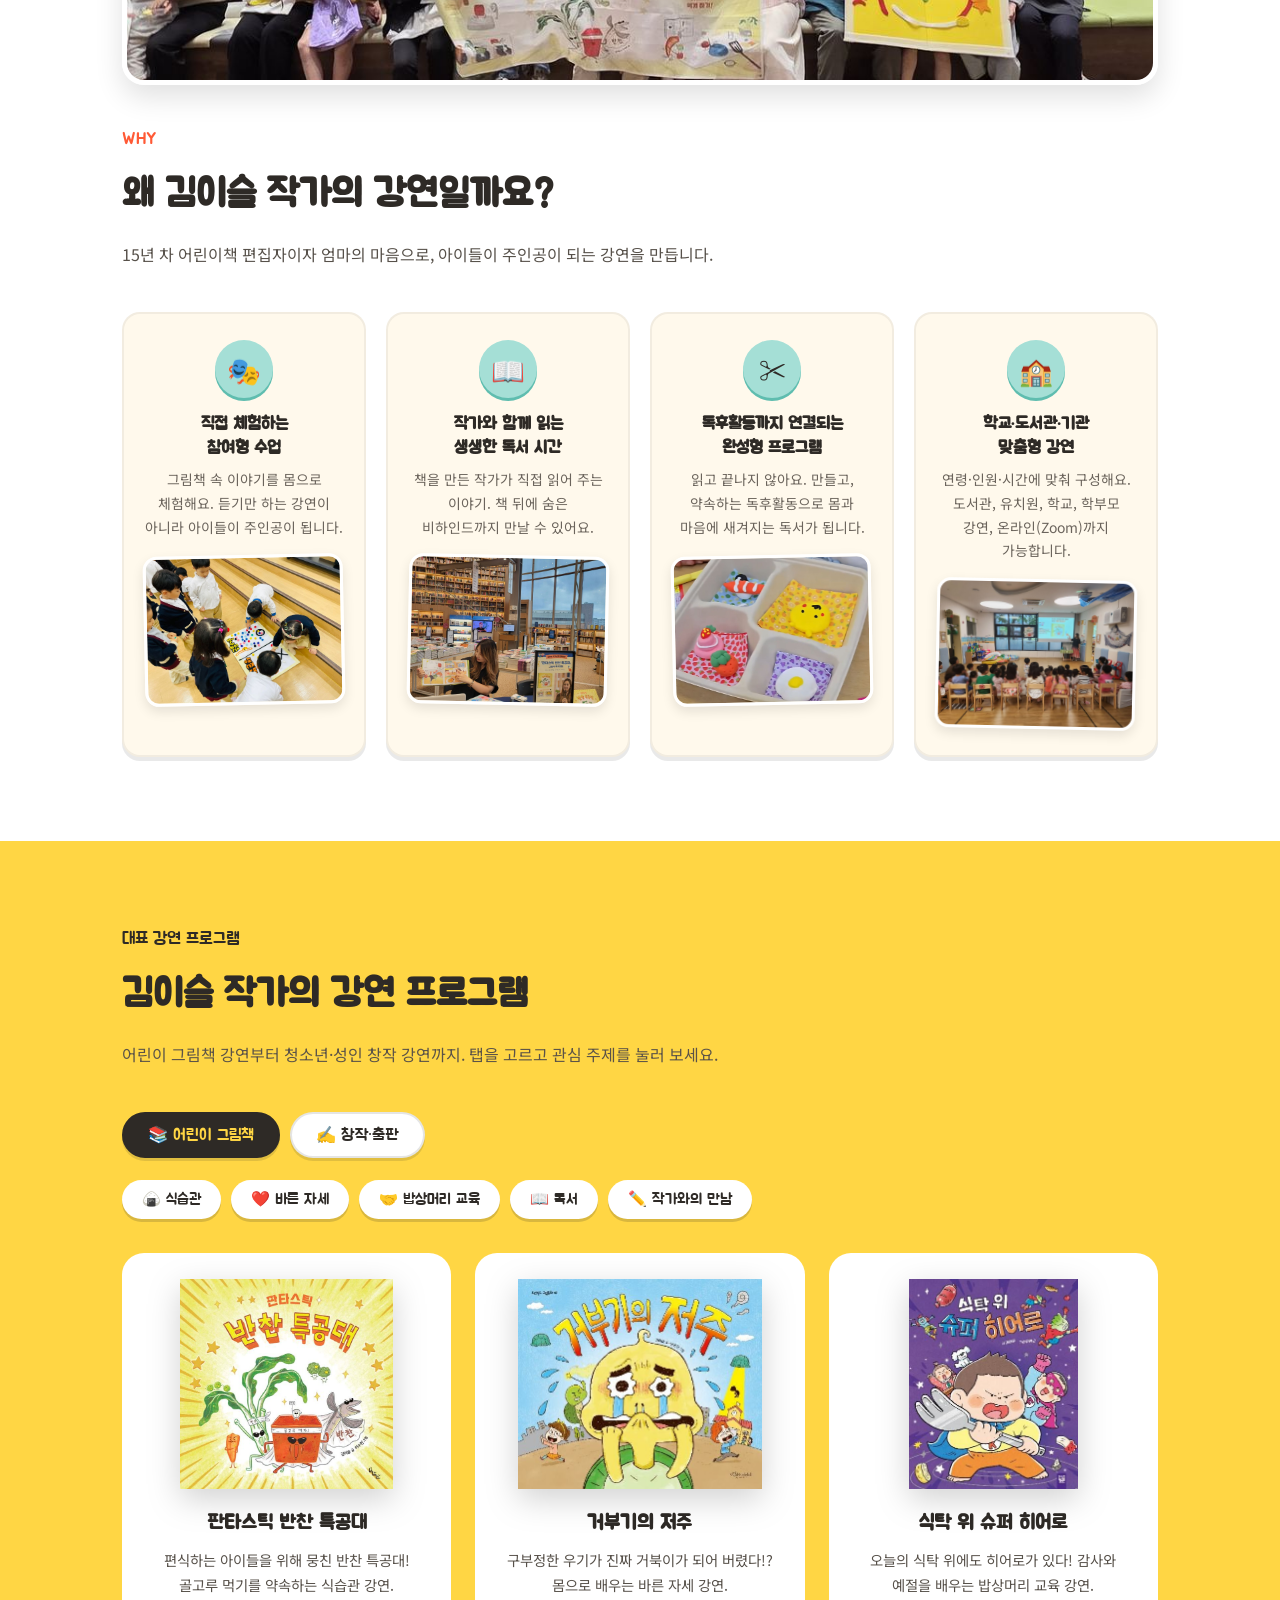
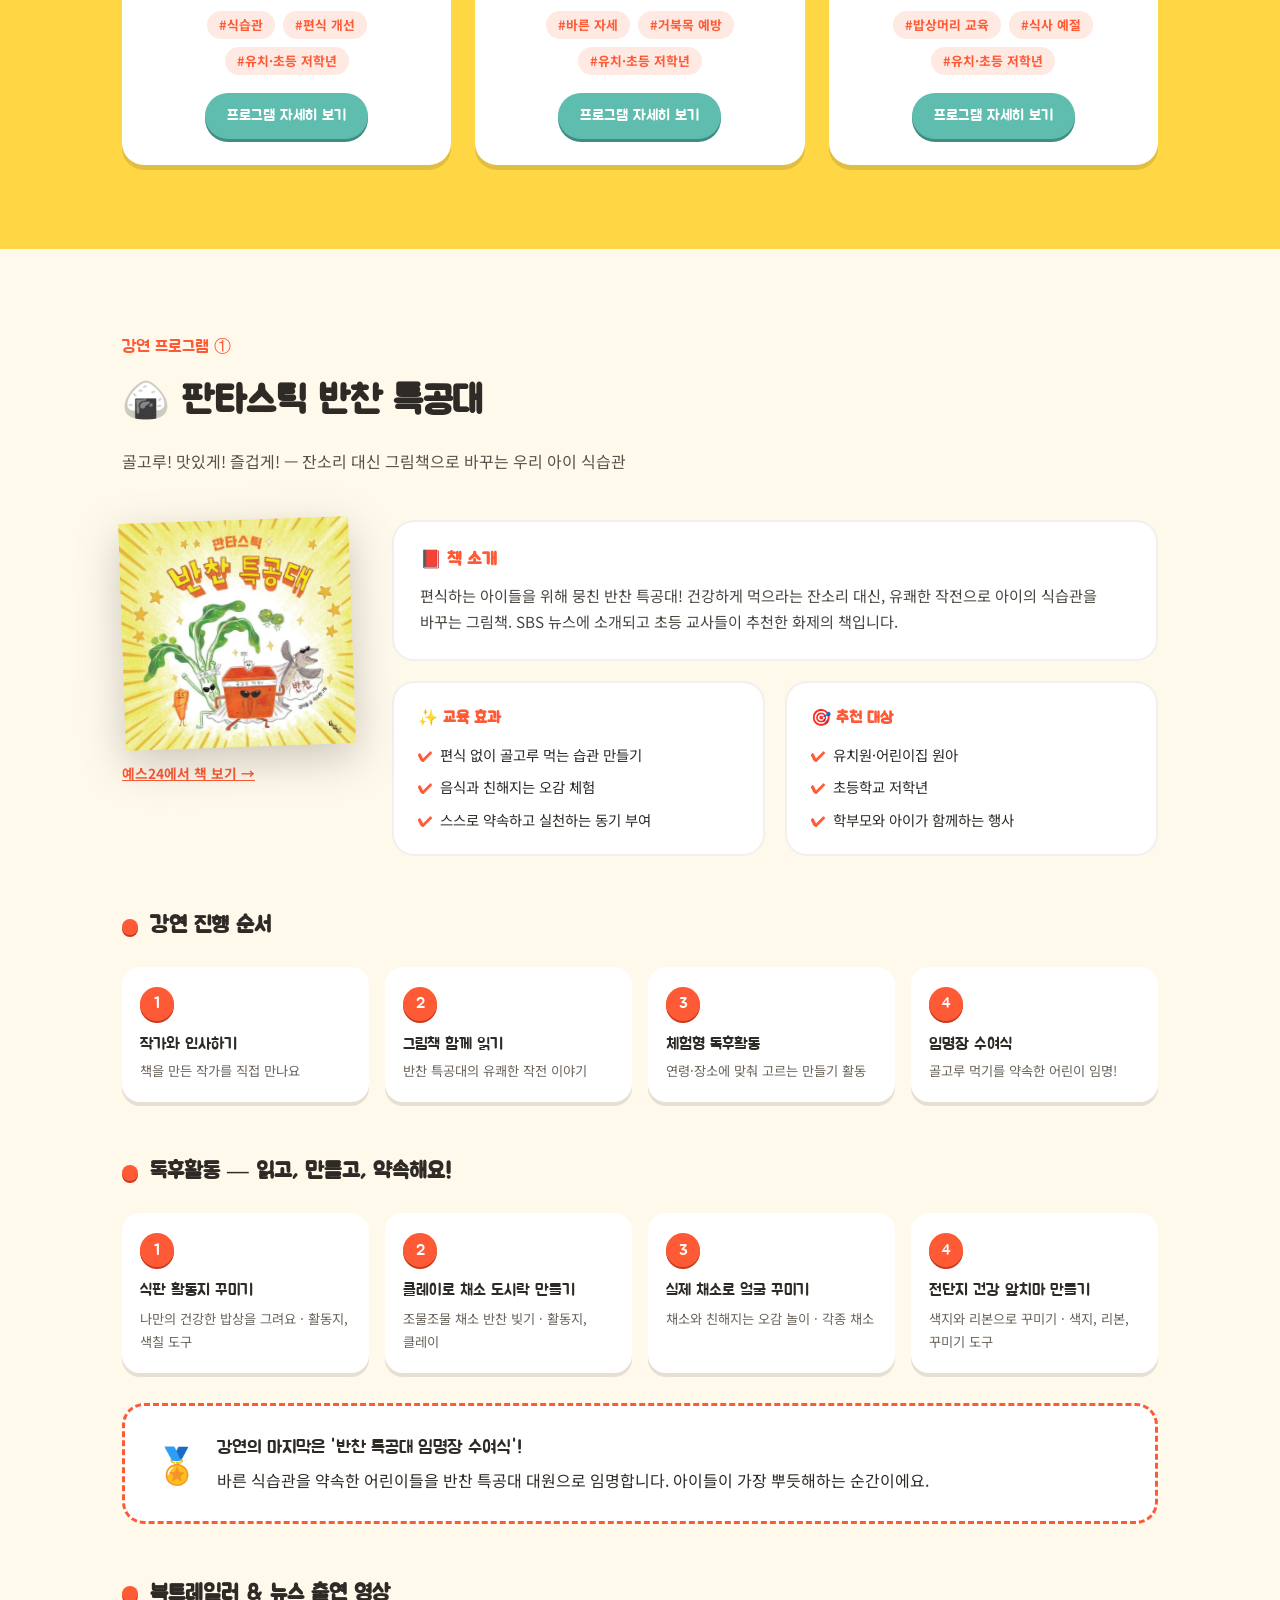
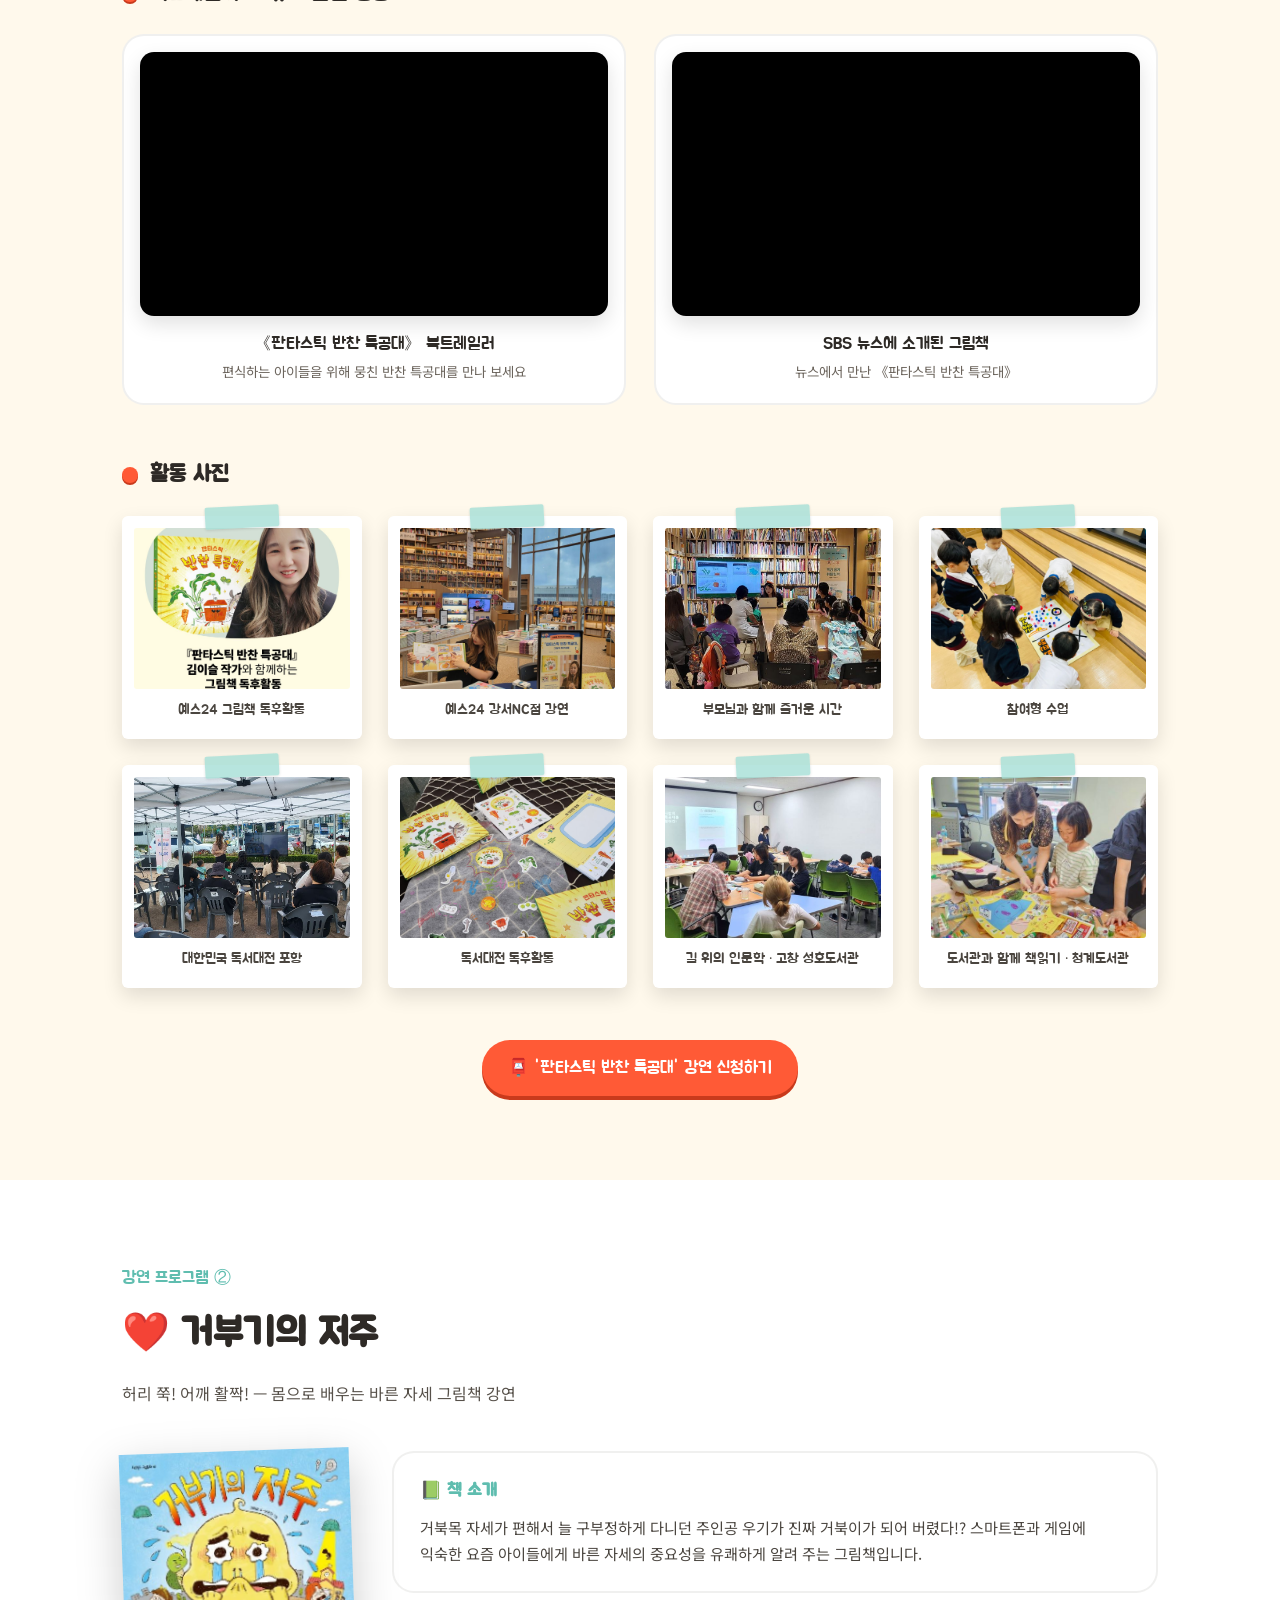
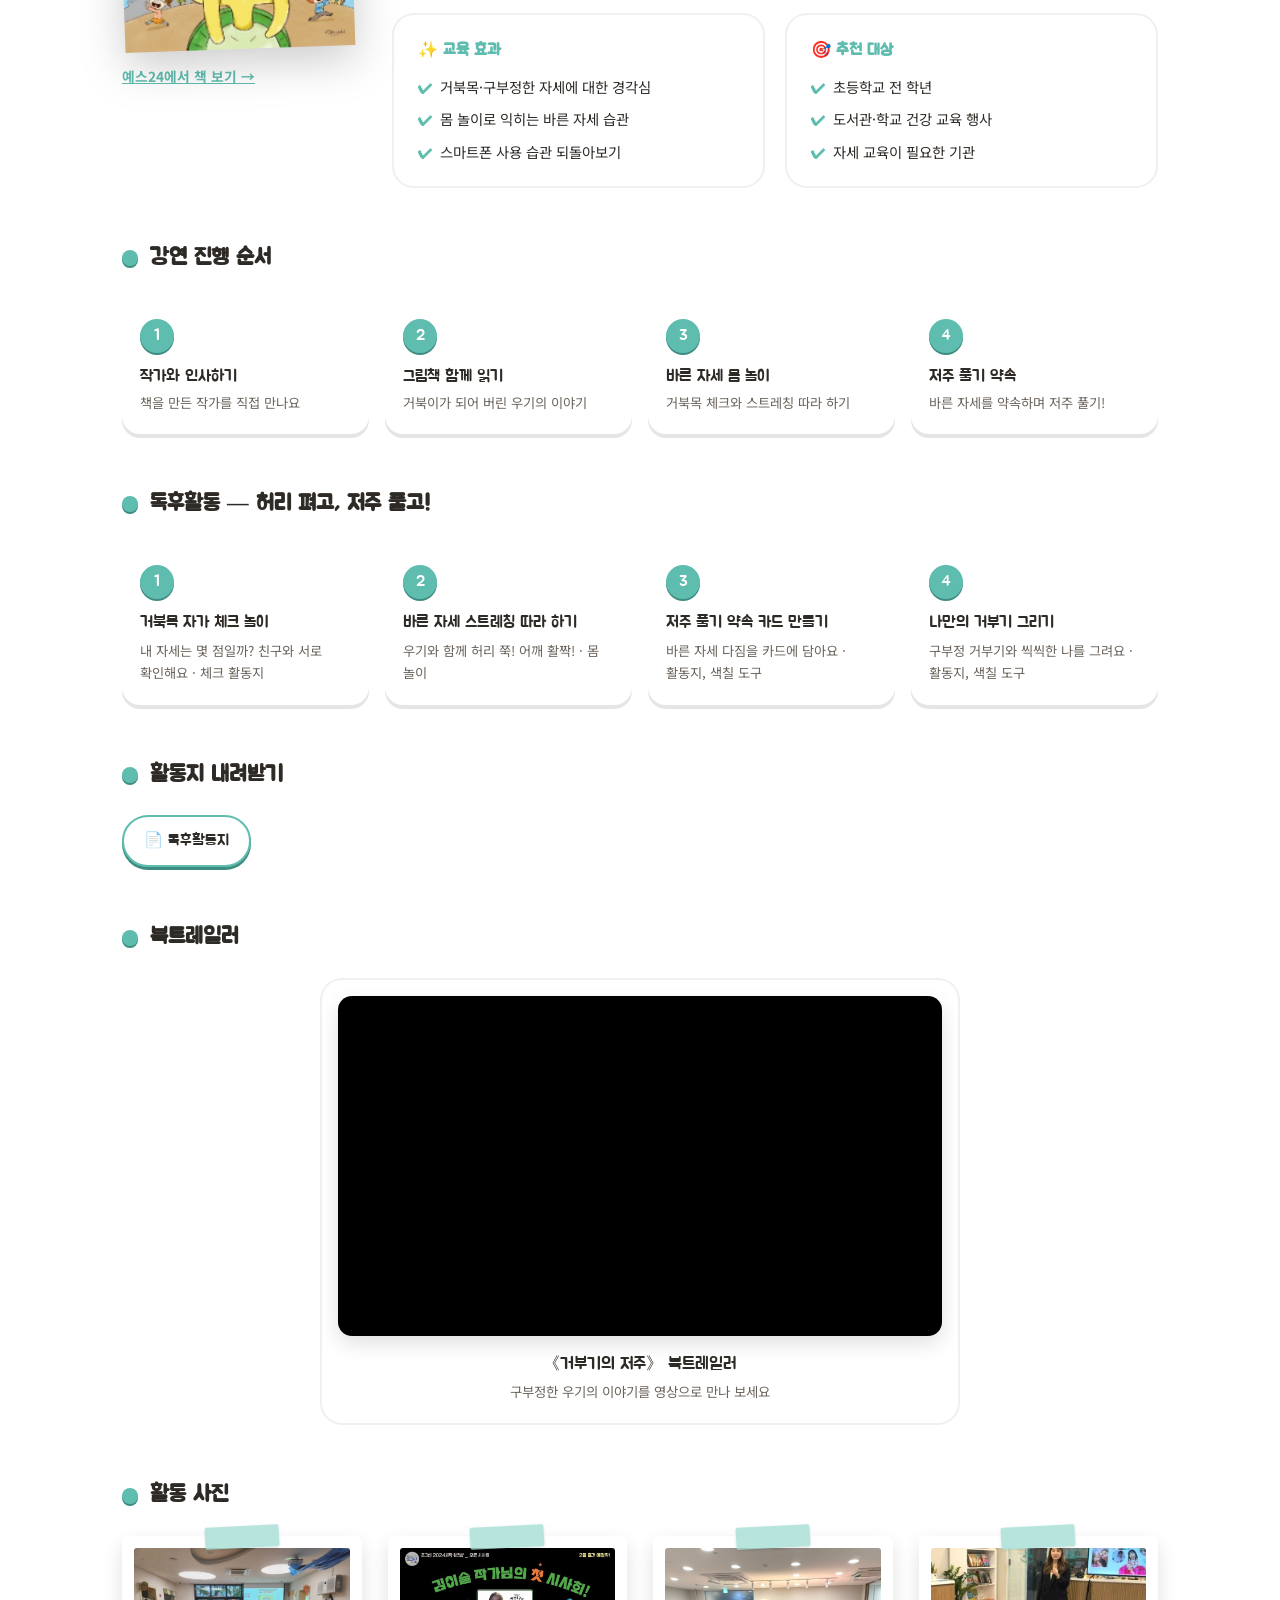
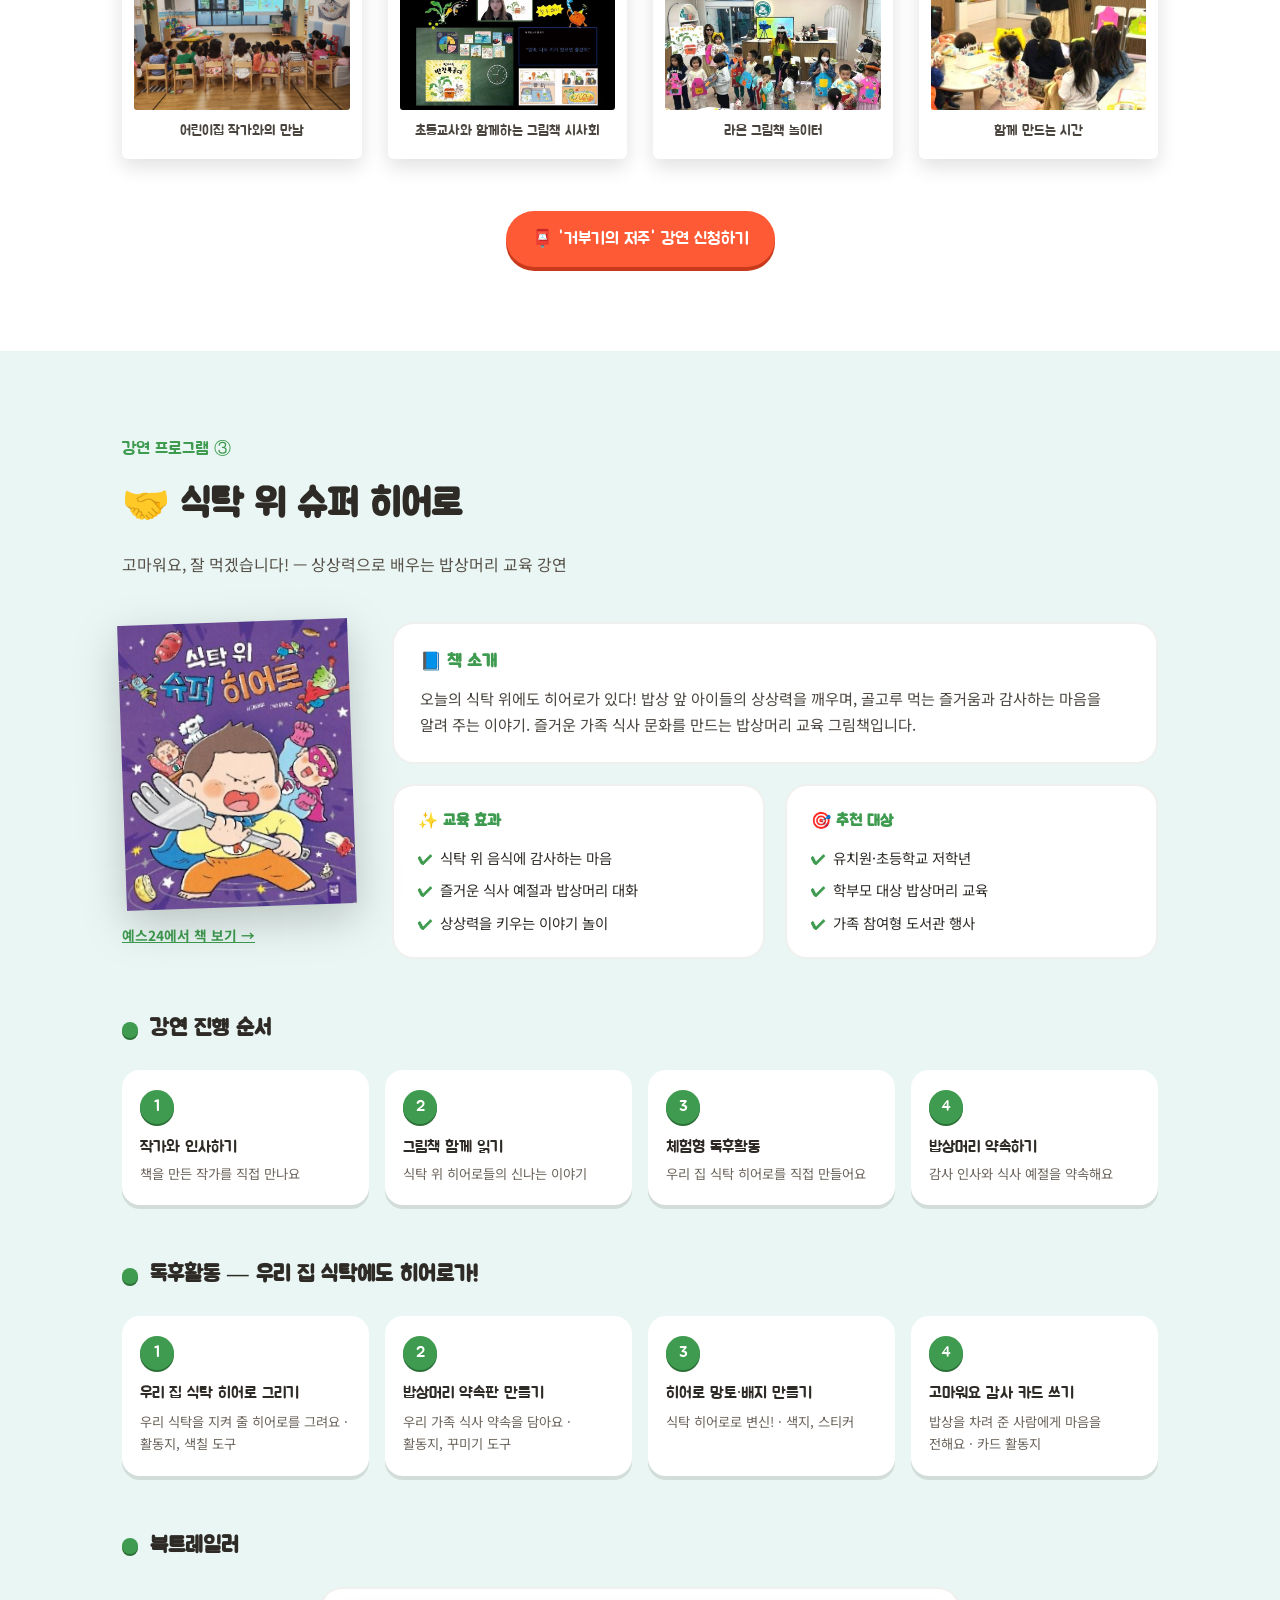
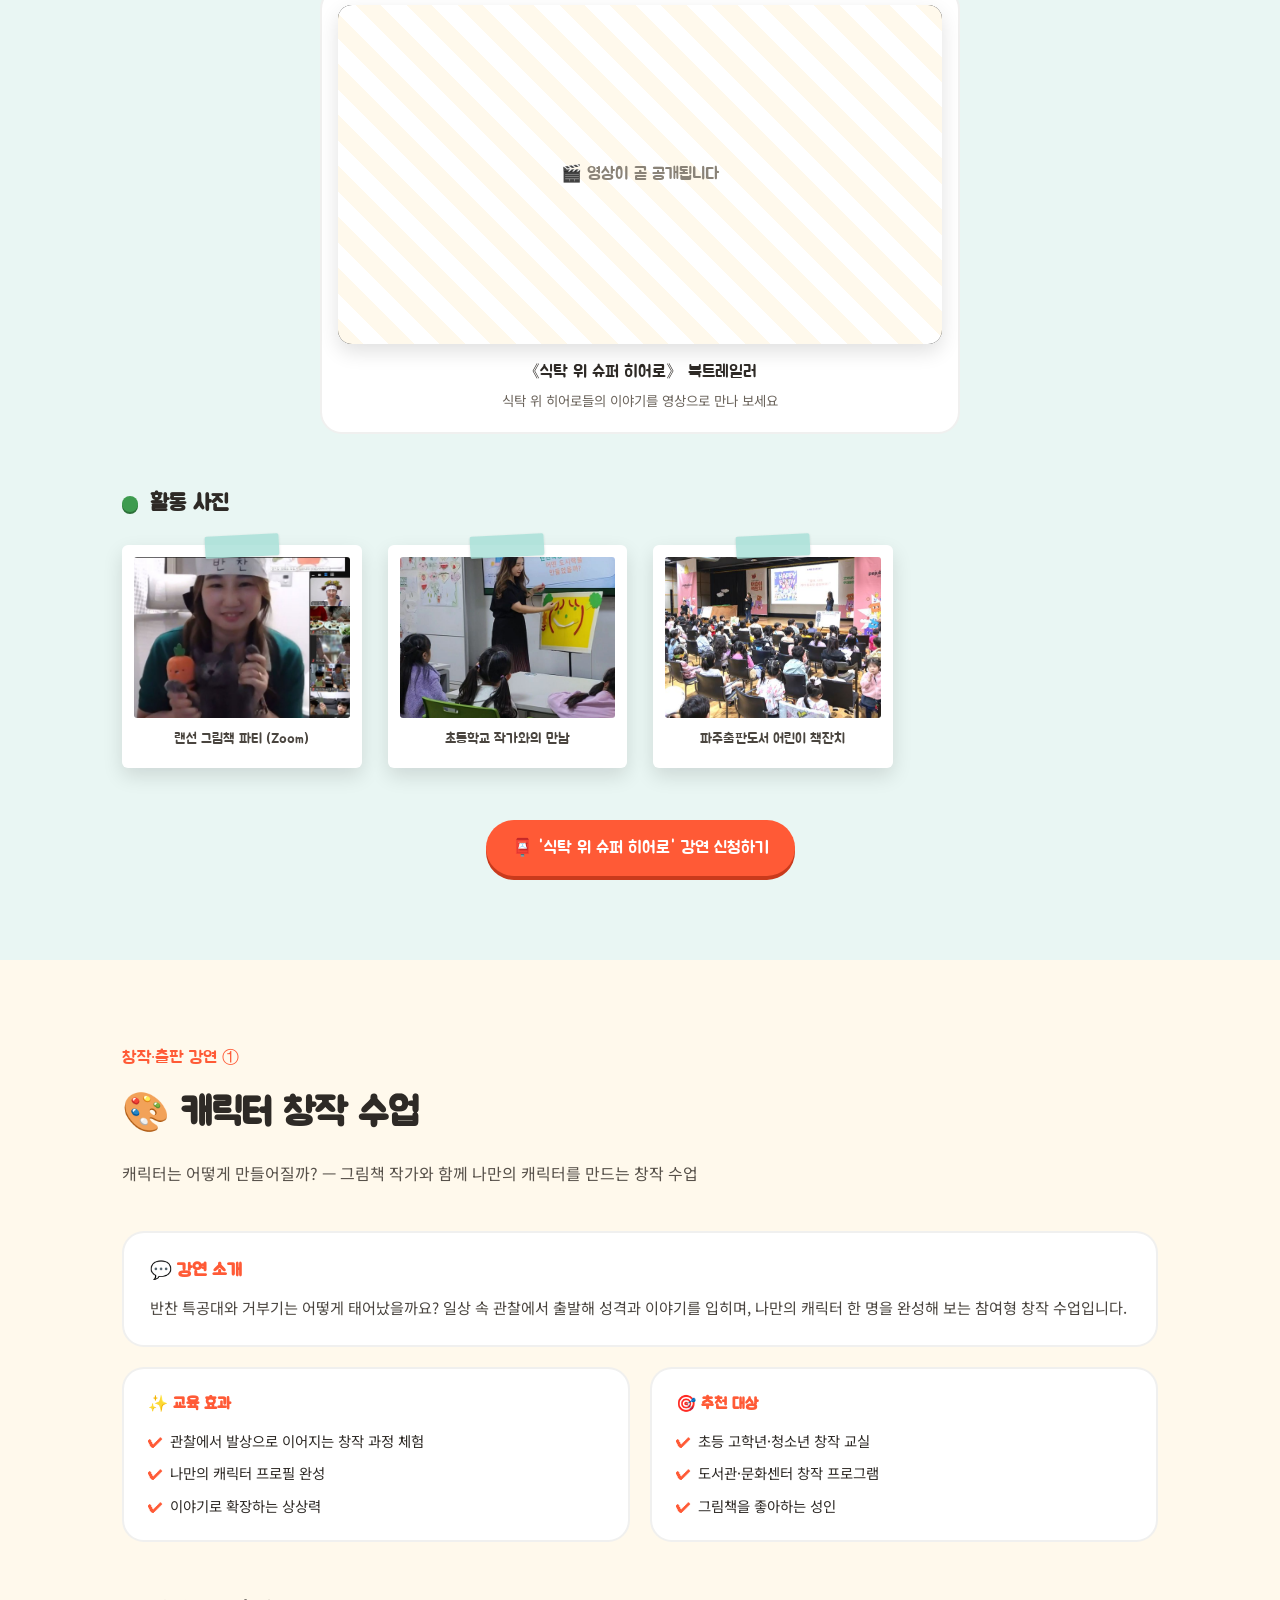
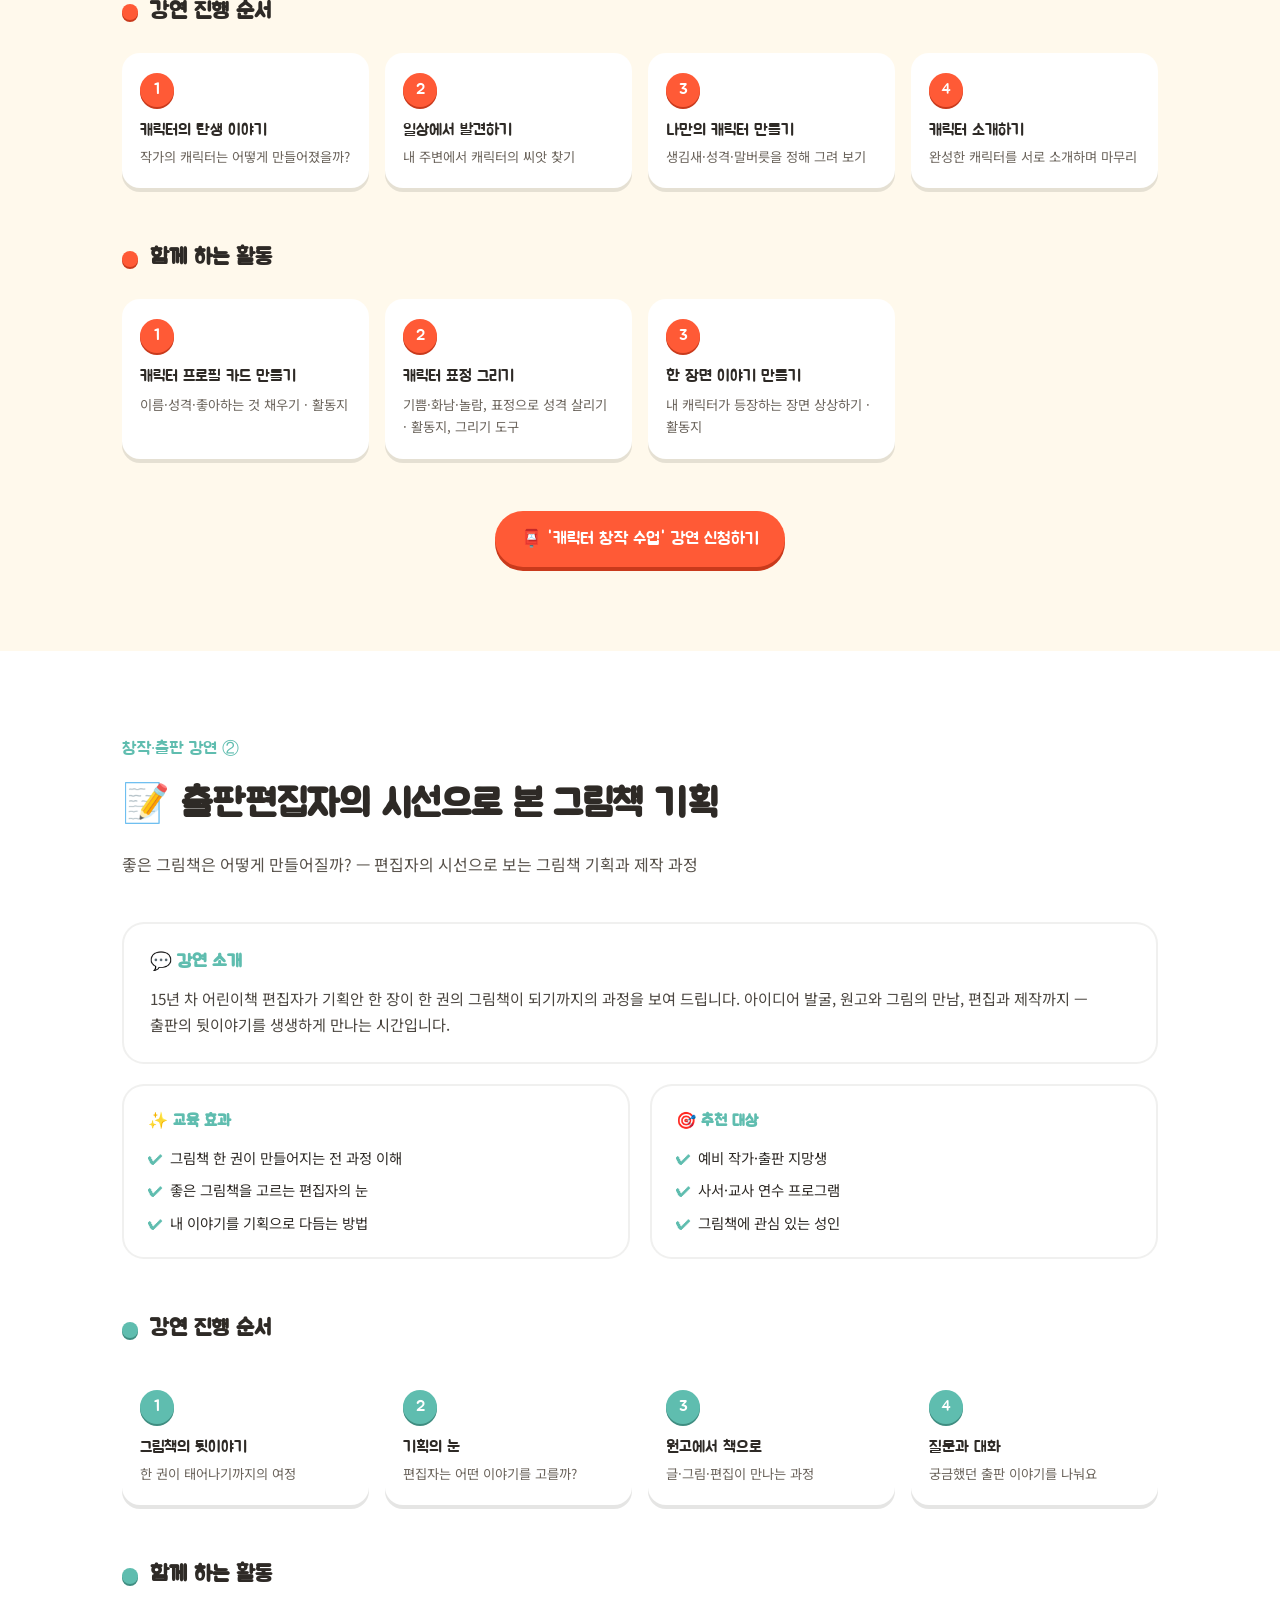
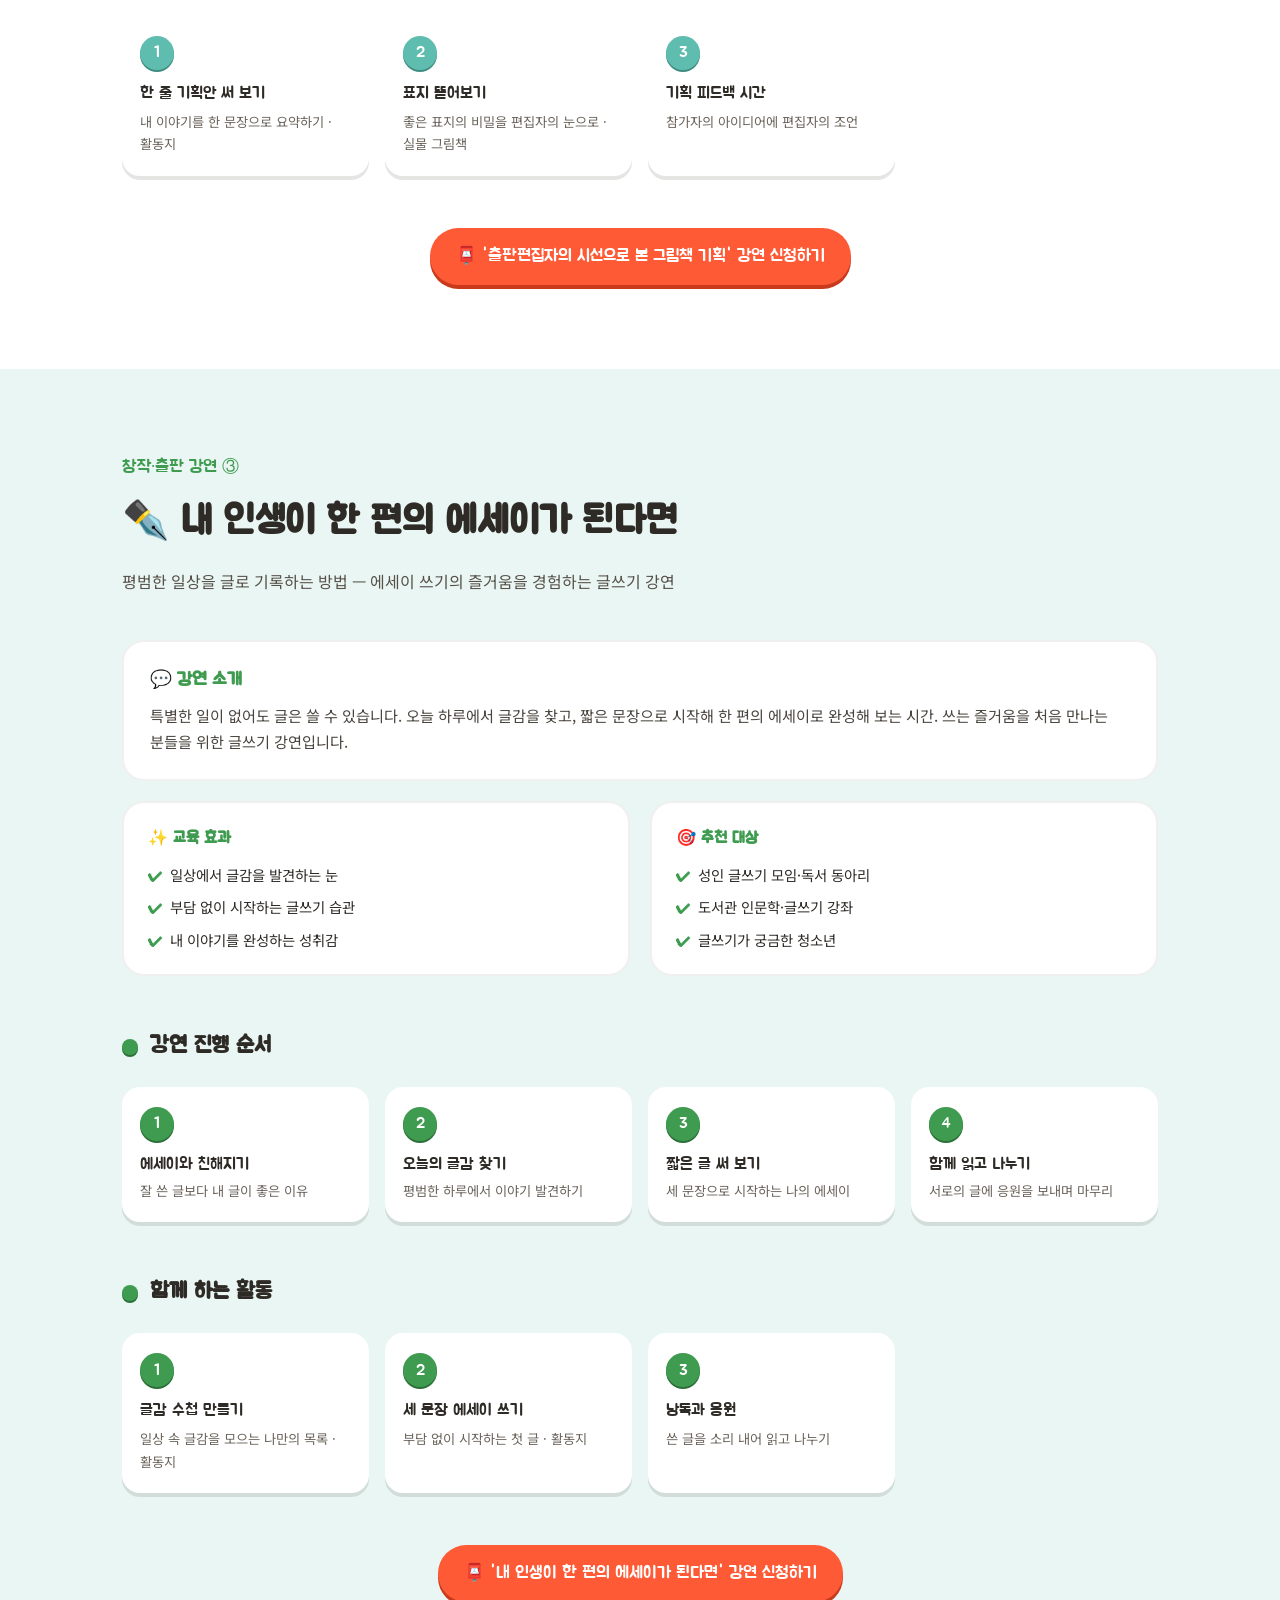
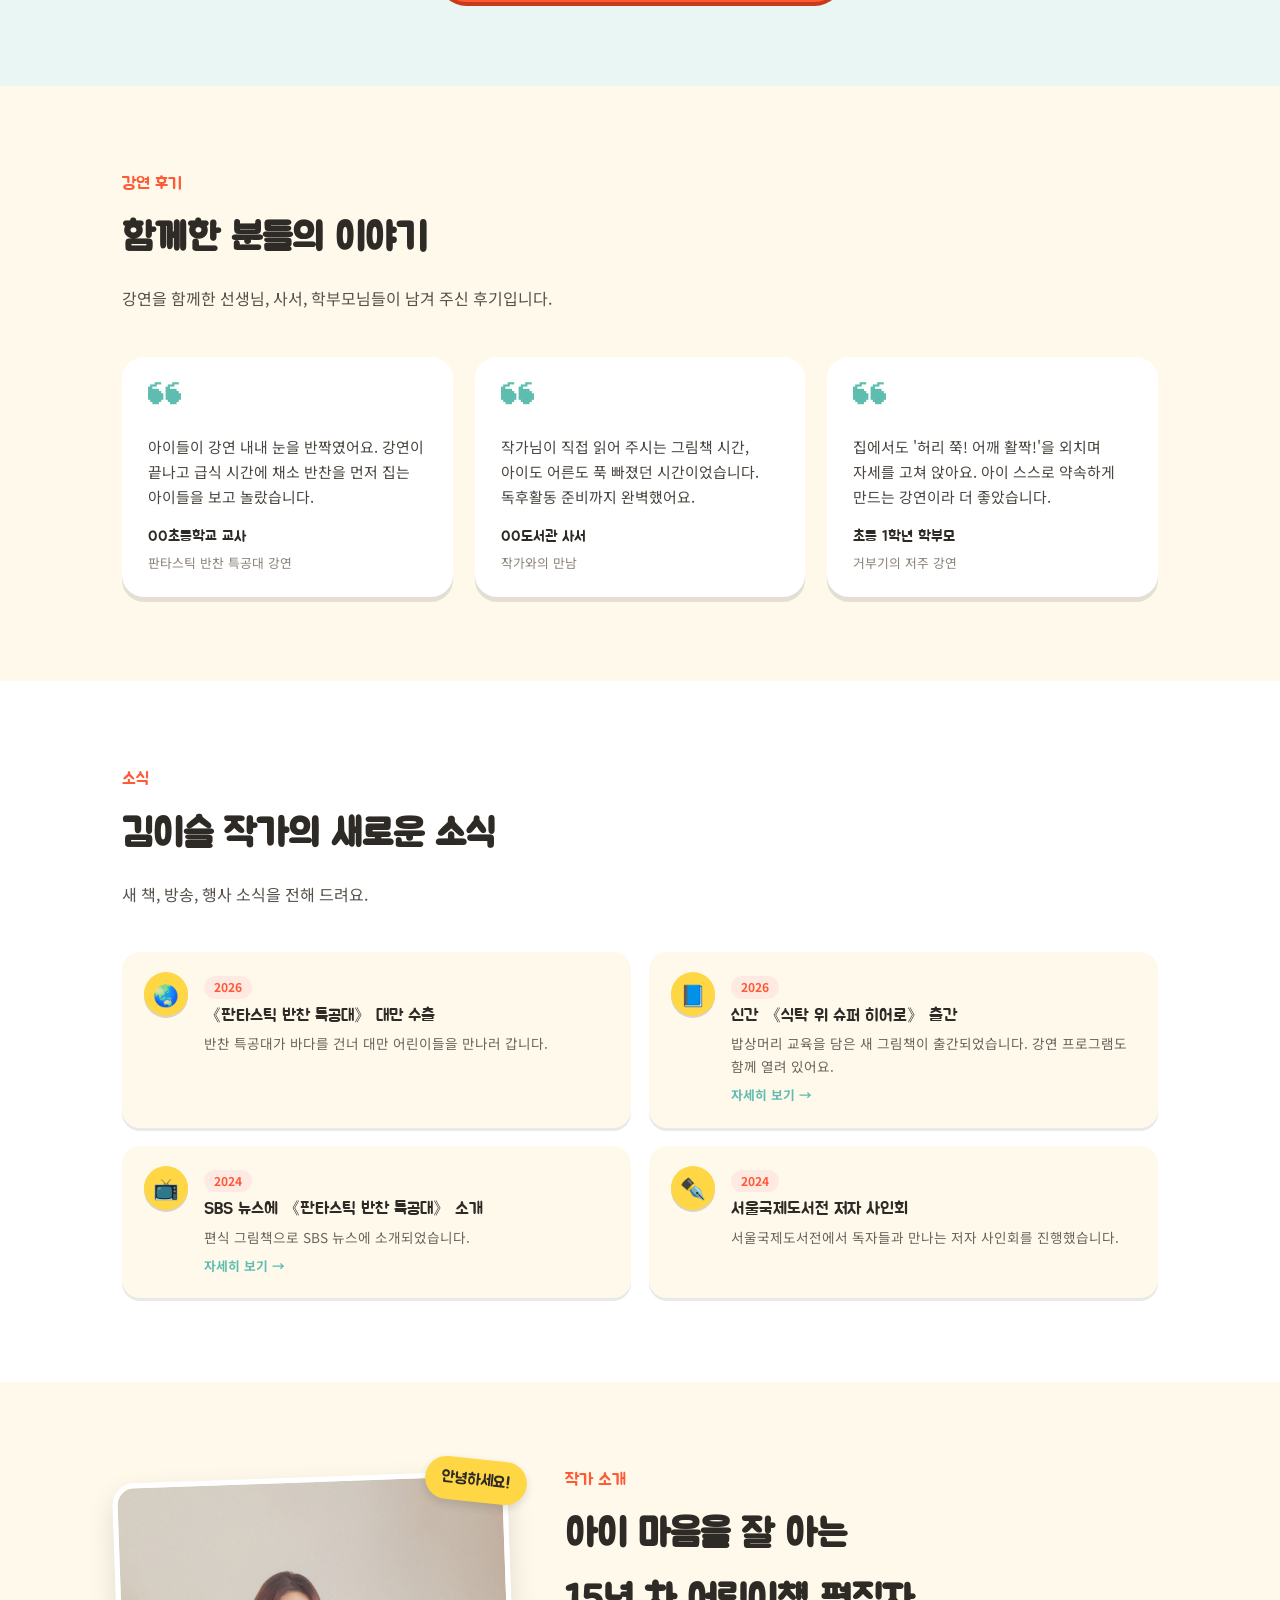
==== commit 7172be09: "Add files via upload" ====
--- a/index.html
+++ b/index.html
@@ -8,7 +8,7 @@
 <link rel="preconnect" href="https://fonts.googleapis.com">
 <link rel="preconnect" href="https://fonts.gstatic.com" crossorigin="">
 <link href="https://fonts.googleapis.com/css2?family=Jua&family=Noto+Sans+KR:wght@400;500;700;900&display=swap" rel="stylesheet">
-<link rel="stylesheet" href="css/style.css?v=43">
+<link rel="stylesheet" href="css/style.css?v=45">
 </head>
 <body>
 <!--
@@ -23,6 +23,6 @@
     이 홈페이지는 JavaScript로 콘텐츠를 표시합니다. 브라우저에서 JavaScript를 켜 주세요.
   </div>
 </noscript>
-<script src="js/app.js?v=43"></script>
+<script src="js/app.js?v=45"></script>
 </body>
 </html>
